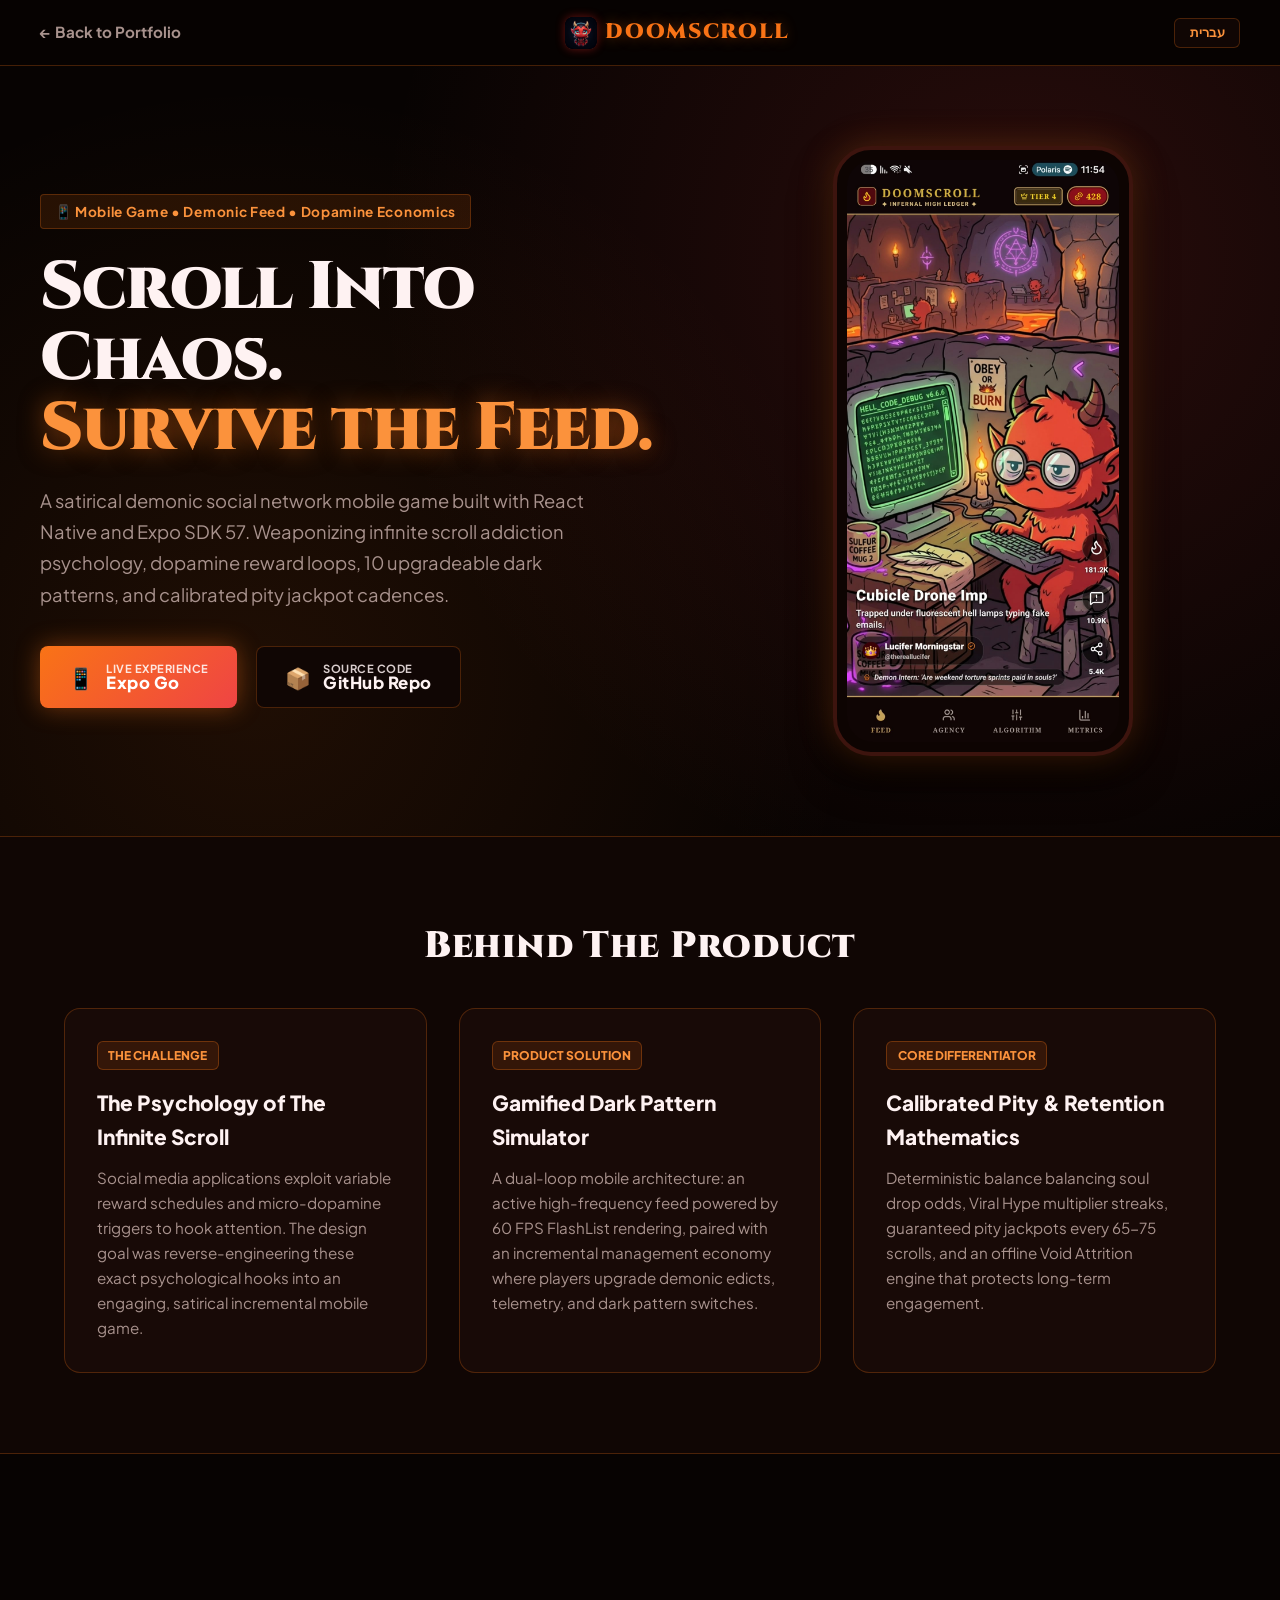
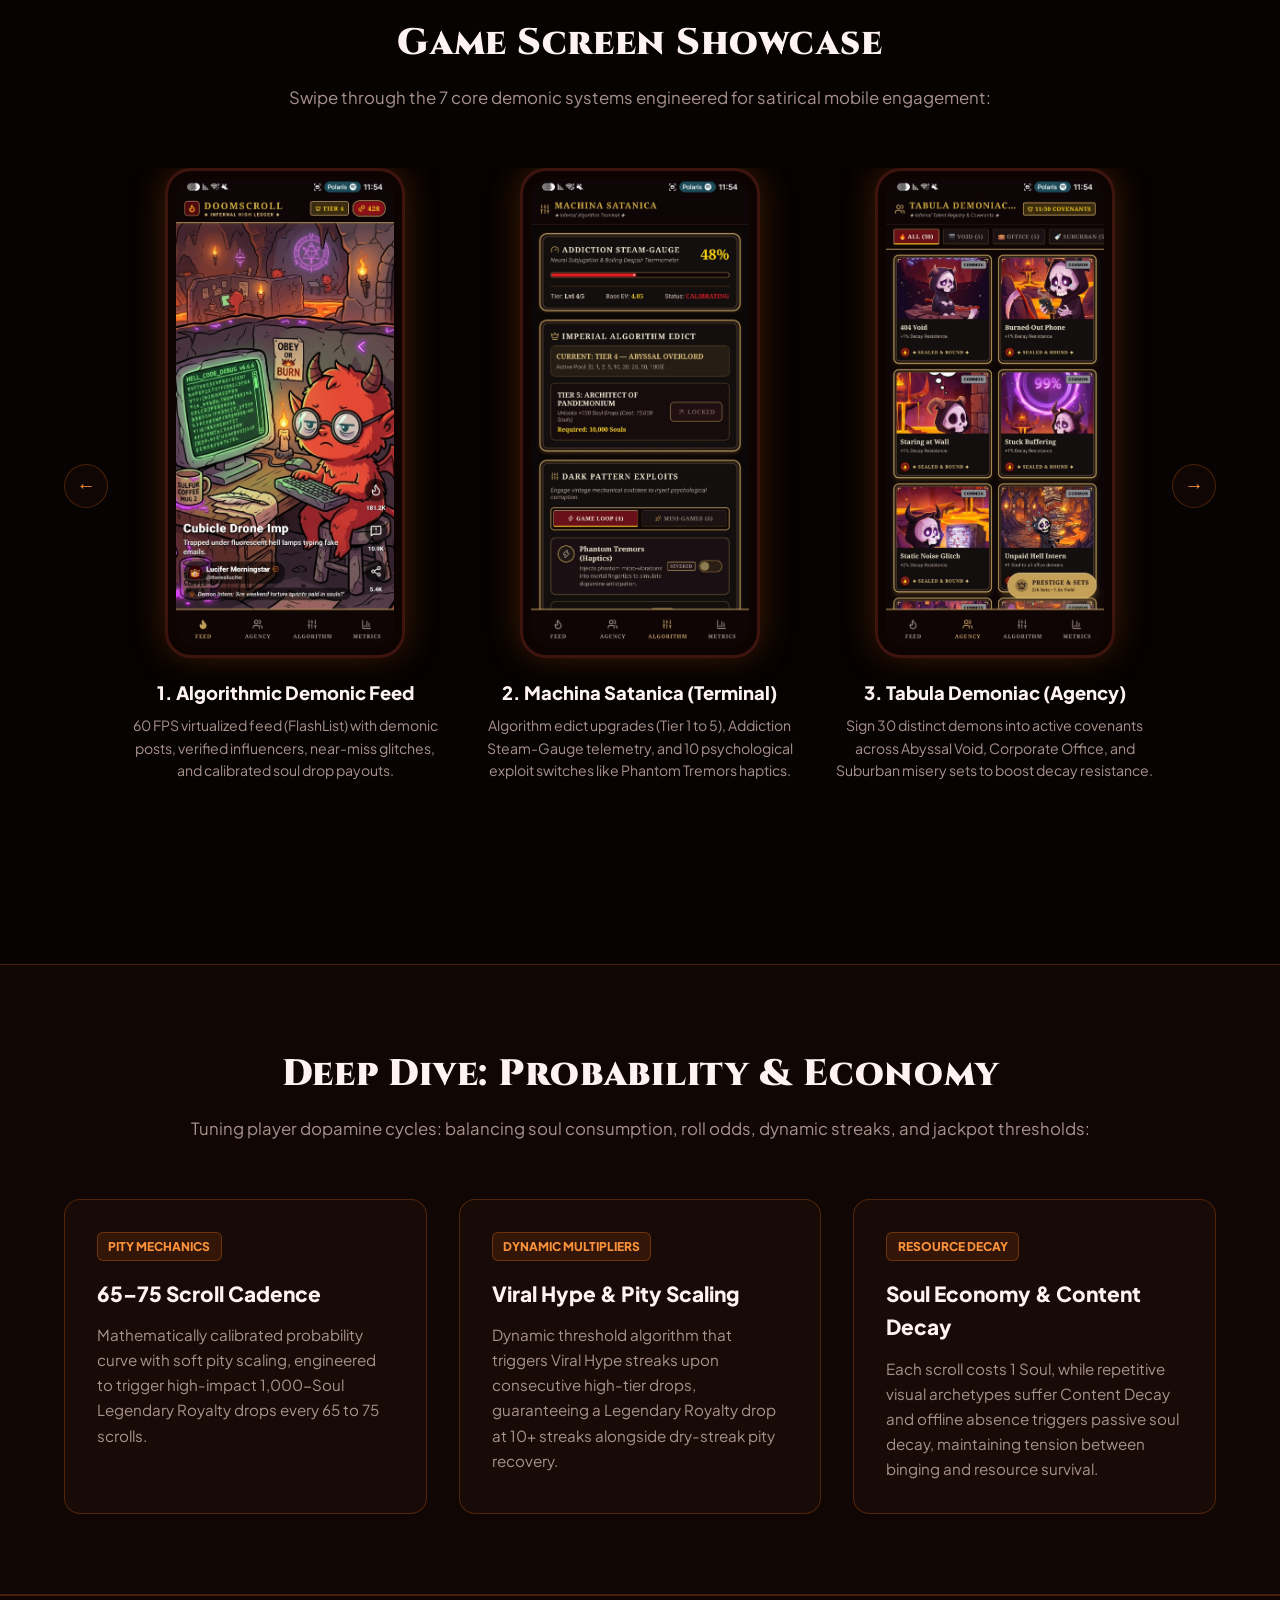
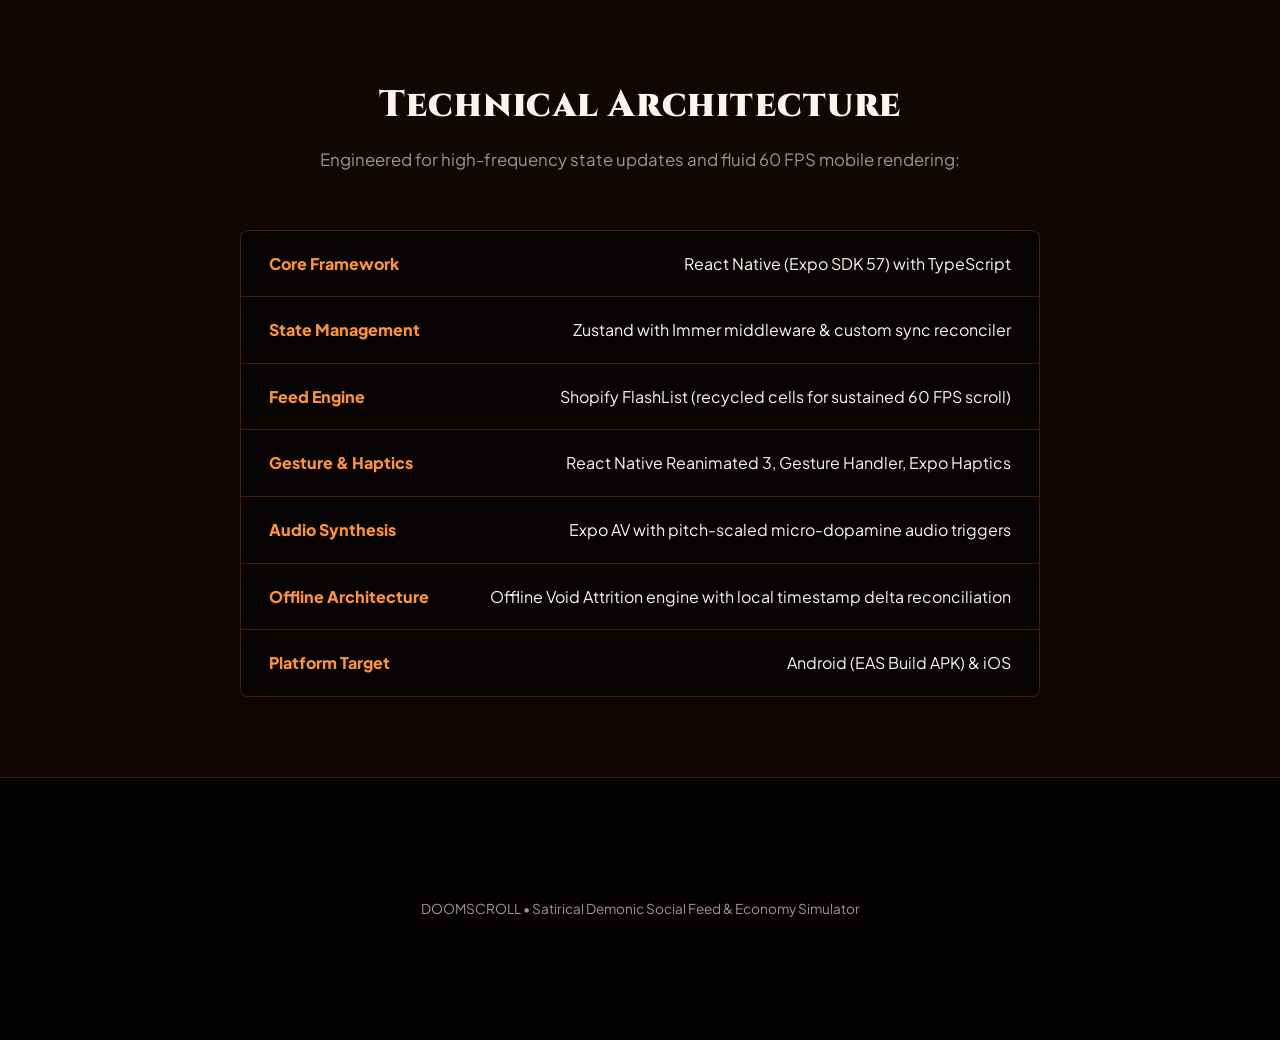
==== projects/doomscroll.html @ 5f45c72c "first commit" ====
<!doctype html>
<html lang="en" dir="ltr">
  <head>
    <meta charset="UTF-8" />
    <meta name="viewport" content="width=device-width, initial-scale=1.0" />
    <title>DOOMSCROLL — Satirical Demonic Social Feed & Economy Simulator</title>
    <link rel="preconnect" href="https://fonts.googleapis.com" />
    <link rel="preconnect" href="https://fonts.gstatic.com" crossorigin />
    <link
      href="https://fonts.googleapis.com/css2?family=Cinzel:wght@700;900&family=Plus+Jakarta+Sans:wght@500;700;800&family=Rubik:wght@500;700;900&display=swap"
      rel="stylesheet"
    />
    <link rel="stylesheet" href="../assets/css/doomscroll.css" />
  </head>
  <body>
    <!-- Top Navigation -->
    <header class="app-nav">
      <div class="nav-wrapper">
        <a
          href="../index.html"
          class="portfolio-back"
          data-en="&larr; Back to Portfolio"
          data-he="&rarr; חזרה לקורות החיים"
          >&larr; Back to Portfolio</a
        >
        <div class="nav-brand">
          <img src="../assets/images/doomscroll/icon.png" alt="DOOMSCROLL Logo" class="app-nav-logo" />
          <span class="brand-title">DOOMSCROLL</span>
        </div>
        <button id="lang-toggle" class="lang-switch-btn">עברית</button>
      </div>
    </header>

    <!-- 1. Hero Section -->
    <section class="hero">
      <div class="hero-container">
        <div class="hero-text">
          <span
            class="tagline-pill"
            data-en="📱 Mobile Game • Demonic Feed • Dopamine Economics"
            data-he="📱 משחק מובייל • פיד דמוני • כלכלת דופמין"
            >📱 Mobile Game • Demonic Feed • Dopamine Economics</span
          >
          <h1
            class="hero-headline"
            data-en="Scroll Into Chaos.<br><span class='highlight'>Survive the Feed.</span>"
            data-he="לגלול לתוך הכאוס.<br><span class='highlight'>לשרוד את הפיד.</span>"
          >
            Scroll Into Chaos.<br /><span class="highlight"
              >Survive the Feed.</span
            >
          </h1>
          <p
            class="hero-sub"
            data-en="A satirical demonic social network mobile game built with React Native and Expo SDK 57. Weaponizing infinite scroll addiction psychology, dopamine reward loops, 10 upgradeable dark patterns, and calibrated pity jackpot cadences."
            data-he="משחק מובייל סאטירי המדמה רשת חברתית דמונית, בנוי ב-React Native ו-Expo SDK 57. רותם את הפסיכולוגיה של הגלילה האינסופית, מעגלי תגמול דופמין, 10 מנגנוני Dark Patterns לשדרוג ועקומת Pity מכוילת לזכיות ג'קפוט."
          >
            A satirical demonic social network mobile game built with React Native
            and Expo SDK 57. Weaponizing infinite scroll addiction psychology,
            dopamine reward loops, 10 upgradeable dark patterns, and calibrated
            pity jackpot cadences.
          </p>

          <div class="cta-buttons">
            <a
              href="https://expo.dev"
              target="_blank"
              rel="noopener"
              class="btn btn-doom-primary"
            >
              <span class="btn-icon">📱</span>
              <div class="btn-label-group">
                <span
                  class="btn-small"
                  data-en="Live Experience"
                  data-he="התנסות חיה"
                  >Live Experience</span
                >
                <span class="btn-main">Expo Go</span>
              </div>
            </a>
            <a
              href="https://github.com"
              target="_blank"
              rel="noopener"
              class="btn btn-doom-secondary"
            >
              <span class="btn-icon">📦</span>
              <div class="btn-label-group">
                <span class="btn-small" data-en="Source Code" data-he="קוד מקור"
                  >Source Code</span
                >
                <span class="btn-main">GitHub Repo</span>
              </div>
            </a>
          </div>
        </div>

        <!-- Phone Chassis for Feed Mockup -->
        <div class="hero-phone-wrapper">
          <div class="phone-frame">
            <img
              src="../assets/images/doomscroll/screen-feed.jpg"
              alt="DOOMSCROLL Demonic Feed"
              class="phone-screen"
              onerror="
                this.src =
                  'https://placehold.co/360x780/1a0907/f97316?text=DOOMSCROLL+FEED'
              "
            />
          </div>
        </div>
      </div>
    </section>

    <!-- 2. Behind The Product (Story) -->
    <section class="story-section">
      <div class="content-wrapper">
        <h2
          class="section-heading"
          data-en="Behind The Product"
          data-he="מאחורי המוצר"
        >
          Behind The Product
        </h2>
        <div class="story-cards">
          <div class="story-card">
            <span class="story-badge" data-en="The Challenge" data-he="האתגר"
              >The Challenge</span
            >
            <h3
              data-en="The Psychology of The Infinite Scroll"
              data-he="פסיכולוגיית הגלילה האינסופית"
            >
              The Psychology of The Infinite Scroll
            </h3>
            <p
              data-en="Social media applications exploit variable reward schedules and micro-dopamine triggers to hook attention. The design goal was reverse-engineering these exact psychological hooks into an engaging, satirical incremental mobile game."
              data-he="אפליקציות חברתיות רותמות מרווחי תגמול משתנים וטריגרים של מיקרו-דופמין לכבילת הקשב. האתגר התכנוני היה הנדסה לאחור של מנגנונים אלו לכדי משחק מובייל סאטירי, עמוק וממכר."
            >
              Social media applications exploit variable reward schedules and
              micro-dopamine triggers to hook attention. The design goal was
              reverse-engineering these exact psychological hooks into an engaging,
              satirical incremental mobile game.
            </p>
          </div>

          <div class="story-card">
            <span
              class="story-badge"
              data-en="Product Solution"
              data-he="הפתרון המוצרי"
              >Product Solution</span
            >
            <h3
              data-en="Gamified Dark Pattern Simulator"
              data-he="סימולטור סאטירי של אלגוריתמי התמכרות"
            >
              Gamified Dark Pattern Simulator
            </h3>
            <p
              data-en="A dual-loop mobile architecture: an active high-frequency feed powered by 60 FPS FlashList rendering, paired with an incremental management economy where players upgrade demonic edicts, telemetry, and dark pattern switches."
              data-he="ארכיטקטורה דו-שכבתית: פיד גלילה מהיר ב-60 FPS מבוסס FlashList, לצד כלכלת ניהול אינקרמנטלית שבה השחקן מנהל את הרשת החברתית של השאול, קוצר נשמות ומשדרג מפסקי Dark Patterns מרושעים."
            >
              A dual-loop mobile architecture: an active high-frequency feed
              powered by 60 FPS FlashList rendering, paired with an incremental
              management economy where players upgrade demonic edicts, telemetry,
              and dark pattern switches.
            </p>
          </div>

          <div class="story-card">
            <span
              class="story-badge"
              data-en="Core Differentiator"
              data-he="הערך המרכזי"
              >Core Differentiator</span
            >
            <h3
              data-en="Calibrated Pity & Retention Mathematics"
              data-he="כלכלת נשמות ומודל הסתברותי מכויל"
            >
              Calibrated Pity & Retention Mathematics
            </h3>
            <p
              data-en="Deterministic balance balancing soul drop odds, Viral Hype multiplier streaks, guaranteed pity jackpots every 65-75 scrolls, and an offline Void Attrition engine that protects long-term engagement."
              data-he="איזון מתמטי דטרמיניסטי המשלב סיכויי נפילת נשמות, רצפי מכפילי Viral Hype, מנגנון Pity המבטיח ג'קפוט בכל 65–75 גלילות, ומנוע שחיקה פסיבי השומר על מתח המשחק באופליין."
            >
              Deterministic balance balancing soul drop odds, Viral Hype
              multiplier streaks, guaranteed pity jackpots every 65-75 scrolls,
              and an offline Void Attrition engine that protects long-term
              engagement.
            </p>
          </div>
        </div>
      </div>
    </section>

    <!-- 3. Screen Showcase (Carousel - 7 items, 3 visible on desktop) -->
    <section class="screens-section">
      <div class="content-wrapper">
        <h2
          class="section-heading"
          data-en="Game Screen Showcase"
          data-he="מסכי המשחק"
        >
          Game Screen Showcase
        </h2>
        <p
          class="section-sub"
          data-en="Swipe through the 7 core demonic systems engineered for satirical mobile engagement:"
          data-he="גללו בין שבע המערכות שפותחו לחוויית גיימינג ממכרת וסאטירית:"
        >
          Swipe through the 7 core demonic systems engineered for satirical mobile
          engagement:
        </p>

        <div class="screens-carousel-wrapper">
          <button
            class="carousel-nav-btn prev"
            id="carousel-prev"
            aria-label="Previous Screen"
          >
            &larr;
          </button>

          <div class="screens-carousel-viewport">
            <div class="screens-carousel-track" id="carousel-track">
              <!-- Screen 1: Algorithmic Feed -->
              <div class="carousel-item">
                <div class="phone-frame mini">
                  <img
                    src="../assets/images/doomscroll/screen-feed.jpg"
                    alt="Algorithmic Demonic Feed"
                    class="phone-screen"
                    onerror="
                      this.src =
                        'https://placehold.co/240x490/180a08/f97316?text=Feed+Engine'
                    "
                  />
                </div>
                <h4
                  data-en="1. Algorithmic Demonic Feed"
                  data-he="1. פיד אלגוריתמי דמוני"
                >
                  1. Algorithmic Demonic Feed
                </h4>
                <p
                  data-en="60 FPS virtualized feed (FlashList) with demonic posts, verified influencers, near-miss glitches, and calibrated soul drop payouts."
                  data-he="פיד וירטואלי מהיר ב-60 FPS (FlashList) עם שדים מאומתים, משפיעני גיהנום, אפקטי Near-Miss וחלוקת נשמות הסתברותית."
                >
                  60 FPS virtualized feed (FlashList) with demonic posts, verified
                  influencers, near-miss glitches, and calibrated soul drop payouts.
                </p>
              </div>

              <!-- Screen 2: Machina Satanica Terminal -->
              <div class="carousel-item">
                <div class="phone-frame mini">
                  <img
                    src="../assets/images/doomscroll/screen-terminal.jpg"
                    alt="Machina Satanica Algorithm Terminal"
                    class="phone-screen"
                    onerror="
                      this.src =
                        'https://placehold.co/240x490/180a08/ea580c?text=Terminal'
                    "
                  />
                </div>
                <h4
                  data-en="2. Machina Satanica (Terminal)"
                  data-he="2. טרמינל אלגוריתמי ו-Dark Patterns"
                >
                  2. Machina Satanica (Terminal)
                </h4>
                <p
                  data-en="Algorithm edict upgrades (Tier 1 to 5), Addiction Steam-Gauge telemetry, and 10 psychological exploit switches like Phantom Tremors haptics."
                  data-he="שדרוג דרגות האלגוריתם (רמות 1–5), מד התמכרות Steam-Gauge ומפסקים פסיכולוגיים כגון רטט מדמה דופמין (Phantom Tremors)."
                >
                  Algorithm edict upgrades (Tier 1 to 5), Addiction Steam-Gauge
                  telemetry, and 10 psychological exploit switches like Phantom
                  Tremors haptics.
                </p>
              </div>

              <!-- Screen 3: Tabula Demoniac Agency -->
              <div class="carousel-item">
                <div class="phone-frame mini">
                  <img
                    src="../assets/images/doomscroll/screen-agency.jpg"
                    alt="Tabula Demoniac Talent Agency"
                    class="phone-screen"
                    onerror="
                      this.src =
                        'https://placehold.co/240x490/180a08/a855f7?text=Talent+Agency'
                    "
                  />
                </div>
                <h4
                  data-en="3. Tabula Demoniac (Agency)"
                  data-he="3. סוכנות כישרונות שדים"
                >
                  3. Tabula Demoniac (Agency)
                </h4>
                <p
                  data-en="Sign 30 distinct demons into active covenants across Abyssal Void, Corporate Office, and Suburban misery sets to boost decay resistance."
                  data-he="החתמת 30 שדים ייחודיים בבריתות פעילות (חלל תהומי, סיר לחץ משרדי ופרברים) להעלאת עמידות בפני שחיקת נשמות פסיבית."
                >
                  Sign 30 distinct demons into active covenants across Abyssal Void,
                  Corporate Office, and Suburban misery sets to boost decay
                  resistance.
                </p>
              </div>

              <!-- Screen 4: Liber Casualitas Ledger -->
              <div class="carousel-item">
                <div class="phone-frame mini">
                  <img
                    src="../assets/images/doomscroll/screen-metrics.jpg"
                    alt="Liber Casualitas Global Casualty Ledger"
                    class="phone-screen"
                    onerror="
                      this.src =
                        'https://placehold.co/240x490/180a08/f59e0b?text=Casualty+Ledger'
                    "
                  />
                </div>
                <h4
                  data-en="4. Liber Casualitas (Ledger)"
                  data-he="4. ספר הנפגעים והטלמטריה"
                >
                  4. Liber Casualitas (Ledger)
                </h4>
                <p
                  data-en="Live global telemetry: % human sanity eradicated, demographic target progress, offline void attrition rate, and Tier EV mathematical balancing."
                  data-he="טלמטריה חיה: אחוזי שחיקת שפיות אנושית, קצב שחיקה באופליין (-85%/hr), תוחלת מתמטית EV ומעקב אחר ג'קפוטים שהופעלו."
                >
                  Live global telemetry: % human sanity eradicated, demographic
                  target progress, offline void attrition rate, and Tier EV
                  mathematical balancing.
                </p>
              </div>

              <!-- Screen 5: Prestige & Covenants -->
              <div class="carousel-item">
                <div class="phone-frame mini">
                  <img
                    src="../assets/images/doomscroll/screen-prestige.jpg"
                    alt="Prestige & Covenants"
                    class="phone-screen"
                    onerror="
                      this.src =
                        'https://placehold.co/240x490/180a08/ef4444?text=Prestige'
                    "
                  />
                </div>
                <h4
                  data-en="5. Prestige & Covenants"
                  data-he="5. איפוס יוקרה וכישרונות נצחיים"
                >
                  5. Prestige & Covenants
                </h4>
                <p
                  data-en="Unlock demographic phases (Desperate Renters, Sleep-Deprived Parents) and invest Addiction Shards into permanent talents: Infernal Dividend and Clickbait Injection."
                  data-he="התרחבות לשלבי אוכלוסייה חדשים (שוכרים נואשים, הורים טרוטי שינה) והשקעת Addiction Shards בשדרוגים קבועים כמו דיבידנד תופתי וזריקת קליקבייט."
                >
                  Unlock demographic phases (Desperate Renters, Sleep-Deprived
                  Parents) and invest Addiction Shards into permanent talents:
                  Infernal Dividend and Clickbait Injection.
                </p>
              </div>

              <!-- Screen 6: In-Feed Casino -->
              <div class="carousel-item">
                <div class="phone-frame mini">
                  <img
                    src="../assets/images/doomscroll/cazino.jpg"
                    alt="In-Feed Casino Mini-Games"
                    class="phone-screen"
                    onerror="
                      this.src =
                        'https://placehold.co/240x490/180a08/eab308?text=Casino+Reel'
                    "
                  />
                </div>
                <h4
                  data-en="6. In-Feed Casino & Mini-Games"
                  data-he="6. מיני-משחקי קזינו והימורי פיד"
                >
                  6. In-Feed Casino & Mini-Games
                </h4>
                <p
                  data-en="Sponsored predatory reels hosted by Pit Boss Mephisto Jack, offering 25–100 soul wagers with 10x payouts and live dopamine tickers."
                  data-he="רילים ממומנים עם פיט-בוס מפיסטו ג'ק, הימורי נשמות (25–100 נשמות) עם מכפילי פי 10 וטיקר תגובות מתמכרות בזמן אמת."
                >
                  Sponsored predatory reels hosted by Pit Boss Mephisto Jack,
                  offering 25–100 soul wagers with 10x payouts and live dopamine tickers.
                </p>
              </div>

              <!-- Screen 7: Faustian Contracts -->
              <div class="carousel-item">
                <div class="phone-frame mini">
                  <img
                    src="../assets/images/doomscroll/contract.jpg"
                    alt="Faustian Covenant Contracts"
                    class="phone-screen"
                    onerror="
                      this.src =
                        'https://placehold.co/240x490/180a08/dc2626?text=Faustian+Contract'
                    "
                  />
                </div>
                <h4
                  data-en="7. Faustian Covenant Contracts"
                  data-he="7. חוזי נשמות ועסקאות שטן"
                >
                  7. Faustian Covenant Contracts
                </h4>
                <p
                  data-en="High-tier demon pact modals delivering game-altering passive buffs (+10 souls on hype streaks) and Void Attrition shields against offline decay."
                  data-he="חוזי שדים ייחודיים המעניקים אפקטים פסיביים רבי-עוצמה (+10 נשמות בזמן רצף) והגנה מפני שחיקת נשמות פסיבית בזמן שהאפליקציה סגורה."
                >
                  High-tier demon pact modals delivering game-altering passive buffs
                  (+10 souls on hype streaks) and Void Attrition shields against offline decay.
                </p>
              </div>
            </div>
          </div>

          <button
            class="carousel-nav-btn next"
            id="carousel-next"
            aria-label="Next Screen"
          >
            &rarr;
          </button>
        </div>
      </div>
    </section>

    <!-- 4. Deep Dive: Mathematical Balancing & Economy -->
    <section class="story-section">
      <div class="content-wrapper">
        <h2
          class="section-heading"
          data-en="Deep Dive: Probability & Economy"
          data-he="צלילה לעומק: מודל מתמטי וכלכלה"
        >
          Deep Dive: Probability & Economy
        </h2>
        <p
          class="section-sub"
          data-en="Tuning player dopamine cycles: balancing soul consumption, roll odds, dynamic streaks, and jackpot thresholds:"
          data-he="כיול מחזורי הדופמין של השחקן: איזון בין צריכת נשמות, סיכויי גלגול, רצפי Viral Hype ורף ג'קפוט:"
        >
          Tuning player dopamine cycles: balancing soul consumption, roll odds,
          dynamic streaks, and jackpot thresholds:
        </p>

        <div class="story-cards">
          <div class="story-card">
            <span class="story-badge" data-en="Pity Mechanics" data-he="עקומת Pity"
              >Pity Mechanics</span
            >
            <h3 data-en="65–75 Scroll Cadence" data-he="קצב גלילות לג'קפוט">
              65–75 Scroll Cadence
            </h3>
            <p
              data-en="Mathematically calibrated probability curve with soft pity scaling, engineered to trigger high-impact 1,000-Soul Legendary Royalty drops every 65 to 75 scrolls."
              data-he="עקומה הסתברותית מכוילת עם מנגנון Soft Pity המבטיחה נפילת ג'קפוט של 1,000 נשמות (Legendary Royalty) בכל 65 עד 75 גלילות."
            >
              Mathematically calibrated probability curve with soft pity
              scaling, engineered to trigger high-impact 1,000-Soul Legendary
              Royalty drops every 65 to 75 scrolls.
            </p>
          </div>

          <div class="story-card">
            <span
              class="story-badge"
              data-en="Dynamic Multipliers"
              data-he="מכפילים דינמיים"
              >Dynamic Multipliers</span
            >
            <h3
              data-en="Viral Hype & Pity Scaling"
              data-he="רצפי Viral Hype ועקומת Pity"
            >
              Viral Hype & Pity Scaling
            </h3>
            <p
              data-en="Dynamic threshold algorithm that triggers Viral Hype streaks upon consecutive high-tier drops, guaranteeing a Legendary Royalty drop at 10+ streaks alongside dry-streak pity recovery."
              data-he="אלגוריתם סף דינמי המפעיל רצפי Viral Hype בעת נפילות איכותיות רצופות, ומבטיח נפילת ג'קפוט מלאה ברצף של 10+ גלילות לצד הגנת Pity ברצפי הפסד."
            >
              Dynamic threshold algorithm that triggers Viral Hype streaks upon
              consecutive high-tier drops, guaranteeing a Legendary Royalty drop
              at 10+ streaks alongside dry-streak pity recovery.
            </p>
          </div>

          <div class="story-card">
            <span
              class="story-badge"
              data-en="Resource Decay"
              data-he="שחיקת משאבים"
              >Resource Decay</span
            >
            <h3
              data-en="Soul Economy & Content Decay"
              data-he="כלכלת נשמות ושחיקת תוכן"
            >
              Soul Economy & Content Decay
            </h3>
            <p
              data-en="Each scroll costs 1 Soul, while repetitive visual archetypes suffer Content Decay and offline absence triggers passive soul decay, maintaining tension between binging and resource survival."
              data-he="כל גלילה עולה נשמה אחת, כאשר צריכה חוזרת של אותם ארכיטיפים גורמת לשחיקת תוכן (Decay) והיעדרות ממושכת מפעילה שחיקת נשמות פסיבית."
            >
              Each scroll costs 1 Soul, while repetitive visual archetypes suffer
              Content Decay and offline absence triggers passive soul decay,
              maintaining tension between binging and resource survival.
            </p>
          </div>
        </div>
      </div>
    </section>

    <!-- 5. Technical Specifications -->
    <section class="tech-specs-section">
      <div class="content-wrapper">
        <h2
          class="section-heading"
          data-en="Technical Architecture"
          data-he="מפרט טכנולוגי וארכיטקטורה"
        >
          Technical Architecture
        </h2>
        <p
          class="section-sub"
          data-en="Engineered for high-frequency state updates and fluid 60 FPS mobile rendering:"
          data-he="הנדסת תוכנה לעדכוני סטייט מהירים ורינדור חלק ב-60 פריימים לשנייה:"
        >
          Engineered for high-frequency state updates and fluid 60 FPS mobile
          rendering:
        </p>

        <div class="specs-table">
          <div class="spec-row">
            <span
              class="spec-label"
              data-en="Core Framework"
              data-he="תשתית פיתוח"
              >Core Framework</span
            >
            <span
              class="spec-val"
              data-en="React Native (Expo SDK 57) with TypeScript"
              data-he="React Native (Expo SDK 57) בשילוב TypeScript"
              >React Native (Expo SDK 57) with TypeScript</span
            >
          </div>
          <div class="spec-row">
            <span
              class="spec-label"
              data-en="State Management"
              data-he="ניהול מצב גלובלי"
              >State Management</span
            >
            <span
              class="spec-val"
              data-en="Zustand with Immer middleware & custom sync reconciler"
              data-he="Zustand בשילוב Immer לסנכרון מצב שחקן מקומי ומהיר"
              >Zustand with Immer middleware & custom sync reconciler</span
            >
          </div>
          <div class="spec-row">
            <span
              class="spec-label"
              data-en="Feed Engine"
              data-he="מנוע רינדור הפיד"
              >Feed Engine</span
            >
            <span
              class="spec-val"
              data-en="Shopify FlashList (recycled cells for sustained 60 FPS scroll)"
              data-he="Shopify FlashList (מיחזור תאים לביצועי 60 FPS חלקים)"
              >Shopify FlashList (recycled cells for sustained 60 FPS
              scroll)</span
            >
          </div>
          <div class="spec-row">
            <span
              class="spec-label"
              data-en="Gesture & Haptics"
              data-he="מחוות ומשוב רטט"
              >Gesture & Haptics</span
            >
            <span
              class="spec-val"
              data-en="React Native Reanimated 3, Gesture Handler, Expo Haptics"
              data-he="React Native Reanimated 3, Gesture Handler, ו-Expo Haptics"
              >React Native Reanimated 3, Gesture Handler, Expo Haptics</span
            >
          </div>
          <div class="spec-row">
            <span
              class="spec-label"
              data-en="Audio Synthesis"
              data-he="מנוע סאונד ורטט"
              >Audio Synthesis</span
            >
            <span
              class="spec-val"
              data-en="Expo AV with pitch-scaled micro-dopamine audio triggers"
              data-he="Expo AV עם שינוי גובה צליל דינמי לפי רצף זכיות"
              >Expo AV with pitch-scaled micro-dopamine audio triggers</span
            >
          </div>
          <div class="spec-row">
            <span
              class="spec-label"
              data-en="Offline Architecture"
              data-he="פעילות באופליין"
              >Offline Architecture</span
            >
            <span
              class="spec-val"
              data-en="Offline Void Attrition engine with local timestamp delta reconciliation"
              data-he="מנגנון שחיקת אופליין עצמאי עם חישוב פערי זמן מקומיים"
              >Offline Void Attrition engine with local timestamp delta
              reconciliation</span
            >
          </div>
          <div class="spec-row">
            <span
              class="spec-label"
              data-en="Platform Target"
              data-he="פלטפורמות נתמכות"
              >Platform Target</span
            >
            <span
              class="spec-val"
              data-en="Android (EAS Build APK) & iOS"
              data-he="Android (EAS Build APK) ו-iOS"
              >Android (EAS Build APK) & iOS</span
            >
          </div>
        </div>
      </div>
    </section>

    <!-- Footer -->
    <footer class="app-footer">
      <div class="content-wrapper">
        <p
          data-en="DOOMSCROLL • Satirical Demonic Social Feed & Economy Simulator"
          data-he="DOOMSCROLL • סימולטור סאטירי של פיד דמוני וכלכלת התמכרות"
        >
          DOOMSCROLL • Satirical Demonic Social Feed & Economy Simulator
        </p>
      </div>
    </footer>

    <!-- Scripts: Bilingual Toggle & 3-Visible Screens Carousel -->
    <script>
      // 1. Always open at the top
      if ('scrollRestoration' in history) {
        history.scrollRestoration = 'manual';
      }
      window.scrollTo(0, 0);
      window.addEventListener('load', () => window.scrollTo(0, 0));

      const toggleBtn = document.getElementById("lang-toggle");
      const track = document.getElementById("carousel-track");
      const prevBtn = document.getElementById("carousel-prev");
      const nextBtn = document.getElementById("carousel-next");
      const items = track ? track.querySelectorAll(".carousel-item") : [];

      let currentLang = localStorage.getItem("site_lang") || "en";
      let currentIndex = 0;

      function getVisibleCount() {
        return window.innerWidth > 900 ? 3 : 1;
      }

      function getMaxIndex() {
        return Math.max(0, items.length - getVisibleCount());
      }

      function updateCarousel() {
        if (!track || !items.length) return;
        const maxIdx = getMaxIndex();
        if (currentIndex > maxIdx) currentIndex = maxIdx;
        if (currentIndex < 0) currentIndex = 0;

        const itemWidth = items[0].getBoundingClientRect().width;
        const gap = 32; // 2rem
        const isRtl = document.documentElement.dir === "rtl";
        const shift = isRtl ? (currentIndex * (itemWidth + gap)) : (-currentIndex * (itemWidth + gap));
        track.style.transform = `translateX(${shift}px)`;
      }

      function moveLeft() {
        const isRtl = document.documentElement.dir === "rtl";
        const maxIdx = getMaxIndex();
        if (isRtl) {
          currentIndex = currentIndex >= maxIdx ? 0 : currentIndex + 1;
        } else {
          currentIndex = currentIndex <= 0 ? maxIdx : currentIndex - 1;
        }
        updateCarousel();
      }

      function moveRight() {
        const isRtl = document.documentElement.dir === "rtl";
        const maxIdx = getMaxIndex();
        if (isRtl) {
          currentIndex = currentIndex <= 0 ? maxIdx : currentIndex - 1;
        } else {
          currentIndex = currentIndex >= maxIdx ? 0 : currentIndex + 1;
        }
        updateCarousel();
      }

      if (prevBtn) prevBtn.addEventListener("click", moveLeft);
      if (nextBtn) nextBtn.addEventListener("click", moveRight);

      window.addEventListener("resize", () => {
        updateCarousel();
      });

      function setLanguage(lang) {
        currentLang = lang;
        localStorage.setItem("site_lang", lang);
        const isHebrew = lang === "he";
        document.documentElement.lang = lang;
        document.documentElement.dir = isHebrew ? "rtl" : "ltr";
        if (toggleBtn) toggleBtn.textContent = isHebrew ? "English" : "עברית";

        // Keep physical left arrow pointing left (←), physical right arrow pointing right (→)
        if (prevBtn) prevBtn.innerHTML = "&#8592;";
        if (nextBtn) nextBtn.innerHTML = "&#8594;";

        document.querySelectorAll("[data-en]").forEach((el) => {
          const text = el.getAttribute(isHebrew ? "data-he" : "data-en");
          if (text) el.innerHTML = text;
        });

        currentIndex = 0;
        updateCarousel();
      }

      if (toggleBtn) {
        toggleBtn.addEventListener("click", () => {
          setLanguage(currentLang === "en" ? "he" : "en");
        });
      }

      setLanguage(currentLang);
    </script>
  </body>
</html>
---- assets/css/doomscroll.css ----
:root {
  --doom-bg: #070302;
  --doom-surface: #100604;
  --doom-card: #180a07;
  --doom-fire: #f97316;
  --doom-fire-bright: #fb923c;
  --doom-red: #ef4444;
  --doom-gold: #f59e0b;
  --doom-text: #fef2f2;
  --doom-muted: #a8928d;
  --doom-border: rgba(249, 115, 22, 0.25);
  --doom-glow: 0 0 35px rgba(249, 115, 22, 0.25);
}

* {
  box-sizing: border-box;
  margin: 0;
  padding: 0;
}

body {
  background-color: var(--doom-bg);
  color: var(--doom-text);
  font-family: "Plus Jakarta Sans", system-ui, sans-serif;
  line-height: 1.6;
}

html[lang="he"] body {
  font-family: "Rubik", system-ui, sans-serif;
}

/* Nav Bar */
.app-nav {
  position: sticky;
  top: 0;
  background: rgba(7, 3, 2, 0.9);
  backdrop-filter: blur(14px);
  border-bottom: 1px solid var(--doom-border);
  padding: 1rem 1.5rem;
  z-index: 100;
}

.nav-wrapper {
  max-width: 1200px;
  margin-inline: auto;
  display: flex;
  align-items: center;
  justify-content: space-between;
}

.portfolio-back {
  font-weight: 700;
  font-size: 0.95rem;
  color: var(--doom-muted);
  text-decoration: none;
  transition: color 0.2s;
}

.portfolio-back:hover {
  color: var(--doom-fire);
}

.nav-brand {
  display: flex;
  align-items: center;
  gap: 0.5rem;
  font-family: "Cinzel", serif;
  font-weight: 900;
  font-size: 1.3rem;
  letter-spacing: 0.08em;
  color: var(--doom-fire);
  text-shadow: 0 0 14px rgba(249, 115, 22, 0.4);
}

.app-nav-logo {
  width: 32px;
  height: 32px;
  border-radius: 8px;
  object-fit: cover;
  vertical-align: middle;
  box-shadow: 0 0 10px rgba(255, 42, 42, 0.4);
}

.lang-switch-btn {
  background: var(--doom-surface);
  border: 1px solid var(--doom-border);
  color: var(--doom-fire-bright);
  padding: 0.4rem 0.9rem;
  border-radius: 6px;
  font-weight: 700;
  cursor: pointer;
  transition: all 0.2s;
}

.lang-switch-btn:hover {
  background: var(--doom-fire);
  color: #070302;
  box-shadow: 0 0 15px rgba(249, 115, 22, 0.4);
}

/* Hero Section */
.hero {
  padding: 5rem 1.5rem;
  background:
    radial-gradient(
      circle at 80% 25%,
      rgba(239, 68, 68, 0.15),
      transparent 55%
    ),
    radial-gradient(circle at 20% 80%, rgba(249, 115, 22, 0.1), transparent 50%);
}

.hero-container {
  max-width: 1200px;
  margin-inline: auto;
  display: grid;
  grid-template-columns: 1.1fr 0.9fr;
  align-items: center;
  gap: 3.5rem;
}

.tagline-pill {
  display: inline-block;
  background: rgba(249, 115, 22, 0.12);
  color: var(--doom-fire-bright);
  border: 1px solid var(--doom-border);
  font-weight: 700;
  font-size: 0.85rem;
  padding: 0.35rem 0.85rem;
  border-radius: 4px;
  margin-bottom: 1.5rem;
  letter-spacing: 0.05em;
}

.hero-headline {
  font-family: "Cinzel", serif;
  font-size: clamp(2.5rem, 5.5vw, 4.2rem);
  font-weight: 900;
  line-height: 1.05;
  letter-spacing: -0.02em;
  margin-bottom: 1.25rem;
}

.hero-headline .highlight {
  color: var(--doom-fire-bright);
  text-shadow: 0 0 25px rgba(249, 115, 22, 0.5);
}

.hero-sub {
  font-size: 1.15rem;
  color: var(--doom-muted);
  line-height: 1.7;
  margin-bottom: 2.25rem;
  max-width: 550px;
}

/* Buttons */
.cta-buttons {
  display: flex;
  gap: 1.2rem;
  flex-wrap: wrap;
}

.btn {
  display: inline-flex;
  align-items: center;
  gap: 0.75rem;
  padding: 0.85rem 1.75rem;
  border-radius: 8px;
  text-decoration: none;
  font-weight: 800;
  letter-spacing: 0.03em;
  transition: all 0.2s;
}

.btn:hover {
  transform: translateY(-2px);
}

.btn-doom-primary {
  background: linear-gradient(135deg, var(--doom-fire), var(--doom-red));
  color: #fff;
  box-shadow: 0 0 25px rgba(249, 115, 22, 0.4);
}

.btn-doom-primary:hover {
  box-shadow: 0 0 35px rgba(249, 115, 22, 0.65);
}

.btn-doom-secondary {
  background: var(--doom-surface);
  border: 1px solid var(--doom-border);
  color: var(--doom-text);
}

.btn-doom-secondary:hover {
  border-color: var(--doom-fire);
  box-shadow: 0 0 15px rgba(249, 115, 22, 0.2);
}

.btn-icon {
  font-size: 1.3rem;
}

.btn-label-group {
  display: flex;
  flex-direction: column;
  line-height: 1.1;
  text-align: start;
}

.btn-small {
  font-size: 0.7rem;
  text-transform: uppercase;
  font-weight: 700;
  opacity: 0.85;
}

.btn-main {
  font-size: 1.05rem;
}

/* Gameplay Frame */
.gameplay-frame-wrapper {
  display: flex;
  justify-content: center;
}

.doom-phone-frame {
  width: 310px;
  max-width: 100%;
  background: #0d0402;
  border-radius: 36px;
  padding: 10px;
  border: 2px solid var(--doom-border);
  box-shadow:
    var(--doom-glow),
    0 25px 50px rgba(0, 0, 0, 0.95);
  position: relative;
}

.doom-phone-frame::before {
  content: "";
  position: absolute;
  top: 18px;
  left: 50%;
  transform: translateX(-50%);
  width: 70px;
  height: 12px;
  background: #1a0805;
  border-radius: 10px;
  z-index: 5;
}

.doom-screen {
  width: 100%;
  height: auto;
  aspect-ratio: 9 / 19;
  object-fit: cover;
  border-radius: 26px;
  display: block;
}

.doom-frame {
  width: 100%;
  max-width: 540px;
  background: #020101;
  border-radius: 14px;
  padding: 10px;
  border: 2px solid var(--doom-border);
  box-shadow:
    var(--doom-glow),
    0 25px 50px rgba(0, 0, 0, 0.95);
}

.game-display {
  width: 100%;
  height: auto;
  aspect-ratio: 16 / 10;
  object-fit: cover;
  border-radius: 8px;
  display: block;
}

/* Content Wrapper */
.content-wrapper {
  max-width: 1200px;
  margin-inline: auto;
  padding: 5rem 1.5rem;
}

.section-heading {
  font-family: "Cinzel", serif;
  font-size: 2.3rem;
  font-weight: 900;
  text-align: center;
  margin-bottom: 0.75rem;
  letter-spacing: 0.02em;
}

.section-sub {
  text-align: center;
  color: var(--doom-muted);
  font-size: 1.05rem;
  margin-bottom: 3.5rem;
}

/* Math Grid */
.math-section {
  background: var(--doom-surface);
  border-block: 1px solid var(--doom-border);
}

.math-grid {
  display: grid;
  grid-template-columns: repeat(auto-fit, minmax(280px, 1fr));
  gap: 2rem;
}

.math-card {
  background: var(--doom-card);
  border: 1px solid var(--doom-border);
  border-radius: 12px;
  padding: 2.2rem 1.8rem;
  transition:
    transform 0.2s,
    border-color 0.2s;
}

.math-card:hover {
  transform: translateY(-4px);
  border-color: var(--doom-fire);
}

.math-metric {
  display: block;
  font-family: "Cinzel", serif;
  font-size: 2.2rem;
  font-weight: 900;
  color: var(--doom-fire-bright);
  margin-bottom: 0.5rem;
  text-shadow: 0 0 15px rgba(249, 115, 22, 0.3);
}

.math-card h4 {
  font-size: 1.25rem;
  font-weight: 800;
  margin-bottom: 0.75rem;
}

.math-card p {
  color: var(--doom-muted);
  font-size: 0.95rem;
  line-height: 1.6;
}

/* Systems Grid */
.systems-grid {
  display: grid;
  grid-template-columns: repeat(auto-fit, minmax(300px, 1fr));
  gap: 2rem;
}

.system-item {
  background: var(--doom-surface);
  border: 1px solid var(--doom-border);
  border-radius: 12px;
  overflow: hidden;
  transition: transform 0.2s;
}

.system-item:hover {
  transform: translateY(-4px);
  border-color: var(--doom-fire);
}

.system-img-box img {
  width: 100%;
  height: 180px;
  object-fit: cover;
  display: block;
  border-bottom: 1px solid var(--doom-border);
}

.system-item h4 {
  font-size: 1.25rem;
  font-weight: 800;
  padding: 1.25rem 1.5rem 0.5rem;
}

.system-item p {
  padding: 0 1.5rem 1.5rem;
  color: var(--doom-muted);
  font-size: 0.95rem;
  line-height: 1.6;
}

/* Tech Specs Table */
.tech-specs-section {
  background: var(--doom-surface);
  border-top: 1px solid var(--doom-border);
}

.specs-table {
  max-width: 800px;
  margin-inline: auto;
  border: 1px solid var(--doom-border);
  border-radius: 8px;
  overflow: hidden;
  background: var(--doom-bg);
}

.spec-row {
  display: flex;
  justify-content: space-between;
  padding: 1.25rem 1.75rem;
  border-bottom: 1px solid var(--doom-border);
}

.spec-row:last-child {
  border-bottom: none;
}

.spec-label {
  font-weight: 800;
  color: var(--doom-fire-bright);
}

.spec-val {
  color: var(--doom-text);
  text-align: end;
}

/* Footer */
.app-footer {
  padding: 2.5rem 1.5rem;
  text-align: center;
  color: var(--doom-muted);
  font-size: 0.85rem;
  border-top: 1px solid var(--doom-border);
  background: #030101;
}

@media (max-width: 900px) {
  .hero-container {
    grid-template-columns: 1fr;
    text-align: center;
  }
  .hero-sub {
    margin-inline: auto;
  }
  .cta-buttons {
    justify-content: center;
  }
}


/* ==========================================================
   Standardized Portfolio Layout (Story, Carousel, Specs)
   ========================================================== */

/* Phone Frame Styles */
.hero-phone-wrapper {
  display: flex;
  justify-content: center;
}

.phone-frame {
  width: 300px;
  height: 610px;
  background: #0d0402;
  border-radius: 38px;
  padding: 10px;
  border: 4px solid #3d140e;
  box-shadow:
    var(--doom-glow),
    0 20px 40px rgba(0, 0, 0, 0.9);
}

.phone-frame.mini {
  width: 240px;
  height: 490px;
  border-radius: 26px;
  padding: 8px;
  border-width: 3px;
  margin-inline: auto;
}

.phone-screen {
  width: 100%;
  height: 100%;
  object-fit: cover;
  border-radius: 26px;
  background: #120503;
}

.phone-frame.mini .phone-screen {
  border-radius: 18px;
}

/* Story Section */
.story-section {
  background: var(--doom-surface);
  border-block: 1px solid var(--doom-border);
}

.story-cards {
  display: grid;
  grid-template-columns: repeat(auto-fit, minmax(280px, 1fr));
  gap: 2rem;
  margin-top: 2rem;
}

.story-card {
  background: var(--doom-card);
  border: 1px solid var(--doom-border);
  border-radius: 16px;
  padding: 2rem;
  transition:
    transform 0.2s,
    border-color 0.2s;
}

.story-card:hover {
  transform: translateY(-4px);
  border-color: var(--doom-fire);
}

.story-badge {
  display: inline-block;
  font-size: 0.75rem;
  font-weight: 800;
  text-transform: uppercase;
  color: var(--doom-fire-bright);
  background: rgba(249, 115, 22, 0.12);
  border: 1px solid rgba(249, 115, 22, 0.3);
  padding: 0.25rem 0.65rem;
  border-radius: 6px;
  margin-bottom: 1rem;
}

.story-card h3 {
  font-size: 1.3rem;
  font-weight: 800;
  margin-bottom: 0.75rem;
}

.story-card p {
  color: var(--doom-muted);
  font-size: 0.95rem;
  line-height: 1.65;
}

/* Carousel 3-Visible Screens */
.screens-section {
  padding: 5rem 1.5rem;
}

.screens-carousel-wrapper {
  direction: ltr !important;
  position: relative;
  display: flex;
  align-items: center;
  margin-top: 2rem;
  gap: 1rem;
}

.screens-carousel-viewport {
  overflow: hidden;
  width: 100%;
}

[dir="rtl"] .screens-carousel-viewport {
  direction: rtl;
}

[dir="ltr"] .screens-carousel-viewport {
  direction: ltr;
}

.screens-carousel-track {
  display: flex;
  transition: transform 0.4s ease-in-out;
  gap: 2rem;
}

.carousel-item {
  flex: 0 0 calc((100% - 4rem) / 3);
  text-align: center;
}

.carousel-item .phone-frame {
  margin-inline: auto;
}

.carousel-item h4 {
  font-size: 1.15rem;
  font-weight: 800;
  margin-top: 1.25rem;
  margin-bottom: 0.4rem;
  color: var(--doom-text);
}

.carousel-item p {
  font-size: 0.88rem;
  color: var(--doom-muted);
  line-height: 1.6;
}

.carousel-nav-btn {
  background: var(--doom-surface);
  border: 1px solid var(--doom-border);
  color: var(--doom-fire-bright);
  width: 44px;
  height: 44px;
  border-radius: 50%;
  cursor: pointer;
  display: flex;
  align-items: center;
  justify-content: center;
  font-size: 1.2rem;
  font-weight: bold;
  z-index: 10;
  transition: all 0.2s;
  flex-shrink: 0;
}

.carousel-nav-btn:hover {
  border-color: var(--doom-fire);
  box-shadow: 0 0 15px rgba(249, 115, 22, 0.5);
  transform: scale(1.08);
}

@media (max-width: 900px) {
  .carousel-item {
    flex: 0 0 100%;
  }
}
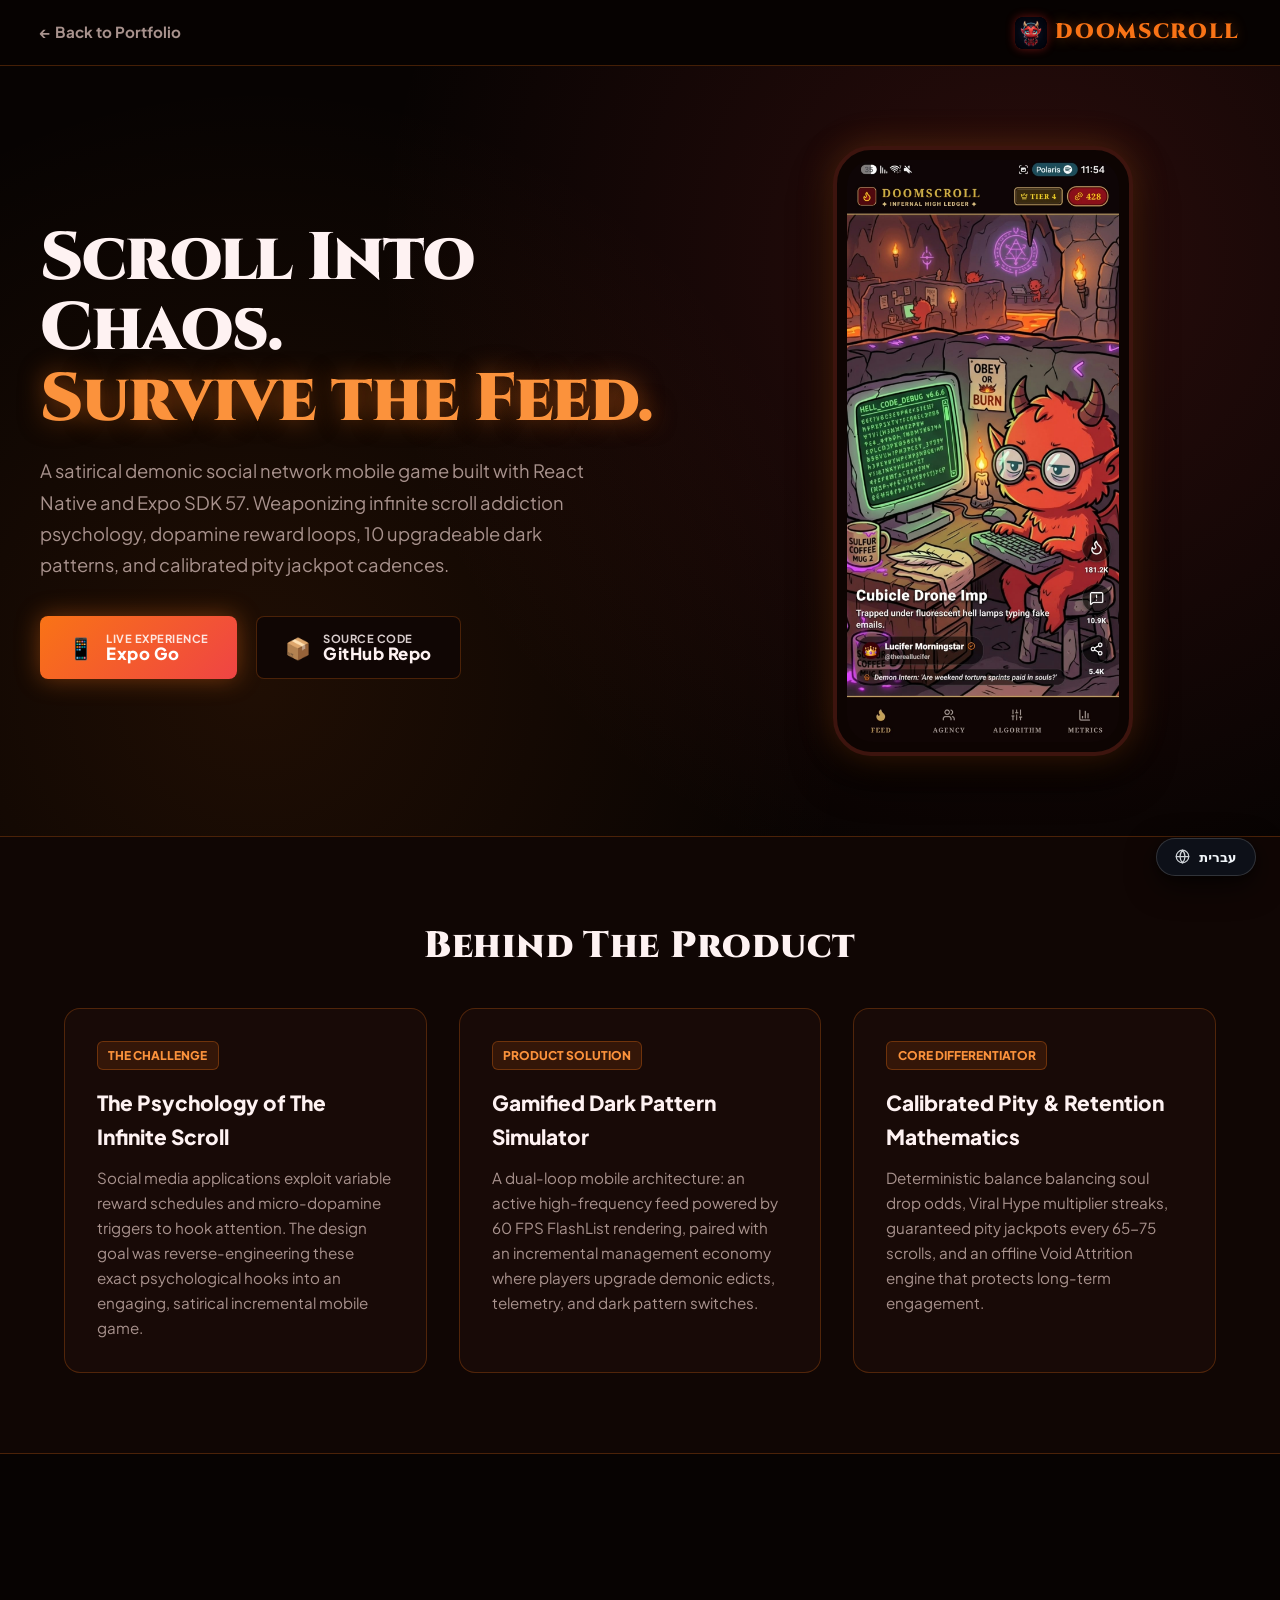
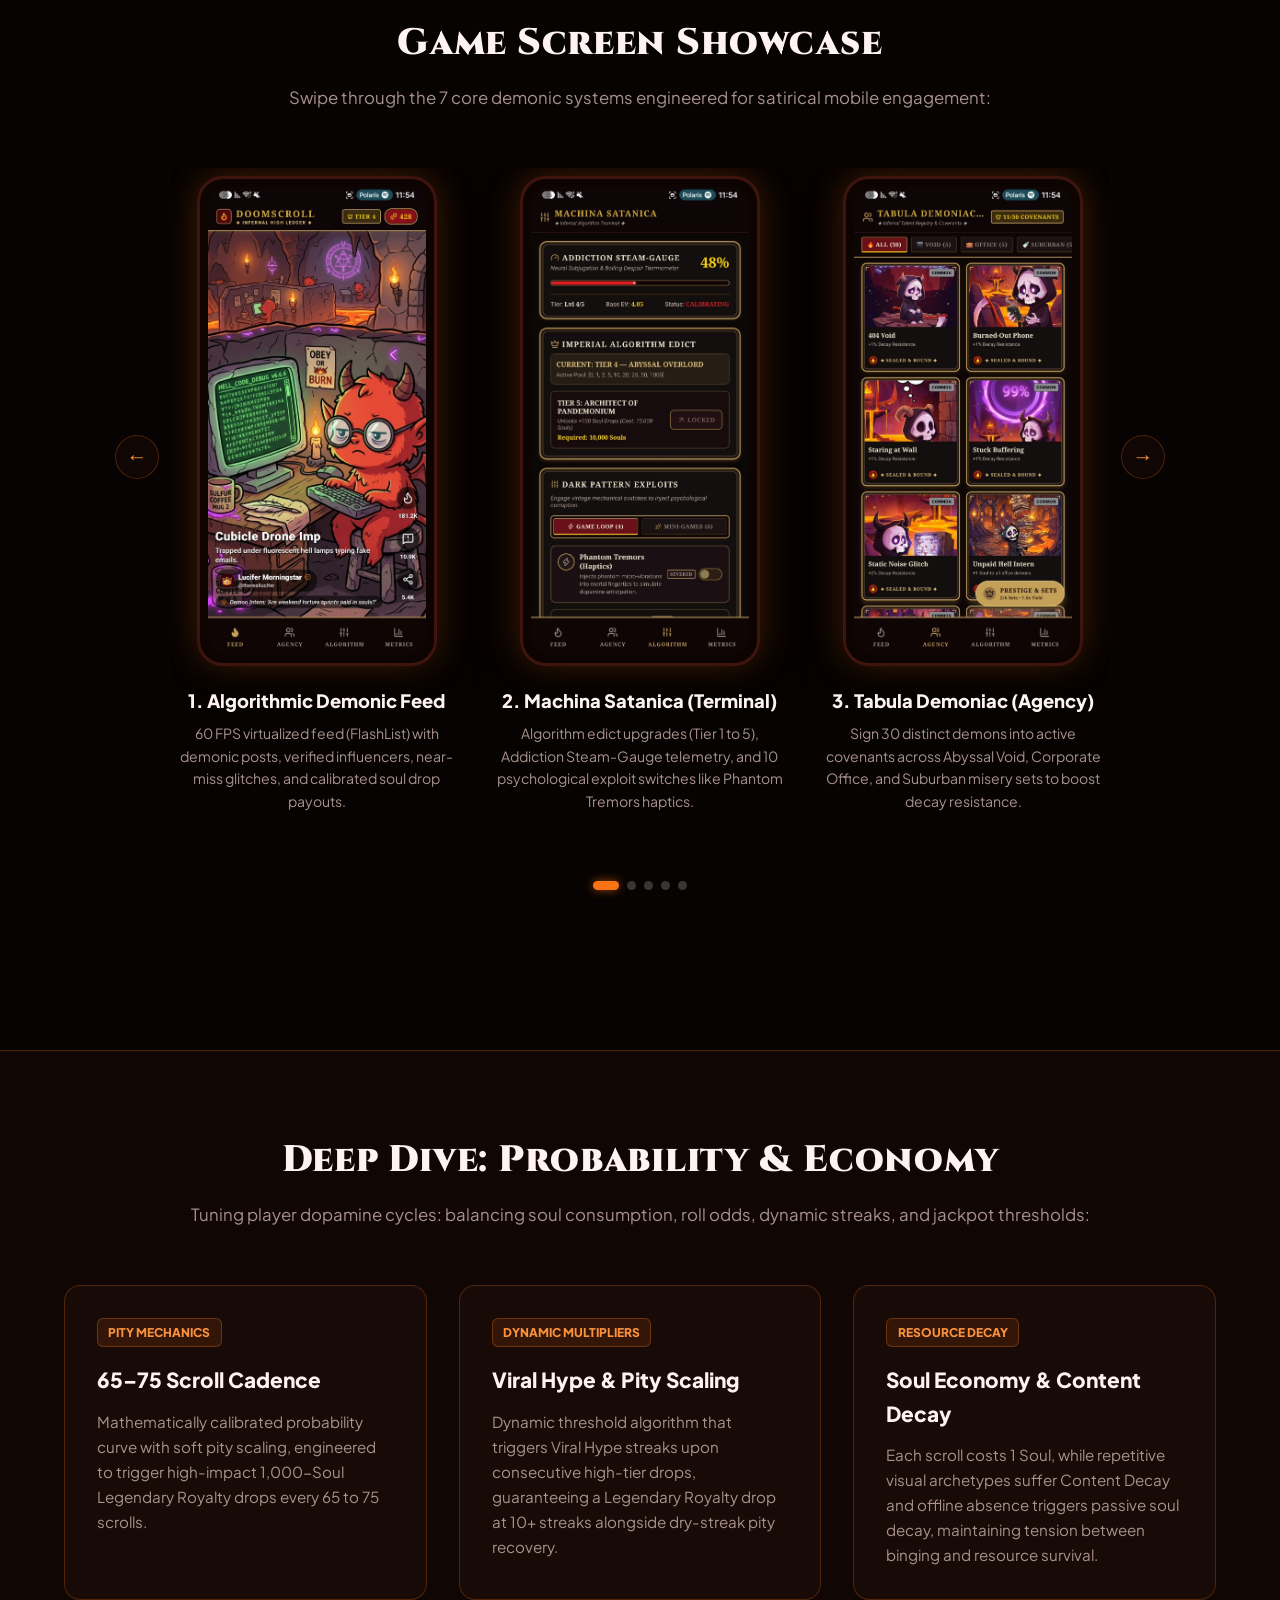
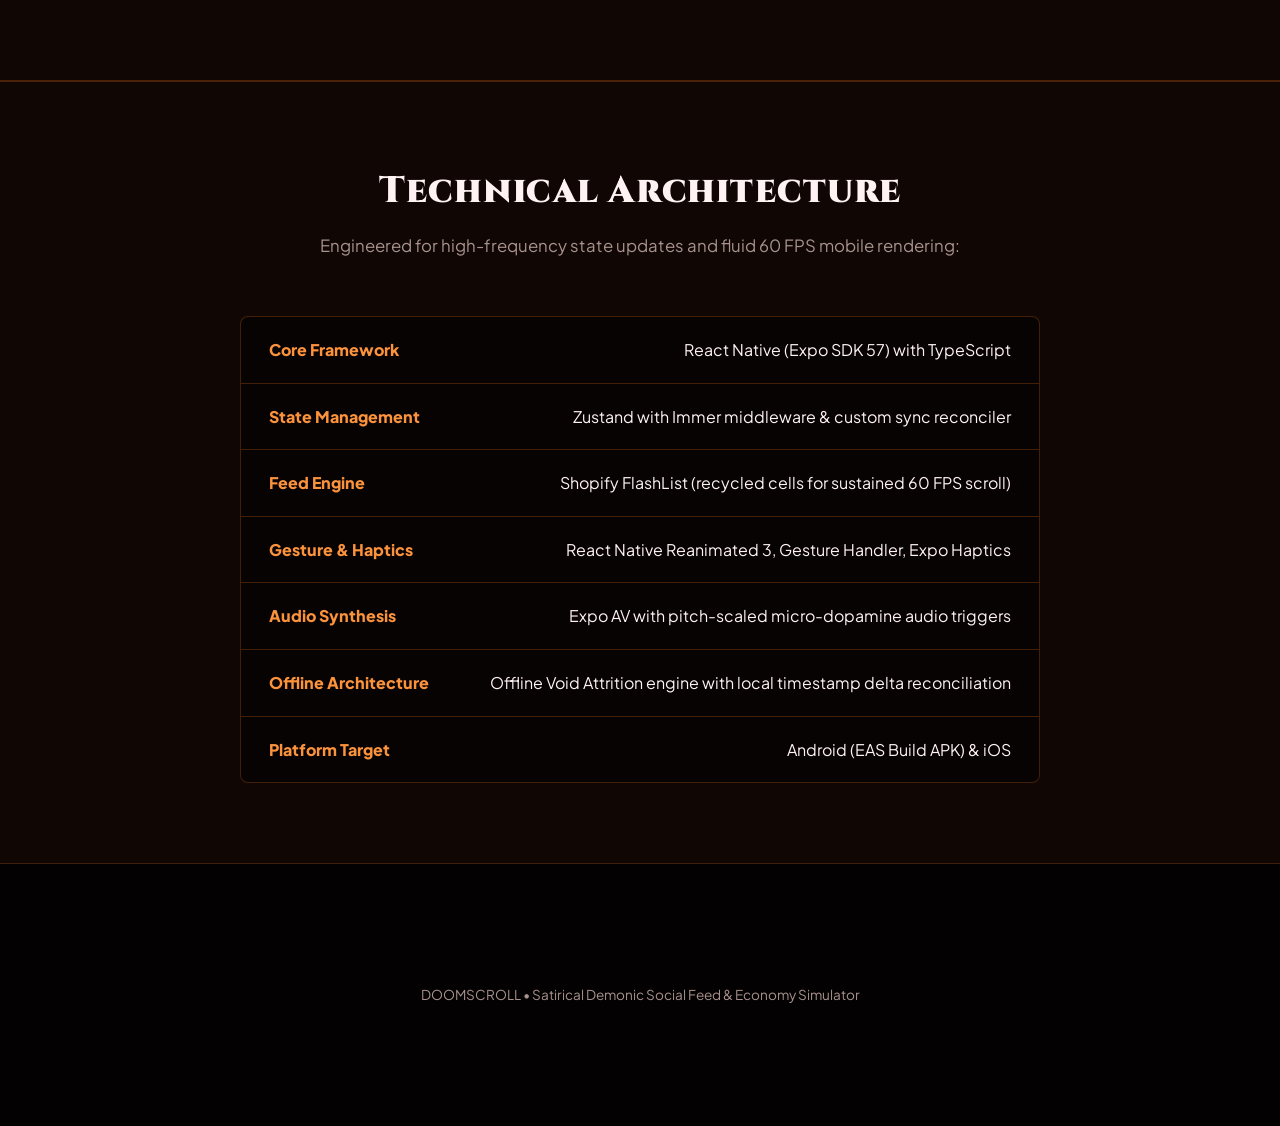
==== commit 872ab81a: "updated index contant and carousels on app pages" ====
--- a/projects/doomscroll.html
+++ b/projects/doomscroll.html
@@ -19,15 +19,15 @@
         <a
           href="../index.html"
           class="portfolio-back"
-          data-en="&larr; Back to Portfolio"
-          data-he="&rarr; חזרה לקורות החיים"
-          >&larr; Back to Portfolio</a
+          aria-label="Back to Portfolio"
         >
+          <span class="back-text-full" data-en="&larr; Back to Portfolio" data-he="&rarr; חזרה לקורות החיים">&larr; Back to Portfolio</span>
+          <span class="back-text-short" data-en="&larr; Portfolio" data-he="&rarr; קורות חיים">&larr; Portfolio</span>
+        </a>
         <div class="nav-brand">
           <img src="../assets/images/doomscroll/icon.png" alt="DOOMSCROLL Logo" class="app-nav-logo" />
           <span class="brand-title">DOOMSCROLL</span>
         </div>
-        <button id="lang-toggle" class="lang-switch-btn">עברית</button>
       </div>
     </header>
 
@@ -35,12 +35,6 @@
     <section class="hero">
       <div class="hero-container">
         <div class="hero-text">
-          <span
-            class="tagline-pill"
-            data-en="📱 Mobile Game • Demonic Feed • Dopamine Economics"
-            data-he="📱 משחק מובייל • פיד דמוני • כלכלת דופמין"
-            >📱 Mobile Game • Demonic Feed • Dopamine Economics</span
-          >
           <h1
             class="hero-headline"
             data-en="Scroll Into Chaos.<br><span class='highlight'>Survive the Feed.</span>"
@@ -435,6 +429,8 @@
           >
             &rarr;
           </button>
+
+          <div class="carousel-dots" id="carousel-dots"></div>
         </div>
       </div>
     </section>
@@ -662,6 +658,15 @@
     </footer>
 
     <!-- Scripts: Bilingual Toggle & 3-Visible Screens Carousel -->
+        <!-- Fixed Floating Language Switcher Pill -->
+    <button id="lang-toggle" class="floating-lang-pill" aria-label="Toggle language between English and Hebrew">
+      <svg width="15" height="15" viewBox="0 0 24 24" fill="none" stroke="currentColor" stroke-width="2" stroke-linecap="round" stroke-linejoin="round" aria-hidden="true">
+        <circle cx="12" cy="12" r="10"></circle>
+        <line x1="2" y1="12" x2="22" y2="12"></line>
+        <path d="M12 2a15.3 15.3 0 0 1 4 10 15.3 15.3 0 0 1-4 10 15.3 15.3 0 0 1-4-10 15.3 15.3 0 0 1 4-10z"></path>
+      </svg>
+      <span id="lang-btn-text">עברית</span>
+    </button>
     <script>
       // 1. Always open at the top
       if ('scrollRestoration' in history) {
@@ -671,16 +676,25 @@
       window.addEventListener('load', () => window.scrollTo(0, 0));
 
       const toggleBtn = document.getElementById("lang-toggle");
+      const langText = document.getElementById("lang-btn-text");
       const track = document.getElementById("carousel-track");
       const prevBtn = document.getElementById("carousel-prev");
       const nextBtn = document.getElementById("carousel-next");
+      const dotsContainer = document.getElementById("carousel-dots");
       const items = track ? track.querySelectorAll(".carousel-item") : [];
 
-      let currentLang = localStorage.getItem("site_lang") || "en";
+      let currentLang = "en";
+      try {
+        currentLang = localStorage.getItem("site_lang") || "en";
+      } catch (e) {
+        currentLang = "en";
+      }
       let currentIndex = 0;
 
       function getVisibleCount() {
-        return window.innerWidth > 900 ? 3 : 1;
+        if (window.innerWidth <= 640) return 1;
+        if (window.innerWidth <= 900) return 2;
+        return 3;
       }
 
       function getMaxIndex() {
@@ -693,11 +707,38 @@
         if (currentIndex > maxIdx) currentIndex = maxIdx;
         if (currentIndex < 0) currentIndex = 0;
 
+        const trackStyle = window.getComputedStyle(track);
+        const gap = parseFloat(trackStyle.gap) || 0;
         const itemWidth = items[0].getBoundingClientRect().width;
-        const gap = 32; // 2rem
+        const step = itemWidth + gap;
         const isRtl = document.documentElement.dir === "rtl";
-        const shift = isRtl ? (currentIndex * (itemWidth + gap)) : (-currentIndex * (itemWidth + gap));
+        const shift = isRtl ? (currentIndex * step) : (-currentIndex * step);
         track.style.transform = `translateX(${shift}px)`;
+
+        updateDots();
+      }
+
+      function renderDots() {
+        if (!dotsContainer) return;
+        dotsContainer.innerHTML = "";
+        const maxIdx = getMaxIndex();
+        for (let i = 0; i <= maxIdx; i++) {
+          const dot = document.createElement("div");
+          dot.className = `carousel-dot ${i === currentIndex ? "active" : ""}`;
+          dot.addEventListener("click", () => {
+            currentIndex = i;
+            updateCarousel();
+          });
+          dotsContainer.appendChild(dot);
+        }
+      }
+
+      function updateDots() {
+        if (!dotsContainer) return;
+        const dots = dotsContainer.querySelectorAll(".carousel-dot");
+        dots.forEach((dot, i) => {
+          dot.classList.toggle("active", i === currentIndex);
+        });
       }
 
       function moveLeft() {
@@ -725,17 +766,43 @@
       if (prevBtn) prevBtn.addEventListener("click", moveLeft);
       if (nextBtn) nextBtn.addEventListener("click", moveRight);
 
+      if (track) {
+        let touchStartX = 0;
+        let touchStartY = 0;
+        track.addEventListener("touchstart", (e) => {
+          touchStartX = e.touches[0].clientX;
+          touchStartY = e.touches[0].clientY;
+        }, { passive: true });
+        track.addEventListener("touchend", (e) => {
+          const deltaX = e.changedTouches[0].clientX - touchStartX;
+          const deltaY = e.changedTouches[0].clientY - touchStartY;
+          if (Math.abs(deltaX) > 40 && Math.abs(deltaX) > Math.abs(deltaY)) {
+            const isRtl = document.documentElement.dir === "rtl";
+            if (deltaX < 0) {
+              if (isRtl) moveLeft(); else moveRight();
+            } else {
+              if (isRtl) moveRight(); else moveLeft();
+            }
+          }
+        }, { passive: true });
+      }
+
       window.addEventListener("resize", () => {
+        renderDots();
         updateCarousel();
       });
 
       function setLanguage(lang) {
         currentLang = lang;
-        localStorage.setItem("site_lang", lang);
+        try { localStorage.setItem("site_lang", lang); } catch (e) {}
         const isHebrew = lang === "he";
         document.documentElement.lang = lang;
         document.documentElement.dir = isHebrew ? "rtl" : "ltr";
-        if (toggleBtn) toggleBtn.textContent = isHebrew ? "English" : "עברית";
+        if (langText) {
+          langText.textContent = isHebrew ? "English" : "עברית";
+        } else if (toggleBtn) {
+          toggleBtn.textContent = isHebrew ? "English" : "עברית";
+        }
 
         // Keep physical left arrow pointing left (←), physical right arrow pointing right (→)
         if (prevBtn) prevBtn.innerHTML = "&#8592;";
@@ -747,6 +814,7 @@
         });
 
         currentIndex = 0;
+        renderDots();
         updateCarousel();
       }
 
@@ -756,6 +824,7 @@
         });
       }
 
+      renderDots();
       setLanguage(currentLang);
     </script>
   </body>
--- a/assets/css/doomscroll.css
+++ b/assets/css/doomscroll.css
@@ -53,11 +53,57 @@
   font-size: 0.95rem;
   color: var(--doom-muted);
   text-decoration: none;
-  transition: color 0.2s;
+  transition: all 0.2s;
+  display: inline-flex;
+  align-items: center;
+  gap: 0.35rem;
 }
 
 .portfolio-back:hover {
   color: var(--doom-fire);
+}
+
+.back-text-short {
+  display: none;
+}
+
+@media (max-width: 640px) {
+  .app-nav {
+    padding: 0.65rem 1rem;
+  }
+  .portfolio-back {
+    font-size: 0.8rem;
+    font-weight: 600;
+    color: var(--doom-muted);
+    background: rgba(255, 255, 255, 0.04);
+    border: 1px solid rgba(255, 255, 255, 0.08);
+    padding: 0.28rem 0.65rem;
+    border-radius: 9999px;
+    white-space: nowrap;
+    opacity: 0.9;
+  }
+  .portfolio-back:hover {
+    background: rgba(249, 115, 22, 0.1);
+    border-color: rgba(249, 115, 22, 0.3);
+  }
+  .back-text-full {
+    display: none;
+  }
+  .back-text-short {
+    display: inline;
+  }
+  .nav-brand {
+    font-size: 1.05rem;
+    gap: 0.35rem;
+  }
+  .app-nav-logo {
+    width: 26px;
+    height: 26px;
+  }
+  .lang-switch-btn {
+    padding: 0.28rem 0.65rem;
+    font-size: 0.8rem;
+  }
 }
 
 .nav-brand {
@@ -551,18 +597,18 @@
   line-height: 1.65;
 }
 
-/* Carousel 3-Visible Screens */
+/* Carousel 3-Visible Screens (TripDiary Style) */
 .screens-section {
   padding: 5rem 1.5rem;
 }
 
 .screens-carousel-wrapper {
+  position: relative;
+  max-width: 1050px;
+  margin-inline: auto;
+  padding-inline: 3.5rem;
   direction: ltr !important;
-  position: relative;
-  display: flex;
-  align-items: center;
   margin-top: 2rem;
-  gap: 1rem;
 }
 
 .screens-carousel-viewport {
@@ -582,11 +628,13 @@
   display: flex;
   transition: transform 0.4s ease-in-out;
   gap: 2rem;
+  padding-block: 0.5rem 1rem;
 }
 
 .carousel-item {
   flex: 0 0 calc((100% - 4rem) / 3);
   text-align: center;
+  box-sizing: border-box;
 }
 
 .carousel-item .phone-frame {
@@ -608,18 +656,21 @@
 }
 
 .carousel-nav-btn {
+  position: absolute;
+  top: 40%;
+  transform: translateY(-50%);
+  width: 44px;
+  height: 44px;
+  border-radius: 50%;
   background: var(--doom-surface);
   border: 1px solid var(--doom-border);
   color: var(--doom-fire-bright);
-  width: 44px;
-  height: 44px;
-  border-radius: 50%;
-  cursor: pointer;
+  font-size: 1.3rem;
+  font-weight: bold;
   display: flex;
   align-items: center;
   justify-content: center;
-  font-size: 1.2rem;
-  font-weight: bold;
+  cursor: pointer;
   z-index: 10;
   transition: all 0.2s;
   flex-shrink: 0;
@@ -628,11 +679,145 @@
 .carousel-nav-btn:hover {
   border-color: var(--doom-fire);
   box-shadow: 0 0 15px rgba(249, 115, 22, 0.5);
-  transform: scale(1.08);
+  transform: translateY(-50%) scale(1.08);
+}
+
+.carousel-nav-btn.prev {
+  left: 0 !important;
+  right: auto !important;
+  margin: 0;
+}
+
+.carousel-nav-btn.next {
+  right: 0 !important;
+  left: auto !important;
+  margin: 0;
+}
+
+.carousel-dots {
+  display: flex;
+  justify-content: center;
+  gap: 0.5rem;
+  margin-top: 1.5rem;
+}
+[dir="rtl"] .carousel-dots,
+html[dir="rtl"] .carousel-dots {
+  direction: rtl !important;
+  flex-direction: row !important;
+}
+
+[dir="ltr"] .carousel-dots,
+html[dir="ltr"] .carousel-dots {
+  direction: ltr !important;
+  flex-direction: row !important;
+}
+
+
+.carousel-dot {
+  width: 9px;
+  height: 9px;
+  border-radius: 9999px;
+  background: rgba(255, 255, 255, 0.2);
+  cursor: pointer;
+  transition: all 0.25s ease;
+}
+
+.carousel-dot.active {
+  width: 26px;
+  background: var(--doom-fire);
+  box-shadow: 0 0 10px rgba(249, 115, 22, 0.6);
 }
 
 @media (max-width: 900px) {
   .carousel-item {
+    flex: 0 0 calc((100% - 1.5rem) / 2);
+  }
+}
+
+@media (max-width: 640px) {
+  .screens-carousel-wrapper {
+    padding-inline: 0 !important;
+    gap: 0 !important;
+  }
+  .screens-carousel-viewport {
+    width: 100%;
+  }
+  .screens-carousel-track {
+    gap: 1rem;
+  }
+  .carousel-item {
     flex: 0 0 100%;
   }
-}
+  .carousel-nav-btn {
+    display: none !important;
+  }
+  .carousel-dots {
+    margin-top: 1.25rem;
+  }
+  .phone-frame.mini {
+    max-width: 240px;
+    width: 100%;
+    box-sizing: border-box;
+  }
+}
+
+/* ==========================================================================
+   Fixed Floating Language Switcher Pill (Matching Index)
+   ========================================================================== */
+
+/* Fixed Floating Language Switcher Pill */
+.floating-lang-pill {
+  position: fixed;
+  bottom: 24px;
+  right: 24px !important;
+  left: auto !important;
+  z-index: 99999;
+  pointer-events: auto !important;
+  display: inline-flex;
+  align-items: center;
+  gap: 0.55rem;
+  padding: 0.6rem 1.15rem;
+  background: rgba(14, 18, 27, 0.92);
+  backdrop-filter: blur(16px);
+  -webkit-backdrop-filter: blur(16px);
+  border: 1px solid rgba(255, 255, 255, 0.15);
+  border-radius: 9999px;
+  color: #f1f5f9;
+  font-family: inherit;
+  font-size: 0.82rem;
+  font-weight: 600;
+  cursor: pointer;
+  box-shadow: 0 10px 30px rgba(0, 0, 0, 0.6), 0 2px 8px rgba(0, 0, 0, 0.4);
+  transition: transform 0.2s cubic-bezier(0.16, 1, 0.3, 1),
+              border-color 0.2s ease,
+              background-color 0.2s ease,
+              box-shadow 0.2s ease;
+  user-select: none;
+}
+
+.floating-lang-pill * {
+  pointer-events: none;
+}
+
+.floating-lang-pill:hover {
+  transform: translateY(-2px);
+  background: rgba(22, 28, 42, 0.98);
+  border-color: rgba(255, 255, 255, 0.3);
+  box-shadow: 0 14px 38px rgba(0, 0, 0, 0.7), 0 4px 12px rgba(0, 0, 0, 0.5);
+  color: #fff;
+}
+
+.floating-lang-pill:active {
+  transform: translateY(0);
+}
+
+.floating-lang-pill svg {
+  flex-shrink: 0;
+  opacity: 0.85;
+  transition: transform 0.3s ease;
+}
+
+.floating-lang-pill:hover svg {
+  opacity: 1;
+  transform: rotate(15deg);
+}
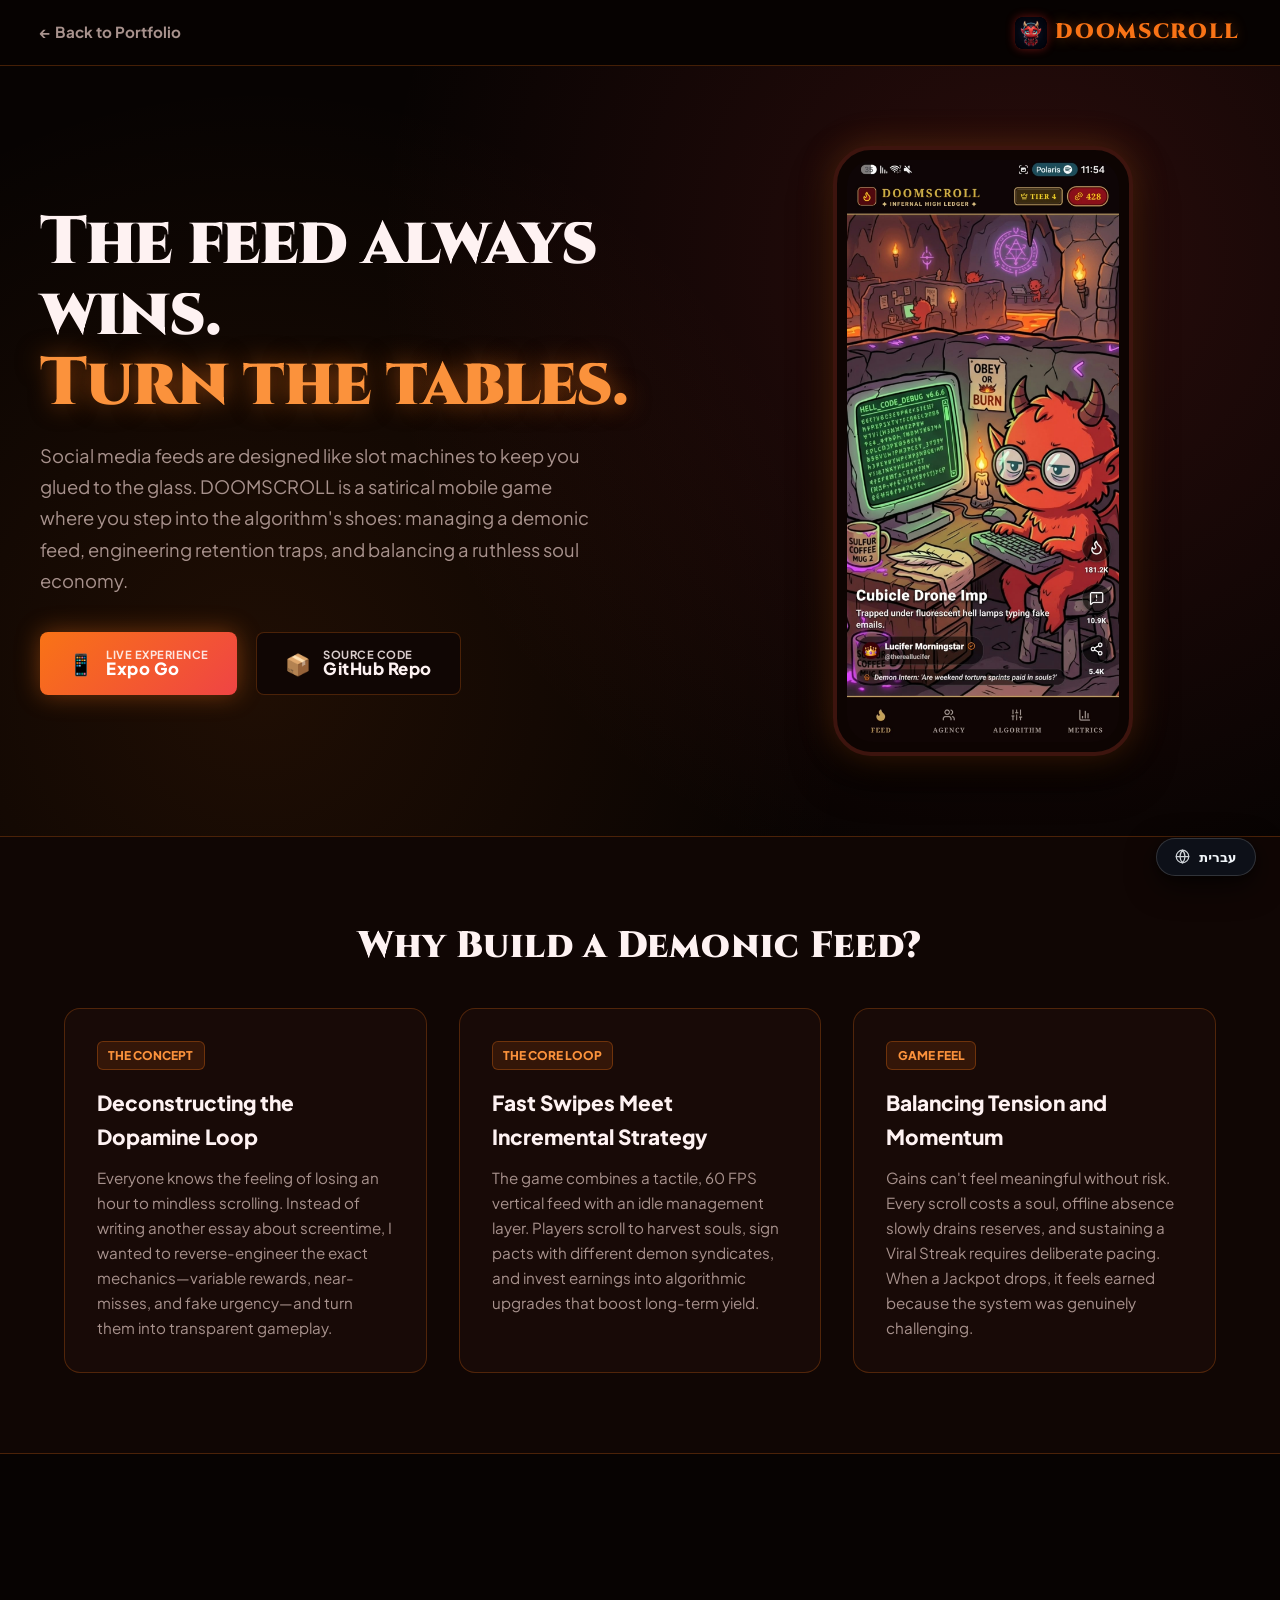
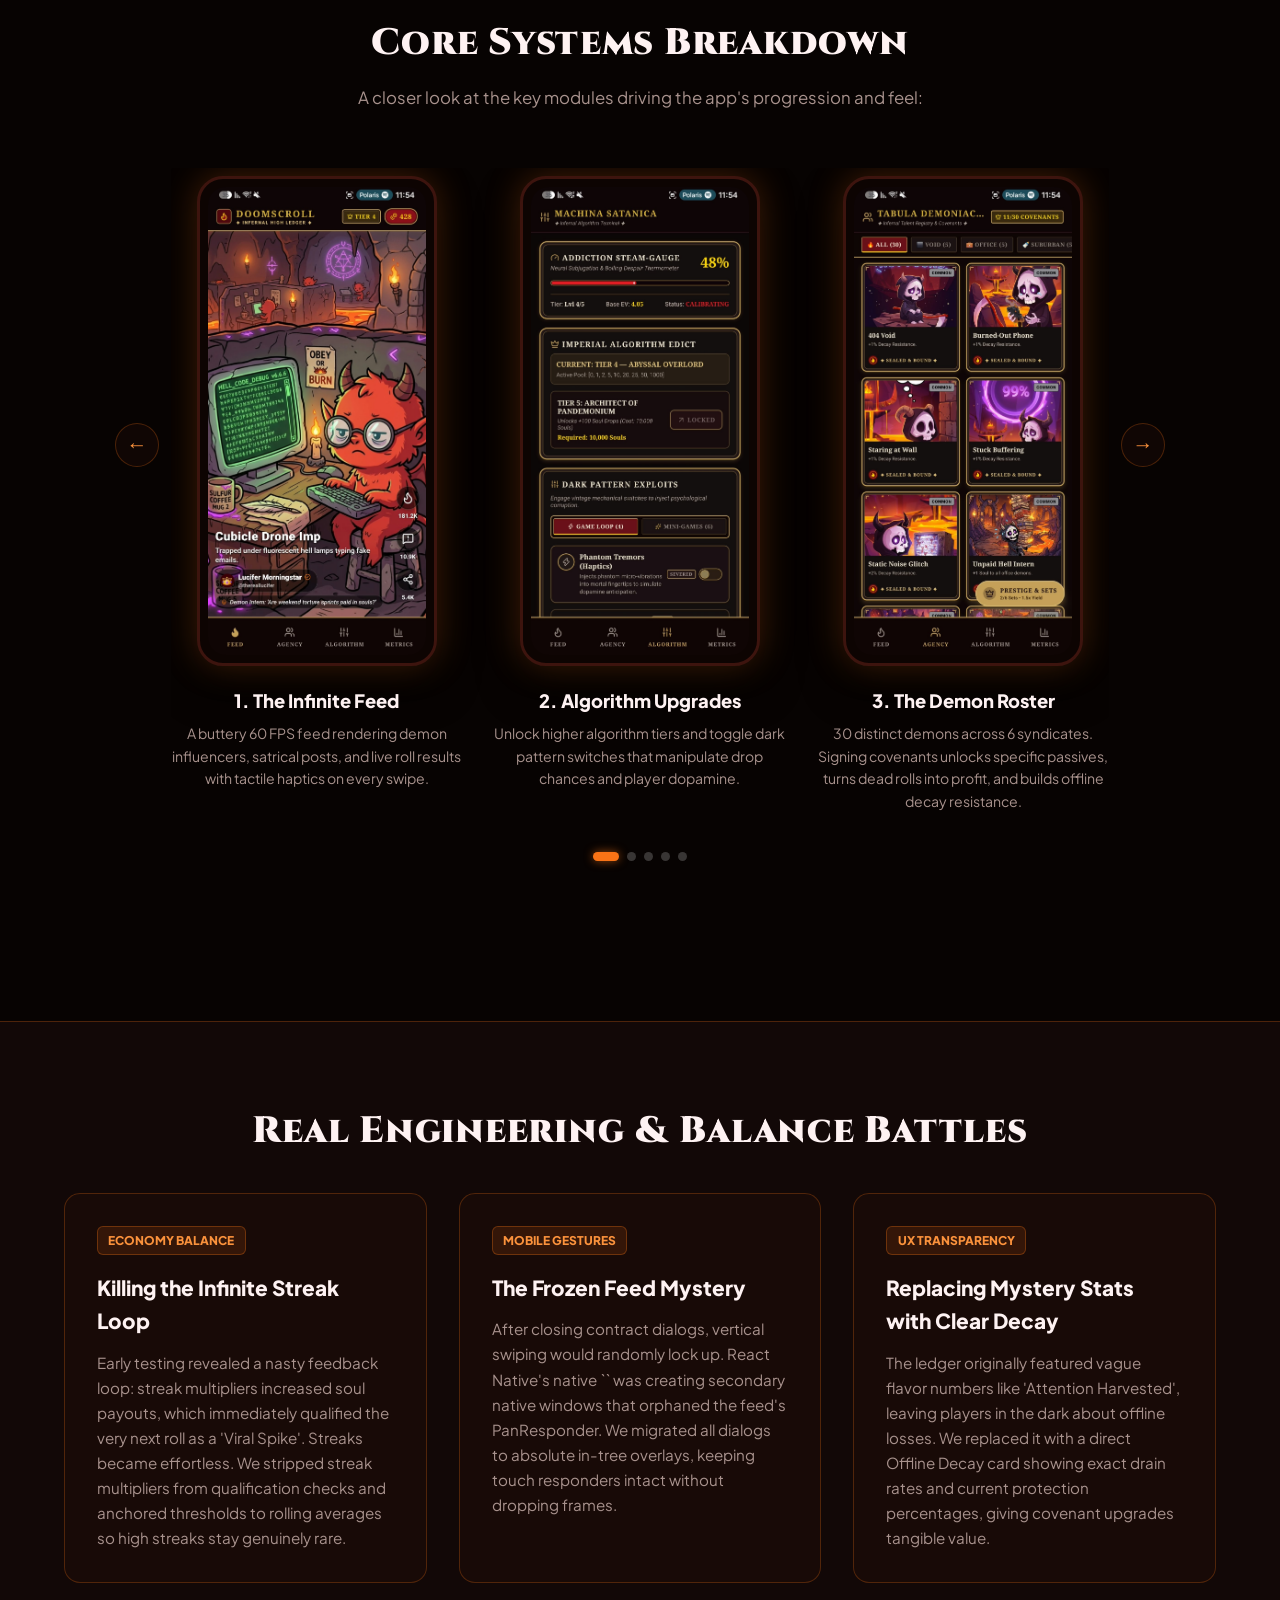
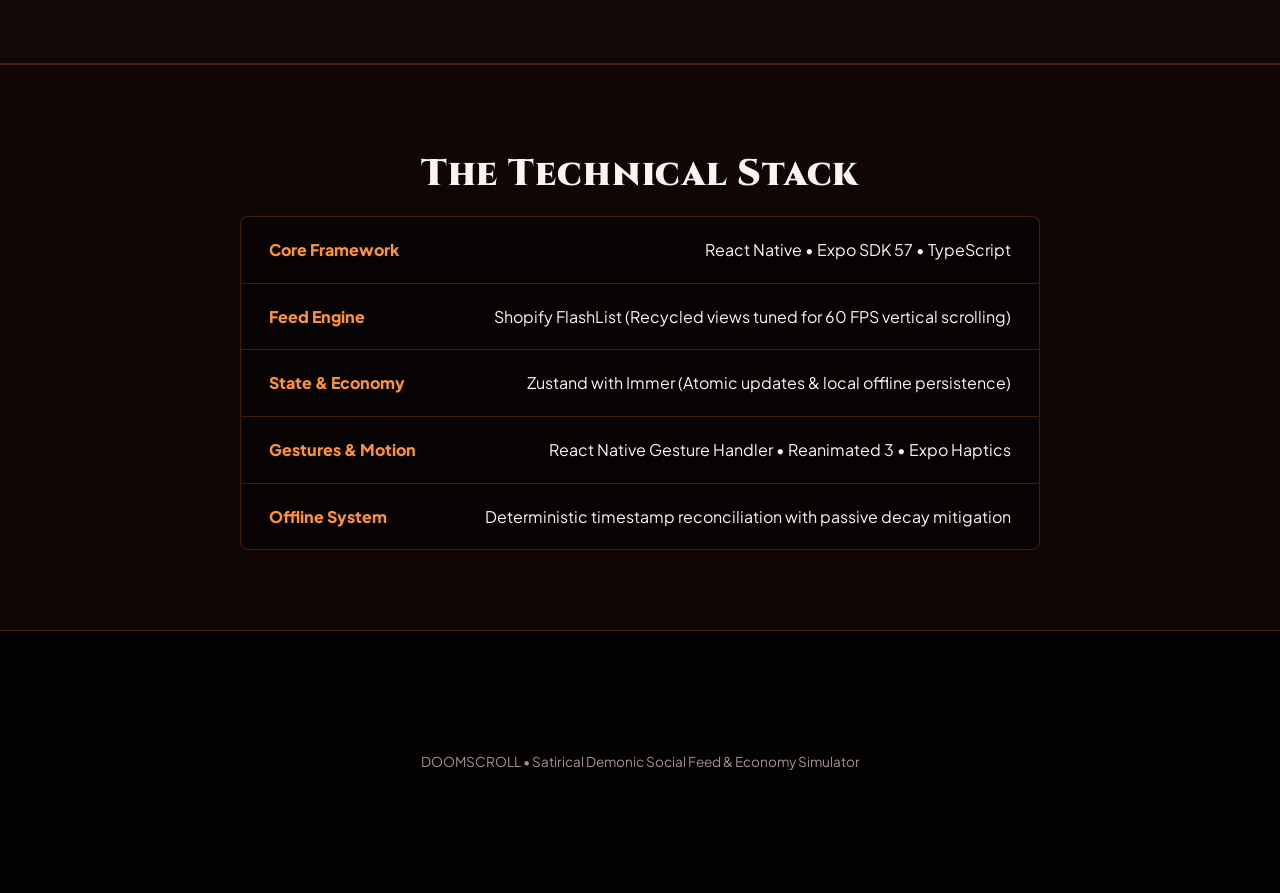
==== commit 1cbcc690: "upadeted app pages - content and tone" ====
--- a/projects/doomscroll.html
+++ b/projects/doomscroll.html
@@ -1,831 +1,1469 @@
-<!doctype html>
-<html lang="en" dir="ltr">
-  <head>
-    <meta charset="UTF-8" />
-    <meta name="viewport" content="width=device-width, initial-scale=1.0" />
-    <title>DOOMSCROLL — Satirical Demonic Social Feed & Economy Simulator</title>
-    <link rel="preconnect" href="https://fonts.googleapis.com" />
-    <link rel="preconnect" href="https://fonts.gstatic.com" crossorigin />
-    <link
-      href="https://fonts.googleapis.com/css2?family=Cinzel:wght@700;900&family=Plus+Jakarta+Sans:wght@500;700;800&family=Rubik:wght@500;700;900&display=swap"
-      rel="stylesheet"
-    />
-    <link rel="stylesheet" href="../assets/css/doomscroll.css" />
-  </head>
-  <body>
-    <!-- Top Navigation -->
-    <header class="app-nav">
-      <div class="nav-wrapper">
-        <a
-          href="../index.html"
-          class="portfolio-back"
-          aria-label="Back to Portfolio"
-        >
-          <span class="back-text-full" data-en="&larr; Back to Portfolio" data-he="&rarr; חזרה לקורות החיים">&larr; Back to Portfolio</span>
-          <span class="back-text-short" data-en="&larr; Portfolio" data-he="&rarr; קורות חיים">&larr; Portfolio</span>
-        </a>
-        <div class="nav-brand">
-          <img src="../assets/images/doomscroll/icon.png" alt="DOOMSCROLL Logo" class="app-nav-logo" />
-          <span class="brand-title">DOOMSCROLL</span>
-        </div>
-      </div>
-    </header>
-
-    <!-- 1. Hero Section -->
-    <section class="hero">
-      <div class="hero-container">
-        <div class="hero-text">
-          <h1
-            class="hero-headline"
-            data-en="Scroll Into Chaos.<br><span class='highlight'>Survive the Feed.</span>"
-            data-he="לגלול לתוך הכאוס.<br><span class='highlight'>לשרוד את הפיד.</span>"
-          >
-            Scroll Into Chaos.<br /><span class="highlight"
-              >Survive the Feed.</span
-            >
-          </h1>
-          <p
-            class="hero-sub"
-            data-en="A satirical demonic social network mobile game built with React Native and Expo SDK 57. Weaponizing infinite scroll addiction psychology, dopamine reward loops, 10 upgradeable dark patterns, and calibrated pity jackpot cadences."
-            data-he="משחק מובייל סאטירי המדמה רשת חברתית דמונית, בנוי ב-React Native ו-Expo SDK 57. רותם את הפסיכולוגיה של הגלילה האינסופית, מעגלי תגמול דופמין, 10 מנגנוני Dark Patterns לשדרוג ועקומת Pity מכוילת לזכיות ג'קפוט."
-          >
-            A satirical demonic social network mobile game built with React Native
-            and Expo SDK 57. Weaponizing infinite scroll addiction psychology,
-            dopamine reward loops, 10 upgradeable dark patterns, and calibrated
-            pity jackpot cadences.
-          </p>
-
-          <div class="cta-buttons">
-            <a
-              href="https://expo.dev"
-              target="_blank"
-              rel="noopener"
-              class="btn btn-doom-primary"
-            >
-              <span class="btn-icon">📱</span>
-              <div class="btn-label-group">
-                <span
-                  class="btn-small"
-                  data-en="Live Experience"
-                  data-he="התנסות חיה"
-                  >Live Experience</span
-                >
-                <span class="btn-main">Expo Go</span>
-              </div>
-            </a>
-            <a
-              href="https://github.com"
-              target="_blank"
-              rel="noopener"
-              class="btn btn-doom-secondary"
-            >
-              <span class="btn-icon">📦</span>
-              <div class="btn-label-group">
-                <span class="btn-small" data-en="Source Code" data-he="קוד מקור"
-                  >Source Code</span
-                >
-                <span class="btn-main">GitHub Repo</span>
-              </div>
-            </a>
-          </div>
-        </div>
-
-        <!-- Phone Chassis for Feed Mockup -->
-        <div class="hero-phone-wrapper">
-          <div class="phone-frame">
-            <img
-              src="../assets/images/doomscroll/screen-feed.jpg"
-              alt="DOOMSCROLL Demonic Feed"
-              class="phone-screen"
-              onerror="
-                this.src =
-                  'https://placehold.co/360x780/1a0907/f97316?text=DOOMSCROLL+FEED'
-              "
-            />
-          </div>
-        </div>
-      </div>
-    </section>
-
-    <!-- 2. Behind The Product (Story) -->
-    <section class="story-section">
-      <div class="content-wrapper">
-        <h2
-          class="section-heading"
-          data-en="Behind The Product"
-          data-he="מאחורי המוצר"
-        >
-          Behind The Product
-        </h2>
-        <div class="story-cards">
-          <div class="story-card">
-            <span class="story-badge" data-en="The Challenge" data-he="האתגר"
-              >The Challenge</span
-            >
-            <h3
-              data-en="The Psychology of The Infinite Scroll"
-              data-he="פסיכולוגיית הגלילה האינסופית"
-            >
-              The Psychology of The Infinite Scroll
-            </h3>
-            <p
-              data-en="Social media applications exploit variable reward schedules and micro-dopamine triggers to hook attention. The design goal was reverse-engineering these exact psychological hooks into an engaging, satirical incremental mobile game."
-              data-he="אפליקציות חברתיות רותמות מרווחי תגמול משתנים וטריגרים של מיקרו-דופמין לכבילת הקשב. האתגר התכנוני היה הנדסה לאחור של מנגנונים אלו לכדי משחק מובייל סאטירי, עמוק וממכר."
-            >
-              Social media applications exploit variable reward schedules and
-              micro-dopamine triggers to hook attention. The design goal was
-              reverse-engineering these exact psychological hooks into an engaging,
-              satirical incremental mobile game.
-            </p>
-          </div>
-
-          <div class="story-card">
-            <span
-              class="story-badge"
-              data-en="Product Solution"
-              data-he="הפתרון המוצרי"
-              >Product Solution</span
-            >
-            <h3
-              data-en="Gamified Dark Pattern Simulator"
-              data-he="סימולטור סאטירי של אלגוריתמי התמכרות"
-            >
-              Gamified Dark Pattern Simulator
-            </h3>
-            <p
-              data-en="A dual-loop mobile architecture: an active high-frequency feed powered by 60 FPS FlashList rendering, paired with an incremental management economy where players upgrade demonic edicts, telemetry, and dark pattern switches."
-              data-he="ארכיטקטורה דו-שכבתית: פיד גלילה מהיר ב-60 FPS מבוסס FlashList, לצד כלכלת ניהול אינקרמנטלית שבה השחקן מנהל את הרשת החברתית של השאול, קוצר נשמות ומשדרג מפסקי Dark Patterns מרושעים."
-            >
-              A dual-loop mobile architecture: an active high-frequency feed
-              powered by 60 FPS FlashList rendering, paired with an incremental
-              management economy where players upgrade demonic edicts, telemetry,
-              and dark pattern switches.
-            </p>
-          </div>
-
-          <div class="story-card">
-            <span
-              class="story-badge"
-              data-en="Core Differentiator"
-              data-he="הערך המרכזי"
-              >Core Differentiator</span
-            >
-            <h3
-              data-en="Calibrated Pity & Retention Mathematics"
-              data-he="כלכלת נשמות ומודל הסתברותי מכויל"
-            >
-              Calibrated Pity & Retention Mathematics
-            </h3>
-            <p
-              data-en="Deterministic balance balancing soul drop odds, Viral Hype multiplier streaks, guaranteed pity jackpots every 65-75 scrolls, and an offline Void Attrition engine that protects long-term engagement."
-              data-he="איזון מתמטי דטרמיניסטי המשלב סיכויי נפילת נשמות, רצפי מכפילי Viral Hype, מנגנון Pity המבטיח ג'קפוט בכל 65–75 גלילות, ומנוע שחיקה פסיבי השומר על מתח המשחק באופליין."
-            >
-              Deterministic balance balancing soul drop odds, Viral Hype
-              multiplier streaks, guaranteed pity jackpots every 65-75 scrolls,
-              and an offline Void Attrition engine that protects long-term
-              engagement.
-            </p>
-          </div>
-        </div>
-      </div>
-    </section>
-
-    <!-- 3. Screen Showcase (Carousel - 7 items, 3 visible on desktop) -->
-    <section class="screens-section">
-      <div class="content-wrapper">
-        <h2
-          class="section-heading"
-          data-en="Game Screen Showcase"
-          data-he="מסכי המשחק"
-        >
-          Game Screen Showcase
-        </h2>
-        <p
-          class="section-sub"
-          data-en="Swipe through the 7 core demonic systems engineered for satirical mobile engagement:"
-          data-he="גללו בין שבע המערכות שפותחו לחוויית גיימינג ממכרת וסאטירית:"
-        >
-          Swipe through the 7 core demonic systems engineered for satirical mobile
-          engagement:
-        </p>
-
-        <div class="screens-carousel-wrapper">
-          <button
-            class="carousel-nav-btn prev"
-            id="carousel-prev"
-            aria-label="Previous Screen"
-          >
-            &larr;
-          </button>
-
-          <div class="screens-carousel-viewport">
-            <div class="screens-carousel-track" id="carousel-track">
-              <!-- Screen 1: Algorithmic Feed -->
-              <div class="carousel-item">
-                <div class="phone-frame mini">
-                  <img
-                    src="../assets/images/doomscroll/screen-feed.jpg"
-                    alt="Algorithmic Demonic Feed"
-                    class="phone-screen"
-                    onerror="
-                      this.src =
-                        'https://placehold.co/240x490/180a08/f97316?text=Feed+Engine'
-                    "
-                  />
-                </div>
-                <h4
-                  data-en="1. Algorithmic Demonic Feed"
-                  data-he="1. פיד אלגוריתמי דמוני"
-                >
-                  1. Algorithmic Demonic Feed
-                </h4>
-                <p
-                  data-en="60 FPS virtualized feed (FlashList) with demonic posts, verified influencers, near-miss glitches, and calibrated soul drop payouts."
-                  data-he="פיד וירטואלי מהיר ב-60 FPS (FlashList) עם שדים מאומתים, משפיעני גיהנום, אפקטי Near-Miss וחלוקת נשמות הסתברותית."
-                >
-                  60 FPS virtualized feed (FlashList) with demonic posts, verified
-                  influencers, near-miss glitches, and calibrated soul drop payouts.
-                </p>
-              </div>
-
-              <!-- Screen 2: Machina Satanica Terminal -->
-              <div class="carousel-item">
-                <div class="phone-frame mini">
-                  <img
-                    src="../assets/images/doomscroll/screen-terminal.jpg"
-                    alt="Machina Satanica Algorithm Terminal"
-                    class="phone-screen"
-                    onerror="
-                      this.src =
-                        'https://placehold.co/240x490/180a08/ea580c?text=Terminal'
-                    "
-                  />
-                </div>
-                <h4
-                  data-en="2. Machina Satanica (Terminal)"
-                  data-he="2. טרמינל אלגוריתמי ו-Dark Patterns"
-                >
-                  2. Machina Satanica (Terminal)
-                </h4>
-                <p
-                  data-en="Algorithm edict upgrades (Tier 1 to 5), Addiction Steam-Gauge telemetry, and 10 psychological exploit switches like Phantom Tremors haptics."
-                  data-he="שדרוג דרגות האלגוריתם (רמות 1–5), מד התמכרות Steam-Gauge ומפסקים פסיכולוגיים כגון רטט מדמה דופמין (Phantom Tremors)."
-                >
-                  Algorithm edict upgrades (Tier 1 to 5), Addiction Steam-Gauge
-                  telemetry, and 10 psychological exploit switches like Phantom
-                  Tremors haptics.
-                </p>
-              </div>
-
-              <!-- Screen 3: Tabula Demoniac Agency -->
-              <div class="carousel-item">
-                <div class="phone-frame mini">
-                  <img
-                    src="../assets/images/doomscroll/screen-agency.jpg"
-                    alt="Tabula Demoniac Talent Agency"
-                    class="phone-screen"
-                    onerror="
-                      this.src =
-                        'https://placehold.co/240x490/180a08/a855f7?text=Talent+Agency'
-                    "
-                  />
-                </div>
-                <h4
-                  data-en="3. Tabula Demoniac (Agency)"
-                  data-he="3. סוכנות כישרונות שדים"
-                >
-                  3. Tabula Demoniac (Agency)
-                </h4>
-                <p
-                  data-en="Sign 30 distinct demons into active covenants across Abyssal Void, Corporate Office, and Suburban misery sets to boost decay resistance."
-                  data-he="החתמת 30 שדים ייחודיים בבריתות פעילות (חלל תהומי, סיר לחץ משרדי ופרברים) להעלאת עמידות בפני שחיקת נשמות פסיבית."
-                >
-                  Sign 30 distinct demons into active covenants across Abyssal Void,
-                  Corporate Office, and Suburban misery sets to boost decay
-                  resistance.
-                </p>
-              </div>
-
-              <!-- Screen 4: Liber Casualitas Ledger -->
-              <div class="carousel-item">
-                <div class="phone-frame mini">
-                  <img
-                    src="../assets/images/doomscroll/screen-metrics.jpg"
-                    alt="Liber Casualitas Global Casualty Ledger"
-                    class="phone-screen"
-                    onerror="
-                      this.src =
-                        'https://placehold.co/240x490/180a08/f59e0b?text=Casualty+Ledger'
-                    "
-                  />
-                </div>
-                <h4
-                  data-en="4. Liber Casualitas (Ledger)"
-                  data-he="4. ספר הנפגעים והטלמטריה"
-                >
-                  4. Liber Casualitas (Ledger)
-                </h4>
-                <p
-                  data-en="Live global telemetry: % human sanity eradicated, demographic target progress, offline void attrition rate, and Tier EV mathematical balancing."
-                  data-he="טלמטריה חיה: אחוזי שחיקת שפיות אנושית, קצב שחיקה באופליין (-85%/hr), תוחלת מתמטית EV ומעקב אחר ג'קפוטים שהופעלו."
-                >
-                  Live global telemetry: % human sanity eradicated, demographic
-                  target progress, offline void attrition rate, and Tier EV
-                  mathematical balancing.
-                </p>
-              </div>
-
-              <!-- Screen 5: Prestige & Covenants -->
-              <div class="carousel-item">
-                <div class="phone-frame mini">
-                  <img
-                    src="../assets/images/doomscroll/screen-prestige.jpg"
-                    alt="Prestige & Covenants"
-                    class="phone-screen"
-                    onerror="
-                      this.src =
-                        'https://placehold.co/240x490/180a08/ef4444?text=Prestige'
-                    "
-                  />
-                </div>
-                <h4
-                  data-en="5. Prestige & Covenants"
-                  data-he="5. איפוס יוקרה וכישרונות נצחיים"
-                >
-                  5. Prestige & Covenants
-                </h4>
-                <p
-                  data-en="Unlock demographic phases (Desperate Renters, Sleep-Deprived Parents) and invest Addiction Shards into permanent talents: Infernal Dividend and Clickbait Injection."
-                  data-he="התרחבות לשלבי אוכלוסייה חדשים (שוכרים נואשים, הורים טרוטי שינה) והשקעת Addiction Shards בשדרוגים קבועים כמו דיבידנד תופתי וזריקת קליקבייט."
-                >
-                  Unlock demographic phases (Desperate Renters, Sleep-Deprived
-                  Parents) and invest Addiction Shards into permanent talents:
-                  Infernal Dividend and Clickbait Injection.
-                </p>
-              </div>
-
-              <!-- Screen 6: In-Feed Casino -->
-              <div class="carousel-item">
-                <div class="phone-frame mini">
-                  <img
-                    src="../assets/images/doomscroll/cazino.jpg"
-                    alt="In-Feed Casino Mini-Games"
-                    class="phone-screen"
-                    onerror="
-                      this.src =
-                        'https://placehold.co/240x490/180a08/eab308?text=Casino+Reel'
-                    "
-                  />
-                </div>
-                <h4
-                  data-en="6. In-Feed Casino & Mini-Games"
-                  data-he="6. מיני-משחקי קזינו והימורי פיד"
-                >
-                  6. In-Feed Casino & Mini-Games
-                </h4>
-                <p
-                  data-en="Sponsored predatory reels hosted by Pit Boss Mephisto Jack, offering 25–100 soul wagers with 10x payouts and live dopamine tickers."
-                  data-he="רילים ממומנים עם פיט-בוס מפיסטו ג'ק, הימורי נשמות (25–100 נשמות) עם מכפילי פי 10 וטיקר תגובות מתמכרות בזמן אמת."
-                >
-                  Sponsored predatory reels hosted by Pit Boss Mephisto Jack,
-                  offering 25–100 soul wagers with 10x payouts and live dopamine tickers.
-                </p>
-              </div>
-
-              <!-- Screen 7: Faustian Contracts -->
-              <div class="carousel-item">
-                <div class="phone-frame mini">
-                  <img
-                    src="../assets/images/doomscroll/contract.jpg"
-                    alt="Faustian Covenant Contracts"
-                    class="phone-screen"
-                    onerror="
-                      this.src =
-                        'https://placehold.co/240x490/180a08/dc2626?text=Faustian+Contract'
-                    "
-                  />
-                </div>
-                <h4
-                  data-en="7. Faustian Covenant Contracts"
-                  data-he="7. חוזי נשמות ועסקאות שטן"
-                >
-                  7. Faustian Covenant Contracts
-                </h4>
-                <p
-                  data-en="High-tier demon pact modals delivering game-altering passive buffs (+10 souls on hype streaks) and Void Attrition shields against offline decay."
-                  data-he="חוזי שדים ייחודיים המעניקים אפקטים פסיביים רבי-עוצמה (+10 נשמות בזמן רצף) והגנה מפני שחיקת נשמות פסיבית בזמן שהאפליקציה סגורה."
-                >
-                  High-tier demon pact modals delivering game-altering passive buffs
-                  (+10 souls on hype streaks) and Void Attrition shields against offline decay.
-                </p>
-              </div>
-            </div>
-          </div>
-
-          <button
-            class="carousel-nav-btn next"
-            id="carousel-next"
-            aria-label="Next Screen"
-          >
-            &rarr;
-          </button>
-
-          <div class="carousel-dots" id="carousel-dots"></div>
-        </div>
-      </div>
-    </section>
-
-    <!-- 4. Deep Dive: Mathematical Balancing & Economy -->
-    <section class="story-section">
-      <div class="content-wrapper">
-        <h2
-          class="section-heading"
-          data-en="Deep Dive: Probability & Economy"
-          data-he="צלילה לעומק: מודל מתמטי וכלכלה"
-        >
-          Deep Dive: Probability & Economy
-        </h2>
-        <p
-          class="section-sub"
-          data-en="Tuning player dopamine cycles: balancing soul consumption, roll odds, dynamic streaks, and jackpot thresholds:"
-          data-he="כיול מחזורי הדופמין של השחקן: איזון בין צריכת נשמות, סיכויי גלגול, רצפי Viral Hype ורף ג'קפוט:"
-        >
-          Tuning player dopamine cycles: balancing soul consumption, roll odds,
-          dynamic streaks, and jackpot thresholds:
-        </p>
-
-        <div class="story-cards">
-          <div class="story-card">
-            <span class="story-badge" data-en="Pity Mechanics" data-he="עקומת Pity"
-              >Pity Mechanics</span
-            >
-            <h3 data-en="65–75 Scroll Cadence" data-he="קצב גלילות לג'קפוט">
-              65–75 Scroll Cadence
-            </h3>
-            <p
-              data-en="Mathematically calibrated probability curve with soft pity scaling, engineered to trigger high-impact 1,000-Soul Legendary Royalty drops every 65 to 75 scrolls."
-              data-he="עקומה הסתברותית מכוילת עם מנגנון Soft Pity המבטיחה נפילת ג'קפוט של 1,000 נשמות (Legendary Royalty) בכל 65 עד 75 גלילות."
-            >
-              Mathematically calibrated probability curve with soft pity
-              scaling, engineered to trigger high-impact 1,000-Soul Legendary
-              Royalty drops every 65 to 75 scrolls.
-            </p>
-          </div>
-
-          <div class="story-card">
-            <span
-              class="story-badge"
-              data-en="Dynamic Multipliers"
-              data-he="מכפילים דינמיים"
-              >Dynamic Multipliers</span
-            >
-            <h3
-              data-en="Viral Hype & Pity Scaling"
-              data-he="רצפי Viral Hype ועקומת Pity"
-            >
-              Viral Hype & Pity Scaling
-            </h3>
-            <p
-              data-en="Dynamic threshold algorithm that triggers Viral Hype streaks upon consecutive high-tier drops, guaranteeing a Legendary Royalty drop at 10+ streaks alongside dry-streak pity recovery."
-              data-he="אלגוריתם סף דינמי המפעיל רצפי Viral Hype בעת נפילות איכותיות רצופות, ומבטיח נפילת ג'קפוט מלאה ברצף של 10+ גלילות לצד הגנת Pity ברצפי הפסד."
-            >
-              Dynamic threshold algorithm that triggers Viral Hype streaks upon
-              consecutive high-tier drops, guaranteeing a Legendary Royalty drop
-              at 10+ streaks alongside dry-streak pity recovery.
-            </p>
-          </div>
-
-          <div class="story-card">
-            <span
-              class="story-badge"
-              data-en="Resource Decay"
-              data-he="שחיקת משאבים"
-              >Resource Decay</span
-            >
-            <h3
-              data-en="Soul Economy & Content Decay"
-              data-he="כלכלת נשמות ושחיקת תוכן"
-            >
-              Soul Economy & Content Decay
-            </h3>
-            <p
-              data-en="Each scroll costs 1 Soul, while repetitive visual archetypes suffer Content Decay and offline absence triggers passive soul decay, maintaining tension between binging and resource survival."
-              data-he="כל גלילה עולה נשמה אחת, כאשר צריכה חוזרת של אותם ארכיטיפים גורמת לשחיקת תוכן (Decay) והיעדרות ממושכת מפעילה שחיקת נשמות פסיבית."
-            >
-              Each scroll costs 1 Soul, while repetitive visual archetypes suffer
-              Content Decay and offline absence triggers passive soul decay,
-              maintaining tension between binging and resource survival.
-            </p>
-          </div>
-        </div>
-      </div>
-    </section>
-
-    <!-- 5. Technical Specifications -->
-    <section class="tech-specs-section">
-      <div class="content-wrapper">
-        <h2
-          class="section-heading"
-          data-en="Technical Architecture"
-          data-he="מפרט טכנולוגי וארכיטקטורה"
-        >
-          Technical Architecture
-        </h2>
-        <p
-          class="section-sub"
-          data-en="Engineered for high-frequency state updates and fluid 60 FPS mobile rendering:"
-          data-he="הנדסת תוכנה לעדכוני סטייט מהירים ורינדור חלק ב-60 פריימים לשנייה:"
-        >
-          Engineered for high-frequency state updates and fluid 60 FPS mobile
-          rendering:
-        </p>
-
-        <div class="specs-table">
-          <div class="spec-row">
-            <span
-              class="spec-label"
-              data-en="Core Framework"
-              data-he="תשתית פיתוח"
-              >Core Framework</span
-            >
-            <span
-              class="spec-val"
-              data-en="React Native (Expo SDK 57) with TypeScript"
-              data-he="React Native (Expo SDK 57) בשילוב TypeScript"
-              >React Native (Expo SDK 57) with TypeScript</span
-            >
-          </div>
-          <div class="spec-row">
-            <span
-              class="spec-label"
-              data-en="State Management"
-              data-he="ניהול מצב גלובלי"
-              >State Management</span
-            >
-            <span
-              class="spec-val"
-              data-en="Zustand with Immer middleware & custom sync reconciler"
-              data-he="Zustand בשילוב Immer לסנכרון מצב שחקן מקומי ומהיר"
-              >Zustand with Immer middleware & custom sync reconciler</span
-            >
-          </div>
-          <div class="spec-row">
-            <span
-              class="spec-label"
-              data-en="Feed Engine"
-              data-he="מנוע רינדור הפיד"
-              >Feed Engine</span
-            >
-            <span
-              class="spec-val"
-              data-en="Shopify FlashList (recycled cells for sustained 60 FPS scroll)"
-              data-he="Shopify FlashList (מיחזור תאים לביצועי 60 FPS חלקים)"
-              >Shopify FlashList (recycled cells for sustained 60 FPS
-              scroll)</span
-            >
-          </div>
-          <div class="spec-row">
-            <span
-              class="spec-label"
-              data-en="Gesture & Haptics"
-              data-he="מחוות ומשוב רטט"
-              >Gesture & Haptics</span
-            >
-            <span
-              class="spec-val"
-              data-en="React Native Reanimated 3, Gesture Handler, Expo Haptics"
-              data-he="React Native Reanimated 3, Gesture Handler, ו-Expo Haptics"
-              >React Native Reanimated 3, Gesture Handler, Expo Haptics</span
-            >
-          </div>
-          <div class="spec-row">
-            <span
-              class="spec-label"
-              data-en="Audio Synthesis"
-              data-he="מנוע סאונד ורטט"
-              >Audio Synthesis</span
-            >
-            <span
-              class="spec-val"
-              data-en="Expo AV with pitch-scaled micro-dopamine audio triggers"
-              data-he="Expo AV עם שינוי גובה צליל דינמי לפי רצף זכיות"
-              >Expo AV with pitch-scaled micro-dopamine audio triggers</span
-            >
-          </div>
-          <div class="spec-row">
-            <span
-              class="spec-label"
-              data-en="Offline Architecture"
-              data-he="פעילות באופליין"
-              >Offline Architecture</span
-            >
-            <span
-              class="spec-val"
-              data-en="Offline Void Attrition engine with local timestamp delta reconciliation"
-              data-he="מנגנון שחיקת אופליין עצמאי עם חישוב פערי זמן מקומיים"
-              >Offline Void Attrition engine with local timestamp delta
-              reconciliation</span
-            >
-          </div>
-          <div class="spec-row">
-            <span
-              class="spec-label"
-              data-en="Platform Target"
-              data-he="פלטפורמות נתמכות"
-              >Platform Target</span
-            >
-            <span
-              class="spec-val"
-              data-en="Android (EAS Build APK) & iOS"
-              data-he="Android (EAS Build APK) ו-iOS"
-              >Android (EAS Build APK) & iOS</span
-            >
-          </div>
-        </div>
-      </div>
-    </section>
-
-    <!-- Footer -->
-    <footer class="app-footer">
-      <div class="content-wrapper">
-        <p
-          data-en="DOOMSCROLL • Satirical Demonic Social Feed & Economy Simulator"
-          data-he="DOOMSCROLL • סימולטור סאטירי של פיד דמוני וכלכלת התמכרות"
-        >
-          DOOMSCROLL • Satirical Demonic Social Feed & Economy Simulator
-        </p>
-      </div>
-    </footer>
-
-    <!-- Scripts: Bilingual Toggle & 3-Visible Screens Carousel -->
-        <!-- Fixed Floating Language Switcher Pill -->
-    <button id="lang-toggle" class="floating-lang-pill" aria-label="Toggle language between English and Hebrew">
-      <svg width="15" height="15" viewBox="0 0 24 24" fill="none" stroke="currentColor" stroke-width="2" stroke-linecap="round" stroke-linejoin="round" aria-hidden="true">
-        <circle cx="12" cy="12" r="10"></circle>
-        <line x1="2" y1="12" x2="22" y2="12"></line>
-        <path d="M12 2a15.3 15.3 0 0 1 4 10 15.3 15.3 0 0 1-4 10 15.3 15.3 0 0 1-4-10 15.3 15.3 0 0 1 4-10z"></path>
-      </svg>
-      <span id="lang-btn-text">עברית</span>
-    </button>
-    <script>
-      // 1. Always open at the top
-      if ('scrollRestoration' in history) {
-        history.scrollRestoration = 'manual';
-      }
-      window.scrollTo(0, 0);
-      window.addEventListener('load', () => window.scrollTo(0, 0));
-
-      const toggleBtn = document.getElementById("lang-toggle");
-      const langText = document.getElementById("lang-btn-text");
-      const track = document.getElementById("carousel-track");
-      const prevBtn = document.getElementById("carousel-prev");
-      const nextBtn = document.getElementById("carousel-next");
-      const dotsContainer = document.getElementById("carousel-dots");
-      const items = track ? track.querySelectorAll(".carousel-item") : [];
-
-      let currentLang = "en";
-      try {
-        currentLang = localStorage.getItem("site_lang") || "en";
-      } catch (e) {
-        currentLang = "en";
-      }
-      let currentIndex = 0;
-
-      function getVisibleCount() {
-        if (window.innerWidth <= 640) return 1;
-        if (window.innerWidth <= 900) return 2;
-        return 3;
-      }
-
-      function getMaxIndex() {
-        return Math.max(0, items.length - getVisibleCount());
-      }
-
-      function updateCarousel() {
-        if (!track || !items.length) return;
-        const maxIdx = getMaxIndex();
-        if (currentIndex > maxIdx) currentIndex = maxIdx;
-        if (currentIndex < 0) currentIndex = 0;
-
-        const trackStyle = window.getComputedStyle(track);
-        const gap = parseFloat(trackStyle.gap) || 0;
-        const itemWidth = items[0].getBoundingClientRect().width;
-        const step = itemWidth + gap;
-        const isRtl = document.documentElement.dir === "rtl";
-        const shift = isRtl ? (currentIndex * step) : (-currentIndex * step);
-        track.style.transform = `translateX(${shift}px)`;
-
-        updateDots();
-      }
-
-      function renderDots() {
-        if (!dotsContainer) return;
-        dotsContainer.innerHTML = "";
-        const maxIdx = getMaxIndex();
-        for (let i = 0; i <= maxIdx; i++) {
-          const dot = document.createElement("div");
-          dot.className = `carousel-dot ${i === currentIndex ? "active" : ""}`;
-          dot.addEventListener("click", () => {
-            currentIndex = i;
-            updateCarousel();
-          });
-          dotsContainer.appendChild(dot);
-        }
-      }
-
-      function updateDots() {
-        if (!dotsContainer) return;
-        const dots = dotsContainer.querySelectorAll(".carousel-dot");
-        dots.forEach((dot, i) => {
-          dot.classList.toggle("active", i === currentIndex);
-        });
-      }
-
-      function moveLeft() {
-        const isRtl = document.documentElement.dir === "rtl";
-        const maxIdx = getMaxIndex();
-        if (isRtl) {
-          currentIndex = currentIndex >= maxIdx ? 0 : currentIndex + 1;
-        } else {
-          currentIndex = currentIndex <= 0 ? maxIdx : currentIndex - 1;
-        }
-        updateCarousel();
-      }
-
-      function moveRight() {
-        const isRtl = document.documentElement.dir === "rtl";
-        const maxIdx = getMaxIndex();
-        if (isRtl) {
-          currentIndex = currentIndex <= 0 ? maxIdx : currentIndex - 1;
-        } else {
-          currentIndex = currentIndex >= maxIdx ? 0 : currentIndex + 1;
-        }
-        updateCarousel();
-      }
-
-      if (prevBtn) prevBtn.addEventListener("click", moveLeft);
-      if (nextBtn) nextBtn.addEventListener("click", moveRight);
-
-      if (track) {
-        let touchStartX = 0;
-        let touchStartY = 0;
-        track.addEventListener("touchstart", (e) => {
-          touchStartX = e.touches[0].clientX;
-          touchStartY = e.touches[0].clientY;
-        }, { passive: true });
-        track.addEventListener("touchend", (e) => {
-          const deltaX = e.changedTouches[0].clientX - touchStartX;
-          const deltaY = e.changedTouches[0].clientY - touchStartY;
-          if (Math.abs(deltaX) > 40 && Math.abs(deltaX) > Math.abs(deltaY)) {
-            const isRtl = document.documentElement.dir === "rtl";
-            if (deltaX < 0) {
-              if (isRtl) moveLeft(); else moveRight();
-            } else {
-              if (isRtl) moveRight(); else moveLeft();
-            }
-          }
-        }, { passive: true });
-      }
-
-      window.addEventListener("resize", () => {
-        renderDots();
-        updateCarousel();
-      });
-
-      function setLanguage(lang) {
-        currentLang = lang;
-        try { localStorage.setItem("site_lang", lang); } catch (e) {}
-        const isHebrew = lang === "he";
-        document.documentElement.lang = lang;
-        document.documentElement.dir = isHebrew ? "rtl" : "ltr";
-        if (langText) {
-          langText.textContent = isHebrew ? "English" : "עברית";
-        } else if (toggleBtn) {
-          toggleBtn.textContent = isHebrew ? "English" : "עברית";
-        }
-
-        // Keep physical left arrow pointing left (←), physical right arrow pointing right (→)
-        if (prevBtn) prevBtn.innerHTML = "&#8592;";
-        if (nextBtn) nextBtn.innerHTML = "&#8594;";
-
-        document.querySelectorAll("[data-en]").forEach((el) => {
-          const text = el.getAttribute(isHebrew ? "data-he" : "data-en");
-          if (text) el.innerHTML = text;
-        });
-
-        currentIndex = 0;
-        renderDots();
-        updateCarousel();
-      }
-
-      if (toggleBtn) {
-        toggleBtn.addEventListener("click", () => {
-          setLanguage(currentLang === "en" ? "he" : "en");
-        });
-      }
-
-      renderDots();
-      setLanguage(currentLang);
-    </script>
-  </body>
-</html>+<!doctype html>+
+<html lang="en" dir="ltr">+
+  <head>+
+    <meta charset="UTF-8" />+
+    <meta name="viewport" content="width=device-width, initial-scale=1.0" />+
+    <title>DOOMSCROLL — Satirical Demonic Social Feed & Economy Simulator</title>+
+    <link rel="preconnect" href="https://fonts.googleapis.com" />+
+    <link rel="preconnect" href="https://fonts.gstatic.com" crossorigin />+
+    <link+
+      href="https://fonts.googleapis.com/css2?family=Cinzel:wght@700;900&family=Plus+Jakarta+Sans:wght@500;700;800&family=Rubik:wght@500;700;900&display=swap"+
+      rel="stylesheet"+
+    />+
+    <link rel="stylesheet" href="../assets/css/doomscroll.css" />+
+  </head>+
+  <body>+
+    <!-- Top Navigation -->+
+    <header class="app-nav">+
+      <div class="nav-wrapper">+
+        <a+
+          href="../index.html"+
+          class="portfolio-back"+
+          aria-label="Back to Portfolio"+
+        >+
+          <span class="back-text-full" data-en="&larr; Back to Portfolio" data-he="&rarr; חזרה לקורות החיים">&larr; Back to Portfolio</span>+
+          <span class="back-text-short" data-en="&larr; Portfolio" data-he="&rarr; קורות חיים">&larr; Portfolio</span>+
+        </a>+
+        <div class="nav-brand">+
+          <img src="../assets/images/doomscroll/icon.png" alt="DOOMSCROLL Logo" class="app-nav-logo" />+
+          <span class="brand-title">DOOMSCROLL</span>+
+        </div>+
+      </div>+
+    </header>+
++
+    <!-- 1. Hero Section -->+
+    <section class="hero">+
+      <div class="hero-container">+
+        <div class="hero-text">+
+          <h1+
+            class="hero-headline"+
+            data-en="The feed always wins.<br><span class='highlight'>Turn the tables.</span>"+
+            data-he="הפיד תמיד מנצח.<br><span class='highlight'>הפעם אתם מנהלים אותו.</span>"+
+          >+
+            The feed always wins.<br /><span class="highlight"+
+              >Turn the tables.</span+
+            >+
+          </h1>+
+          <p+
+            class="hero-sub"+
+            data-en="Social media feeds are designed like slot machines to keep you glued to the glass. DOOMSCROLL is a satirical mobile game where you step into the algorithm's shoes: managing a demonic feed, engineering retention traps, and balancing a ruthless soul economy."+
+            data-he="רשתות חברתיות נבנו כמו מכונות מזל שנועדו להדביק אותנו למסך. DOOMSCROLL הוא משחק מובייל סאטירי ששם אתכם בצד של האלגוריתם: ניהול פיד שדים אינסופי, הפעלת מלכודות קשב ואיזון כלכלה שמתגמלת התמכרות."+
+          >+
+            Social media feeds are designed like slot machines to keep you glued to the glass. DOOMSCROLL is a satirical mobile game where you step into the algorithm's shoes: managing a demonic feed, engineering retention traps, and balancing a ruthless soul economy.+
+          </p>+
++
+          <div class="cta-buttons">+
+            <a+
+              href="https://expo.dev"+
+              target="_blank"+
+              rel="noopener"+
+              class="btn btn-doom-primary"+
+            >+
+              <span class="btn-icon">📱</span>+
+              <div class="btn-label-group">+
+                <span+
+                  class="btn-small"+
+                  data-en="Live Experience"+
+                  data-he="התנסות חיה"+
+                  >Live Experience</span+
+                >+
+                <span class="btn-main">Expo Go</span>+
+              </div>+
+            </a>+
+            <a+
+              href="https://github.com"+
+              target="_blank"+
+              rel="noopener"+
+              class="btn btn-doom-secondary"+
+            >+
+              <span class="btn-icon">📦</span>+
+              <div class="btn-label-group">+
+                <span class="btn-small" data-en="Source Code" data-he="קוד מקור"+
+                  >Source Code</span+
+                >+
+                <span class="btn-main">GitHub Repo</span>+
+              </div>+
+            </a>+
+          </div>+
+        </div>+
++
+        <!-- Phone Chassis for Feed Mockup -->+
+        <div class="hero-phone-wrapper">+
+          <div class="phone-frame">+
+            <img+
+              src="../assets/images/doomscroll/screen-feed.jpg"+
+              alt="DOOMSCROLL Demonic Feed"+
+              class="phone-screen"+
+              onerror="+
+                this.src =+
+                  'https://placehold.co/360x780/1a0907/f97316?text=DOOMSCROLL+FEED'+
+              "+
+            />+
+          </div>+
+        </div>+
+      </div>+
+    </section>+
++
+    <!-- 2. Behind The Product (Story) -->+
+    <section class="story-section">+
+      <div class="content-wrapper">+
+        <h2+
+          class="section-heading"+
+          data-en="Why Build a Demonic Feed?"+
+          data-he="למה לבנות רשת חברתית מהגיהנום?"+
+        >+
+          Why Build a Demonic Feed?+
+        </h2>+
+        <div class="story-cards">+
+          <div class="story-card">+
+            <span class="story-badge" data-en="The Concept" data-he="הרעיון"+
+              >The Concept</span+
+            >+
+            <h3+
+              data-en="Deconstructing the Dopamine Loop"+
+              data-he="לפרק את מנגנון ההתמכרות"+
+            >+
+              Deconstructing the Dopamine Loop+
+            </h3>+
+            <p+
+              data-en="Everyone knows the feeling of losing an hour to mindless scrolling. Instead of writing another essay about screentime, I wanted to reverse-engineer the exact mechanics—variable rewards, near-misses, and fake urgency—and turn them into transparent gameplay."+
+              data-he="כולנו מכירים את התחושה שבה שעה שלמה נעלמת בגלילה בלי ששמנו לב. במקום לכתוב עוד פוסט על זמן מסך, רציתי לקחת את אותם מנגנונים בדיוק – תגמול משתנה, תחושת 'כמעט זכיתי' ודחיפות מזויפת – ולהפוך אותם למשחק גלוי."+
+            >+
+              Everyone knows the feeling of losing an hour to mindless scrolling. Instead of writing another essay about screentime, I wanted to reverse-engineer the exact mechanics—variable rewards, near-misses, and fake urgency—and turn them into transparent gameplay.+
+            </p>+
+          </div>+
++
+          <div class="story-card">+
+            <span+
+              class="story-badge"+
+              data-en="The Core Loop"+
+              data-he="לולאת המשחק"+
+              >The Core Loop</span+
+            >+
+            <h3+
+              data-en="Fast Swipes Meet Incremental Strategy"+
+              data-he="גלילה זורמת לצד ניהול כלכלי"+
+            >+
+              Fast Swipes Meet Incremental Strategy+
+            </h3>+
+            <p+
+              data-en="The game combines a tactile, 60 FPS vertical feed with an idle management layer. Players scroll to harvest souls, sign pacts with different demon syndicates, and invest earnings into algorithmic upgrades that boost long-term yield."+
+              data-he="המשחק משלב פיד אנכי מהיר וחלק ב-60 FPS יחד עם שכבת ניהול עמוקה. השחקנים גוללים כדי לקצור נשמות, חותמים על חוזים עם שדים מסינדיקטים שונים, ומשקיעים בשדרוגי אלגוריתם שמגדילים את התפוקה לאורך זמן."+
+            >+
+              The game combines a tactile, 60 FPS vertical feed with an idle management layer. Players scroll to harvest souls, sign pacts with different demon syndicates, and invest earnings into algorithmic upgrades that boost long-term yield.+
+            </p>+
+          </div>+
++
+          <div class="story-card">+
+            <span+
+              class="story-badge"+
+              data-en="Game Feel"+
+              data-he="תחושת משחק"+
+              >Game Feel</span+
+            >+
+            <h3+
+              data-en="Balancing Tension and Momentum"+
+              data-he="איזון בין הישרדות לקצב מהיר"+
+            >+
+              Balancing Tension and Momentum+
+            </h3>+
+            <p+
+              data-en="Gains can't feel meaningful without risk. Every scroll costs a soul, offline absence slowly drains reserves, and sustaining a Viral Streak requires deliberate pacing. When a Jackpot drops, it feels earned because the system was genuinely challenging."+
+              data-he="אי אפשר להרגיש סיפוק בלי סיכון אמיתי. כל גלילה עולה נשמה, היעדרות מהמשחק שוחקת את המאגרים בהדרגה, ושמירה על רצף מחייבת עקביות. כשהג'קפוט סוף סוף מגיע, התגמול מורגש באמת כי האתגר היה קיים לאורך כל הדרך."+
+            >+
+              Gains can't feel meaningful without risk. Every scroll costs a soul, offline absence slowly drains reserves, and sustaining a Viral Streak requires deliberate pacing. When a Jackpot drops, it feels earned because the system was genuinely challenging.+
+            </p>+
+          </div>+
+        </div>+
+      </div>+
+    </section>+
++
+    <!-- 3. Screen Showcase (Carousel - 7 items, 3 visible on desktop) -->+
+    <section class="screens-section">+
+      <div class="content-wrapper">+
+        <h2+
+          class="section-heading"+
+          data-en="Core Systems Breakdown"+
+          data-he="איך המערכות עובדות בפועל"+
+        >+
+          Core Systems Breakdown+
+        </h2>+
+        <p+
+          class="section-sub"+
+          data-en="A closer look at the key modules driving the app's progression and feel:"+
+          data-he="מבט מקרוב על המנגנונים המרכזיים שמניעים את המשחק והחוויה:"+
+        >+
+          A closer look at the key modules driving the app's progression and feel:+
+        </p>+
++
+        <div class="screens-carousel-wrapper">+
+          <button+
+            class="carousel-nav-btn prev"+
+            id="carousel-prev"+
+            aria-label="Previous Screen"+
+          >+
+            &larr;+
+          </button>+
++
+          <div class="screens-carousel-viewport">+
+            <div class="screens-carousel-track" id="carousel-track">+
+              <!-- Screen 1: Algorithmic Feed -->+
+              <div class="carousel-item">+
+                <div class="phone-frame mini">+
+                  <img+
+                    src="../assets/images/doomscroll/screen-feed.jpg"+
+                    alt="Algorithmic Demonic Feed"+
+                    class="phone-screen"+
+                    onerror="+
+                      this.src =+
+                        'https://placehold.co/240x490/180a08/f97316?text=Feed+Engine'+
+                    "+
+                  />+
+                </div>+
+                <h4+
+                  data-en="1. The Infinite Feed"+
+                  data-he="1. פיד הגלילה המרכזי"+
+                >+
+                  1. The Infinite Feed+
+                </h4>+
+                <p+
+                  data-en="A buttery 60 FPS feed rendering demon influencers, satrical posts, and live roll results with tactile haptics on every swipe."+
+                  data-he="פיד חלק ב-60 FPS המציג שדים, פוסטים סאטיריים ותוצאות קציר נשמות עם רטט מגיב בכל החלקה."+
+                >+
+                  A buttery 60 FPS feed rendering demon influencers, satrical posts, and live roll results with tactile haptics on every swipe.+
+                </p>+
+              </div>+
++
+              <!-- Screen 2: Machina Satanica Terminal -->+
+              <div class="carousel-item">+
+                <div class="phone-frame mini">+
+                  <img+
+                    src="../assets/images/doomscroll/screen-terminal.jpg"+
+                    alt="Machina Satanica Algorithm Terminal"+
+                    class="phone-screen"+
+                    onerror="+
+                      this.src =+
+                        'https://placehold.co/240x490/180a08/ea580c?text=Terminal'+
+                    "+
+                  />+
+                </div>+
+                <h4+
+                  data-en="2. Algorithm Upgrades"+
+                  data-he="2. שדרוגי אלגוריתם וטרמינל"+
+                >+
+                  2. Algorithm Upgrades+
+                </h4>+
+                <p+
+                  data-en="Unlock higher algorithm tiers and toggle dark pattern switches that manipulate drop chances and player dopamine."+
+                  data-he="שדרוג דרגות האלגוריתם והפעלת מתגים שמשפרים סיכויים ומגדילים את יעילות קציר הנשמות."+
+                >+
+                  Unlock higher algorithm tiers and toggle dark pattern switches that manipulate drop chances and player dopamine.+
+                </p>+
+              </div>+
++
+              <!-- Screen 3: Tabula Demoniac Agency -->+
+              <div class="carousel-item">+
+                <div class="phone-frame mini">+
+                  <img+
+                    src="../assets/images/doomscroll/screen-agency.jpg"+
+                    alt="Tabula Demoniac Talent Agency"+
+                    class="phone-screen"+
+                    onerror="+
+                      this.src =+
+                        'https://placehold.co/240x490/180a08/a855f7?text=Talent+Agency'+
+                    "+
+                  />+
+                </div>+
+                <h4+
+                  data-en="3. The Demon Roster"+
+                  data-he="3. מאגר השדים והחוזים"+
+                >+
+                  3. The Demon Roster+
+                </h4>+
+                <p+
+                  data-en="30 distinct demons across 6 syndicates. Signing covenants unlocks specific passives, turns dead rolls into profit, and builds offline decay resistance."+
+                  data-he="30 שדים ב-6 סינדיקטים שונים. חתימה על חוזים פותחת יכולות פסיביות, הופכת גלילות ריקות לרווח ומגנה מפני שחיקה באופליין."+
+                >+
+                  30 distinct demons across 6 syndicates. Signing covenants unlocks specific passives, turns dead rolls into profit, and builds offline decay resistance.+
+                </p>+
+              </div>+
++
+              <!-- Screen 4: Liber Casualitas Ledger -->+
+              <div class="carousel-item">+
+                <div class="phone-frame mini">+
+                  <img+
+                    src="../assets/images/doomscroll/screen-metrics.jpg"+
+                    alt="Liber Casualitas Global Casualty Ledger"+
+                    class="phone-screen"+
+                    onerror="+
+                      this.src =+
+                        'https://placehold.co/240x490/180a08/f59e0b?text=Casualty+Ledger'+
+                    "+
+                  />+
+                </div>+
+                <h4+
+                  data-en="4. Live Metrics & Decay"+
+                  data-he="4. לוח בקרה ושחיקה"+
+                >+
+                  4. Live Metrics & Decay+
+                </h4>+
+                <p+
+                  data-en="Clear telemetry tracking your net offline drain rate, current decay shield percentage, total scrolls, and jackpot history in one place."+
+                  data-he="לוח מעקב מסודר המציג את קצב השחיקה באופליין, אחוזי ההגנה הפעילים, כמות הגלילות והיסטוריית הזכיות."+
+                >+
+                  Clear telemetry tracking your net offline drain rate, current decay shield percentage, total scrolls, and jackpot history in one place.+
+                </p>+
+              </div>+
++
+              <!-- Screen 5: Prestige & Covenants -->+
+              <div class="carousel-item">+
+                <div class="phone-frame mini">+
+                  <img+
+                    src="../assets/images/doomscroll/screen-prestige.jpg"+
+                    alt="Prestige & Covenants"+
+                    class="phone-screen"+
+                    onerror="+
+                      this.src =+
+                        'https://placehold.co/240x490/180a08/ef4444?text=Prestige'+
+                    "+
+                  />+
+                </div>+
+                <h4+
+                  data-en="5. Prestige Reset System"+
+                  data-he="5. מערכת איפוס ויוקרה (Prestige)"+
+                >+
+                  5. Prestige Reset System+
+                </h4>+
+                <p+
+                  data-en="Reset current soul progress to unlock higher demographic targets and invest permanent Addiction Shards into game-wide multipliers."+
+                  data-he="איפוס התקדמות הנשמות תמורת מעבר לפלחי אוכלוסייה רחבים יותר והשקעת רסיסי התמכרות במכפילים קבועים שלא נמחקים."+
+                >+
+                  Reset current soul progress to unlock higher demographic targets and invest permanent Addiction Shards into game-wide multipliers.+
+                </p>+
+              </div>+
++
+              <!-- Screen 6: In-Feed Casino -->+
+              <div class="carousel-item">+
+                <div class="phone-frame mini">+
+                  <img+
+                    src="../assets/images/doomscroll/cazino.jpg"+
+                    alt="In-Feed Casino Mini-Games"+
+                    class="phone-screen"+
+                    onerror="+
+                      this.src =+
+                        'https://placehold.co/240x490/180a08/eab308?text=Casino+Reel'+
+                    "+
+                  />+
+                </div>+
+                <h4+
+                  data-en="6. High-Stakes Mini-Games"+
+                  data-he="6. מיני-משחקים והימורי פיד"+
+                >+
+                  6. High-Stakes Mini-Games+
+                </h4>+
+                <p+
+                  data-en="Sponsored commercial breaks pop up mid-feed, offering quick dice rolls and risk-reward wagers to multiply your current balance."+
+                  data-he="הפסקות חסות שצצות במהלך הגלילה ומציעות הטלת קוביות מהירה והימורי נשמות מחושבים להכפלת המאגר."+
+                >+
+                  Sponsored commercial breaks pop up mid-feed, offering quick dice rolls and risk-reward wagers to multiply your current balance.+
+                </p>+
+              </div>+
++
+              <!-- Screen 7: Faustian Contracts -->+
+              <div class="carousel-item">+
+                <div class="phone-frame mini">+
+                  <img+
+                    src="../assets/images/doomscroll/contract.jpg"+
+                    alt="Faustian Covenant Contracts"+
+                    class="phone-screen"+
+                    onerror="+
+                      this.src =+
+                        'https://placehold.co/240x490/180a08/dc2626?text=Faustian+Contract'+
+                    "+
+                  />+
+                </div>+
+                <h4+
+                  data-en="7. Deal Confirmation Flow"+
+                  data-he="7. חתימה על חוזים ואפקטים"+
+                >+
+                  7. Deal Confirmation Flow+
+                </h4>+
+                <p+
+                  data-en="A dedicated deal modal hosted by the Mephisto broker. Confirms cost and mechanical perks before stamping a wax-seal impact on screen."+
+                  data-he="חלון אישור עסקה בהנחיית מפיסטו. מציג בצורה שקופה את עלות החוזה והיתרון הפסיבי לפני החתימה והפעלת האפקט."+
+                >+
+                  A dedicated deal modal hosted by the Mephisto broker. Confirms cost and mechanical perks before stamping a wax-seal impact on screen.+
+                </p>+
+              </div>+
+            </div>+
+          </div>+
++
+          <button+
+            class="carousel-nav-btn next"+
+            id="carousel-next"+
+            aria-label="Next Screen"+
+          >+
+            &rarr;+
+          </button>+
++
+          <div class="carousel-dots" id="carousel-dots"></div>+
+        </div>+
+      </div>+
+    </section>+
++
+    <!-- 4. Deep Dive: Real Battles & Product Decisions -->+
+    <section class="story-section" style="background: var(--nb-bg, #120807)">+
+      <div class="content-wrapper">+
+        <h2+
+          class="section-heading"+
+          data-en="Real Engineering & Balance Battles"+
+          data-he="אתגרי פיתוח ואיזון אמיתיים"+
+        >+
+          Real Engineering & Balance Battles+
+        </h2>+
+        <div class="story-cards">+
+          <div class="story-card">+
+            <span class="story-badge" data-en="Economy Balance" data-he="איזון מתמטי"+
+              >Economy Balance</span+
+            >+
+            <h3 data-en="Killing the Infinite Streak Loop" data-he="לשבור את מעגל הרצף האינסופי">+
+              Killing the Infinite Streak Loop+
+            </h3>+
+            <p+
+              data-en="Early testing revealed a nasty feedback loop: streak multipliers increased soul payouts, which immediately qualified the very next roll as a 'Viral Spike'. Streaks became effortless. We stripped streak multipliers from qualification checks and anchored thresholds to rolling averages so high streaks stay genuinely rare."+
+              data-he="בבדיקות מוקדמות גילינו לולאה ששברה את המשחק: מכפיל הרצף הגדיל את הרווח, והרווח המוגדל עבר אוטומטית את הרף של הגלילה הבאה. שחקנים הגיעו לרצף 10 בקלות. ניתקנו את המכפיל מתנאי המעבר וחישבנו סף דינמי לפי ממוצע גלילות אמיתי כדי להחזיר את האתגר."+
+            >+
+              Early testing revealed a nasty feedback loop: streak multipliers increased soul payouts, which immediately qualified the very next roll as a 'Viral Spike'. Streaks became effortless. We stripped streak multipliers from qualification checks and anchored thresholds to rolling averages so high streaks stay genuinely rare.+
+            </p>+
+          </div>+
++
+          <div class="story-card">+
+            <span+
+              class="story-badge"+
+              data-en="Mobile Gestures"+
+              data-he="חוויית מגע במובייל"+
+              >Mobile Gestures</span+
+            >+
+            <h3+
+              data-en="The Frozen Feed Mystery"+
+              data-he="למה הפיד נתקע אחרי חלונות קופצים"+
+            >+
+              The Frozen Feed Mystery+
+            </h3>+
+            <p+
+              data-en="After closing contract dialogs, vertical swiping would randomly lock up. React Native's native `<Modal>` was creating secondary native windows that orphaned the feed's PanResponder. We migrated all dialogs to absolute in-tree overlays, keeping touch responders intact without dropping frames."+
+              data-he="אחרי סגירת חלונות אישור חוזה, הגלילה בפיד פשוט קפאה. רכיב ה-Modal המובנה של React Native יצר חלון נפרד שניתק את מאזיני המגע של הפיד. החלפנו את כל המודאלים בשכבות Overlay פנימיות באותו עץ רנדור, מה שפתר את התקיעות ושמר על מגע חלק."+
+            >+
+              After closing contract dialogs, vertical swiping would randomly lock up. React Native's native `<Modal>` was creating secondary native windows that orphaned the feed's PanResponder. We migrated all dialogs to absolute in-tree overlays, keeping touch responders intact without dropping frames.+
+            </p>+
+          </div>+
++
+          <div class="story-card">+
+            <span+
+              class="story-badge"+
+              data-en="UX Transparency"+
+              data-he="שימושיות ושקיפות"+
+              >UX Transparency</span+
+            >+
+            <h3+
+              data-en="Replacing Mystery Stats with Clear Decay"+
+              data-he="להחליף נתונים מעורפלים במספרים ברורים"+
+            >+
+              Replacing Mystery Stats with Clear Decay+
+            </h3>+
+            <p+
+              data-en="The ledger originally featured vague flavor numbers like 'Attention Harvested', leaving players in the dark about offline losses. We replaced it with a direct Offline Decay card showing exact drain rates and current protection percentages, giving covenant upgrades tangible value."+
+              data-he="מסך הבקרה הציג במקור נתונים מעורפלים כמו 'זמן קשב שנלכד', והשחקן לא ידע מה קורה לנשמות שלו כשהמשחק סגור. החלפנו את הכרטיס במד שחיקת אופליין ברור שמציג קצב אובדן מדויק ואחוזי עמידות, מה שהפך כל שד חתום לבעל ערך מוחשי."+
+            >+
+              The ledger originally featured vague flavor numbers like 'Attention Harvested', leaving players in the dark about offline losses. We replaced it with a direct Offline Decay card showing exact drain rates and current protection percentages, giving covenant upgrades tangible value.+
+            </p>+
+          </div>+
+        </div>+
+      </div>+
+    </section>+
++
+    <!-- 5. Technical Specifications -->+
+    <section class="tech-specs-section">+
+      <div class="content-wrapper">+
+        <h2+
+          class="section-heading"+
+          data-en="The Technical Stack"+
+          data-he="המפרט הטכני של האפליקציה"+
+        >+
+          The Technical Stack+
+        </h2>+
+        <div class="specs-table">+
+          <div class="spec-row">+
+            <span+
+              class="spec-label"+
+              data-en="Core Framework"+
+              data-he="סביבת פיתוח"+
+              >Core Framework</span+
+            >+
+            <span class="spec-val">React Native • Expo SDK 57 • TypeScript</span>+
+          </div>+
+          <div class="spec-row">+
+            <span+
+              class="spec-label"+
+              data-en="Feed Engine"+
+              data-he="מנוע רינדור הפיד"+
+              >Feed Engine</span+
+            >+
+            <span class="spec-val"+
+              >Shopify FlashList (Recycled views tuned for 60 FPS vertical scrolling)</span+
+            >+
+          </div>+
+          <div class="spec-row">+
+            <span+
+              class="spec-label"+
+              data-en="State & Economy"+
+              data-he="ניהול מצב וכלכלה"+
+              >State & Economy</span+
+            >+
+            <span class="spec-val"+
+              >Zustand with Immer (Atomic updates & local offline persistence)</span+
+            >+
+          </div>+
+          <div class="spec-row">+
+            <span+
+              class="spec-label"+
+              data-en="Gestures & Motion"+
+              data-he="מחוות ואנימציה"+
+              >Gestures & Motion</span+
+            >+
+            <span class="spec-val"+
+              >React Native Gesture Handler • Reanimated 3 • Expo Haptics</span+
+            >+
+          </div>+
+          <div class="spec-row">+
+            <span+
+              class="spec-label"+
+              data-en="Offline System"+
+              data-he="מערכת אופליין"+
+              >Offline System</span+
+            >+
+            <span class="spec-val"+
+              >Deterministic timestamp reconciliation with passive decay mitigation</span+
+            >+
+          </div>+
+        </div>+
+      </div>+
+    </section>+
++
+    <!-- Footer -->+
+    <footer class="app-footer">+
+      <div class="content-wrapper">+
+        <p+
+          data-en="DOOMSCROLL • Satirical Demonic Social Feed & Economy Simulator"+
+          data-he="DOOMSCROLL • סימולטור סאטירי של פיד דמוני וכלכלת התמכרות"+
+        >+
+          DOOMSCROLL • Satirical Demonic Social Feed & Economy Simulator+
+        </p>+
+      </div>+
+    </footer>+
++
+    <!-- Fixed Floating Language Switcher Pill -->+
+    <button id="lang-toggle" class="floating-lang-pill" aria-label="Toggle language between English and Hebrew">+
+      <svg width="15" height="15" viewBox="0 0 24 24" fill="none" stroke="currentColor" stroke-width="2" stroke-linecap="round" stroke-linejoin="round" aria-hidden="true">+
+        <circle cx="12" cy="12" r="10"></circle>+
+        <line x1="2" y1="12" x2="22" y2="12"></line>+
+        <path d="M12 2a15.3 15.3 0 0 1 4 10 15.3 15.3 0 0 1-4 10 15.3 15.3 0 0 1-4-10 15.3 15.3 0 0 1 4-10z"></path>+
+      </svg>+
+      <span id="lang-btn-text">עברית</span>+
+    </button>+
++
+    <script>+
+      // 1. Always open at the top+
+      if ('scrollRestoration' in history) {+
+        history.scrollRestoration = 'manual';+
+      }+
+      window.scrollTo(0, 0);+
+      window.addEventListener('load', () => window.scrollTo(0, 0));+
++
+      const toggleBtn = document.getElementById("lang-toggle");+
+      const langText = document.getElementById("lang-btn-text");+
+      const track = document.getElementById("carousel-track");+
+      const prevBtn = document.getElementById("carousel-prev");+
+      const nextBtn = document.getElementById("carousel-next");+
+      const dotsContainer = document.getElementById("carousel-dots");+
+      const items = track ? track.querySelectorAll(".carousel-item") : [];+
++
+      let currentLang = "en";+
+      try {+
+        currentLang = localStorage.getItem("site_lang") || "en";+
+      } catch (e) {+
+        currentLang = "en";+
+      }+
+      let currentIndex = 0;+
++
+      function getVisibleCount() {+
+        if (window.innerWidth <= 640) return 1;+
+        if (window.innerWidth <= 900) return 2;+
+        return 3;+
+      }+
++
+      function getMaxIndex() {+
+        return Math.max(0, items.length - getVisibleCount());+
+      }+
++
+      function updateCarousel() {+
+        if (!track || !items.length) return;+
+        const maxIdx = getMaxIndex();+
+        if (currentIndex > maxIdx) currentIndex = maxIdx;+
+        if (currentIndex < 0) currentIndex = 0;+
++
+        const trackStyle = window.getComputedStyle(track);+
+        const gap = parseFloat(trackStyle.gap) || 0;+
+        const itemWidth = items[0].getBoundingClientRect().width;+
+        const step = itemWidth + gap;+
+        const isRtl = document.documentElement.dir === "rtl";+
+        const shift = isRtl ? (currentIndex * step) : (-currentIndex * step);+
+        track.style.transform = `translateX(${shift}px)`;+
++
+        updateDots();+
+      }+
++
+      function renderDots() {+
+        if (!dotsContainer) return;+
+        dotsContainer.innerHTML = "";+
+        const maxIdx = getMaxIndex();+
+        for (let i = 0; i <= maxIdx; i++) {+
+          const dot = document.createElement("div");+
+          dot.className = `carousel-dot ${i === currentIndex ? "active" : ""}`;+
+          dot.addEventListener("click", () => {+
+            currentIndex = i;+
+            updateCarousel();+
+          });+
+          dotsContainer.appendChild(dot);+
+        }+
+      }+
++
+      function updateDots() {+
+        if (!dotsContainer) return;+
+        const dots = dotsContainer.querySelectorAll(".carousel-dot");+
+        dots.forEach((dot, i) => {+
+          dot.classList.toggle("active", i === currentIndex);+
+        });+
+      }+
++
+      function moveLeft() {+
+        const isRtl = document.documentElement.dir === "rtl";+
+        const maxIdx = getMaxIndex();+
+        if (isRtl) {+
+          currentIndex = currentIndex >= maxIdx ? 0 : currentIndex + 1;+
+        } else {+
+          currentIndex = currentIndex <= 0 ? maxIdx : currentIndex - 1;+
+        }+
+        updateCarousel();+
+      }+
++
+      function moveRight() {+
+        const isRtl = document.documentElement.dir === "rtl";+
+        const maxIdx = getMaxIndex();+
+        if (isRtl) {+
+          currentIndex = currentIndex <= 0 ? maxIdx : currentIndex - 1;+
+        } else {+
+          currentIndex = currentIndex >= maxIdx ? 0 : currentIndex + 1;+
+        }+
+        updateCarousel();+
+      }+
++
+      if (prevBtn) prevBtn.addEventListener("click", moveLeft);+
+      if (nextBtn) nextBtn.addEventListener("click", moveRight);+
++
+      if (track) {+
+        let touchStartX = 0;+
+        let touchStartY = 0;+
+        track.addEventListener("touchstart", (e) => {+
+          touchStartX = e.touches[0].clientX;+
+          touchStartY = e.touches[0].clientY;+
+        }, { passive: true });+
+        track.addEventListener("touchend", (e) => {+
+          const deltaX = e.changedTouches[0].clientX - touchStartX;+
+          const deltaY = e.changedTouches[0].clientY - touchStartY;+
+          if (Math.abs(deltaX) > 40 && Math.abs(deltaX) > Math.abs(deltaY)) {+
+            const isRtl = document.documentElement.dir === "rtl";+
+            if (deltaX < 0) {+
+              if (isRtl) moveLeft(); else moveRight();+
+            } else {+
+              if (isRtl) moveRight(); else moveLeft();+
+            }+
+          }+
+        }, { passive: true });+
+      }+
++
+      window.addEventListener("resize", () => {+
+        renderDots();+
+        updateCarousel();+
+      });+
++
+      function setLanguage(lang) {+
+        currentLang = lang;+
+        try { localStorage.setItem("site_lang", lang); } catch (e) {}+
+        const isHebrew = lang === "he";+
+        document.documentElement.lang = lang;+
+        document.documentElement.dir = isHebrew ? "rtl" : "ltr";+
+        if (langText) {+
+          langText.textContent = isHebrew ? "English" : "עברית";+
+        } else if (toggleBtn) {+
+          toggleBtn.textContent = isHebrew ? "English" : "עברית";+
+        }+
++
+        if (prevBtn) prevBtn.innerHTML = "&#8592;";+
+        if (nextBtn) nextBtn.innerHTML = "&#8594;";+
++
+        document.querySelectorAll("[data-en]").forEach((el) => {+
+          const text = el.getAttribute(isHebrew ? "data-he" : "data-en");+
+          if (text) el.innerHTML = text;+
+        });+
++
+        currentIndex = 0;+
+        renderDots();+
+        updateCarousel();+
+      }+
++
+      if (toggleBtn) {+
+        toggleBtn.addEventListener("click", () => {+
+          setLanguage(currentLang === "en" ? "he" : "en");+
+        });+
+      }+
++
+      renderDots();+
+      setLanguage(currentLang);+
+    </script>+
+  </body>+
+</html>
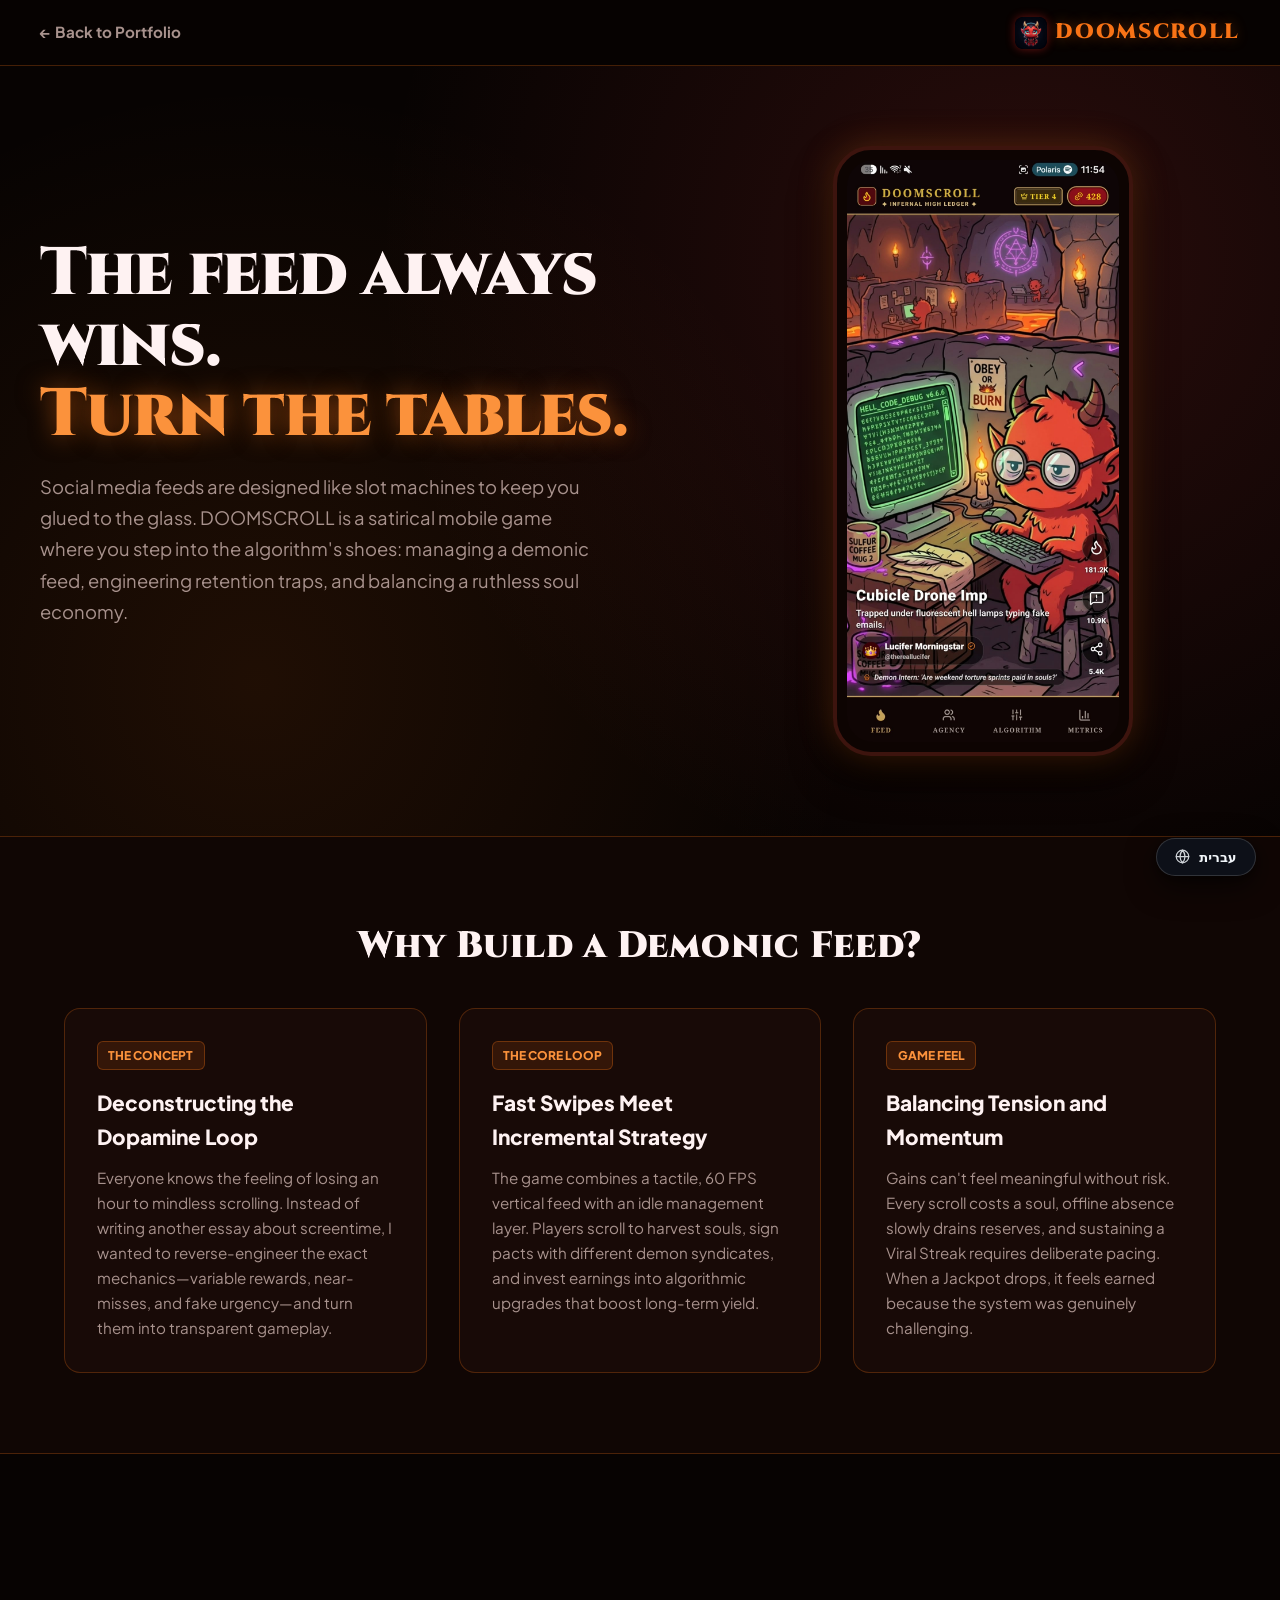
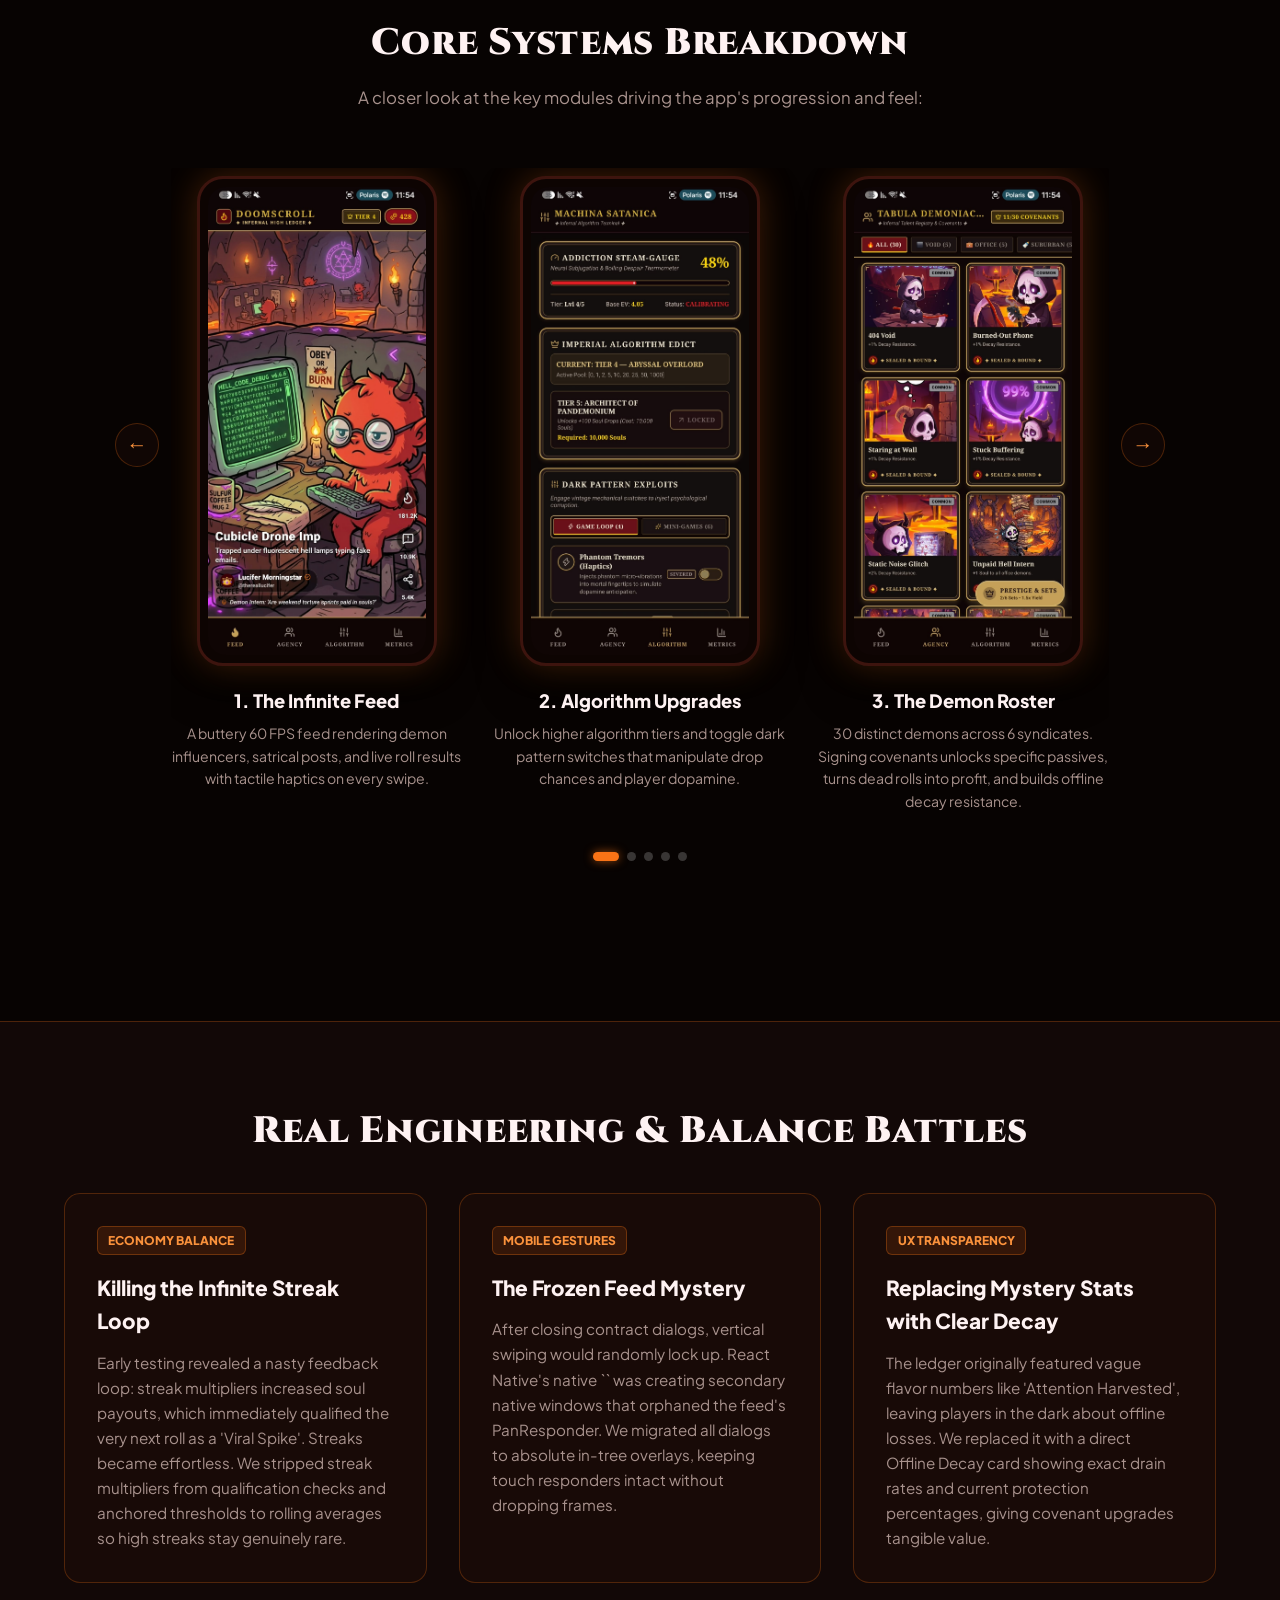
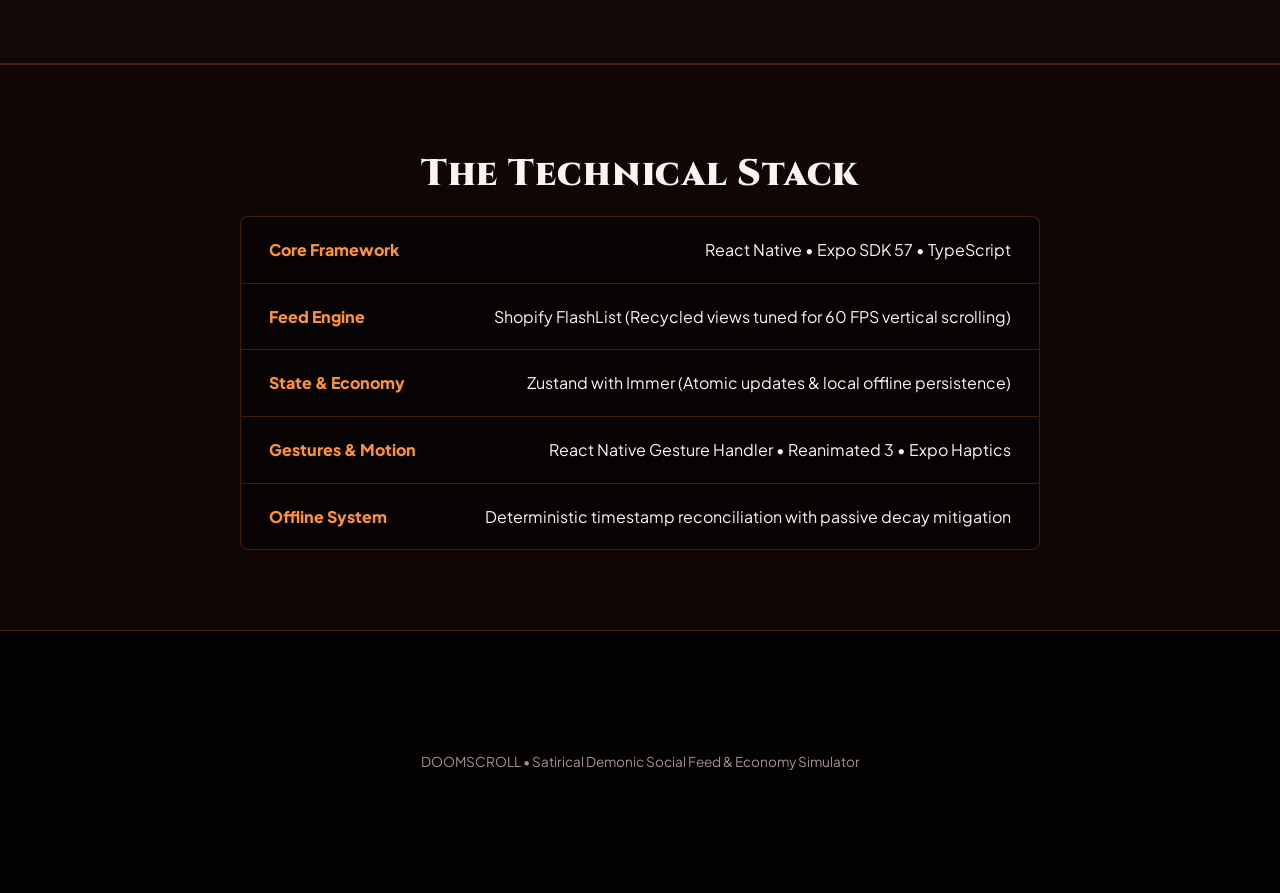
==== commit efdd396b: "removed unused buttons; index visual" ====
--- a/projects/doomscroll.html
+++ b/projects/doomscroll.html
@@ -1,1469 +1,1401 @@
-<!doctype html>-
-<html lang="en" dir="ltr">-
-  <head>-
-    <meta charset="UTF-8" />-
-    <meta name="viewport" content="width=device-width, initial-scale=1.0" />-
-    <title>DOOMSCROLL — Satirical Demonic Social Feed & Economy Simulator</title>-
-    <link rel="preconnect" href="https://fonts.googleapis.com" />-
-    <link rel="preconnect" href="https://fonts.gstatic.com" crossorigin />-
-    <link-
-      href="https://fonts.googleapis.com/css2?family=Cinzel:wght@700;900&family=Plus+Jakarta+Sans:wght@500;700;800&family=Rubik:wght@500;700;900&display=swap"-
-      rel="stylesheet"-
-    />-
-    <link rel="stylesheet" href="../assets/css/doomscroll.css" />-
-  </head>-
-  <body>-
-    <!-- Top Navigation -->-
-    <header class="app-nav">-
-      <div class="nav-wrapper">-
-        <a-
-          href="../index.html"-
-          class="portfolio-back"-
-          aria-label="Back to Portfolio"-
-        >-
-          <span class="back-text-full" data-en="&larr; Back to Portfolio" data-he="&rarr; חזרה לקורות החיים">&larr; Back to Portfolio</span>-
-          <span class="back-text-short" data-en="&larr; Portfolio" data-he="&rarr; קורות חיים">&larr; Portfolio</span>-
-        </a>-
-        <div class="nav-brand">-
-          <img src="../assets/images/doomscroll/icon.png" alt="DOOMSCROLL Logo" class="app-nav-logo" />-
-          <span class="brand-title">DOOMSCROLL</span>-
-        </div>-
-      </div>-
-    </header>-
--
-    <!-- 1. Hero Section -->-
-    <section class="hero">-
-      <div class="hero-container">-
-        <div class="hero-text">-
-          <h1-
-            class="hero-headline"-
-            data-en="The feed always wins.<br><span class='highlight'>Turn the tables.</span>"-
-            data-he="הפיד תמיד מנצח.<br><span class='highlight'>הפעם אתם מנהלים אותו.</span>"-
-          >-
-            The feed always wins.<br /><span class="highlight"-
-              >Turn the tables.</span-
-            >-
-          </h1>-
-          <p-
-            class="hero-sub"-
-            data-en="Social media feeds are designed like slot machines to keep you glued to the glass. DOOMSCROLL is a satirical mobile game where you step into the algorithm's shoes: managing a demonic feed, engineering retention traps, and balancing a ruthless soul economy."-
-            data-he="רשתות חברתיות נבנו כמו מכונות מזל שנועדו להדביק אותנו למסך. DOOMSCROLL הוא משחק מובייל סאטירי ששם אתכם בצד של האלגוריתם: ניהול פיד שדים אינסופי, הפעלת מלכודות קשב ואיזון כלכלה שמתגמלת התמכרות."-
-          >-
-            Social media feeds are designed like slot machines to keep you glued to the glass. DOOMSCROLL is a satirical mobile game where you step into the algorithm's shoes: managing a demonic feed, engineering retention traps, and balancing a ruthless soul economy.-
-          </p>-
--
-          <div class="cta-buttons">-
-            <a-
-              href="https://expo.dev"-
-              target="_blank"-
-              rel="noopener"-
-              class="btn btn-doom-primary"-
-            >-
-              <span class="btn-icon">📱</span>-
-              <div class="btn-label-group">-
-                <span-
-                  class="btn-small"-
-                  data-en="Live Experience"-
-                  data-he="התנסות חיה"-
-                  >Live Experience</span-
-                >-
-                <span class="btn-main">Expo Go</span>-
-              </div>-
-            </a>-
-            <a-
-              href="https://github.com"-
-              target="_blank"-
-              rel="noopener"-
-              class="btn btn-doom-secondary"-
-            >-
-              <span class="btn-icon">📦</span>-
-              <div class="btn-label-group">-
-                <span class="btn-small" data-en="Source Code" data-he="קוד מקור"-
-                  >Source Code</span-
-                >-
-                <span class="btn-main">GitHub Repo</span>-
-              </div>-
-            </a>-
-          </div>-
-        </div>-
--
-        <!-- Phone Chassis for Feed Mockup -->-
-        <div class="hero-phone-wrapper">-
-          <div class="phone-frame">-
-            <img-
-              src="../assets/images/doomscroll/screen-feed.jpg"-
-              alt="DOOMSCROLL Demonic Feed"-
-              class="phone-screen"-
-              onerror="-
-                this.src =-
-                  'https://placehold.co/360x780/1a0907/f97316?text=DOOMSCROLL+FEED'-
-              "-
-            />-
-          </div>-
-        </div>-
-      </div>-
-    </section>-
--
-    <!-- 2. Behind The Product (Story) -->-
-    <section class="story-section">-
-      <div class="content-wrapper">-
-        <h2-
-          class="section-heading"-
-          data-en="Why Build a Demonic Feed?"-
-          data-he="למה לבנות רשת חברתית מהגיהנום?"-
-        >-
-          Why Build a Demonic Feed?-
-        </h2>-
-        <div class="story-cards">-
-          <div class="story-card">-
-            <span class="story-badge" data-en="The Concept" data-he="הרעיון"-
-              >The Concept</span-
-            >-
-            <h3-
-              data-en="Deconstructing the Dopamine Loop"-
-              data-he="לפרק את מנגנון ההתמכרות"-
-            >-
-              Deconstructing the Dopamine Loop-
-            </h3>-
-            <p-
-              data-en="Everyone knows the feeling of losing an hour to mindless scrolling. Instead of writing another essay about screentime, I wanted to reverse-engineer the exact mechanics—variable rewards, near-misses, and fake urgency—and turn them into transparent gameplay."-
-              data-he="כולנו מכירים את התחושה שבה שעה שלמה נעלמת בגלילה בלי ששמנו לב. במקום לכתוב עוד פוסט על זמן מסך, רציתי לקחת את אותם מנגנונים בדיוק – תגמול משתנה, תחושת 'כמעט זכיתי' ודחיפות מזויפת – ולהפוך אותם למשחק גלוי."-
-            >-
-              Everyone knows the feeling of losing an hour to mindless scrolling. Instead of writing another essay about screentime, I wanted to reverse-engineer the exact mechanics—variable rewards, near-misses, and fake urgency—and turn them into transparent gameplay.-
-            </p>-
-          </div>-
--
-          <div class="story-card">-
-            <span-
-              class="story-badge"-
-              data-en="The Core Loop"-
-              data-he="לולאת המשחק"-
-              >The Core Loop</span-
-            >-
-            <h3-
-              data-en="Fast Swipes Meet Incremental Strategy"-
-              data-he="גלילה זורמת לצד ניהול כלכלי"-
-            >-
-              Fast Swipes Meet Incremental Strategy-
-            </h3>-
-            <p-
-              data-en="The game combines a tactile, 60 FPS vertical feed with an idle management layer. Players scroll to harvest souls, sign pacts with different demon syndicates, and invest earnings into algorithmic upgrades that boost long-term yield."-
-              data-he="המשחק משלב פיד אנכי מהיר וחלק ב-60 FPS יחד עם שכבת ניהול עמוקה. השחקנים גוללים כדי לקצור נשמות, חותמים על חוזים עם שדים מסינדיקטים שונים, ומשקיעים בשדרוגי אלגוריתם שמגדילים את התפוקה לאורך זמן."-
-            >-
-              The game combines a tactile, 60 FPS vertical feed with an idle management layer. Players scroll to harvest souls, sign pacts with different demon syndicates, and invest earnings into algorithmic upgrades that boost long-term yield.-
-            </p>-
-          </div>-
--
-          <div class="story-card">-
-            <span-
-              class="story-badge"-
-              data-en="Game Feel"-
-              data-he="תחושת משחק"-
-              >Game Feel</span-
-            >-
-            <h3-
-              data-en="Balancing Tension and Momentum"-
-              data-he="איזון בין הישרדות לקצב מהיר"-
-            >-
-              Balancing Tension and Momentum-
-            </h3>-
-            <p-
-              data-en="Gains can't feel meaningful without risk. Every scroll costs a soul, offline absence slowly drains reserves, and sustaining a Viral Streak requires deliberate pacing. When a Jackpot drops, it feels earned because the system was genuinely challenging."-
-              data-he="אי אפשר להרגיש סיפוק בלי סיכון אמיתי. כל גלילה עולה נשמה, היעדרות מהמשחק שוחקת את המאגרים בהדרגה, ושמירה על רצף מחייבת עקביות. כשהג'קפוט סוף סוף מגיע, התגמול מורגש באמת כי האתגר היה קיים לאורך כל הדרך."-
-            >-
-              Gains can't feel meaningful without risk. Every scroll costs a soul, offline absence slowly drains reserves, and sustaining a Viral Streak requires deliberate pacing. When a Jackpot drops, it feels earned because the system was genuinely challenging.-
-            </p>-
-          </div>-
-        </div>-
-      </div>-
-    </section>-
--
-    <!-- 3. Screen Showcase (Carousel - 7 items, 3 visible on desktop) -->-
-    <section class="screens-section">-
-      <div class="content-wrapper">-
-        <h2-
-          class="section-heading"-
-          data-en="Core Systems Breakdown"-
-          data-he="איך המערכות עובדות בפועל"-
-        >-
-          Core Systems Breakdown-
-        </h2>-
-        <p-
-          class="section-sub"-
-          data-en="A closer look at the key modules driving the app's progression and feel:"-
-          data-he="מבט מקרוב על המנגנונים המרכזיים שמניעים את המשחק והחוויה:"-
-        >-
-          A closer look at the key modules driving the app's progression and feel:-
-        </p>-
--
-        <div class="screens-carousel-wrapper">-
-          <button-
-            class="carousel-nav-btn prev"-
-            id="carousel-prev"-
-            aria-label="Previous Screen"-
-          >-
-            &larr;-
-          </button>-
--
-          <div class="screens-carousel-viewport">-
-            <div class="screens-carousel-track" id="carousel-track">-
-              <!-- Screen 1: Algorithmic Feed -->-
-              <div class="carousel-item">-
-                <div class="phone-frame mini">-
-                  <img-
-                    src="../assets/images/doomscroll/screen-feed.jpg"-
-                    alt="Algorithmic Demonic Feed"-
-                    class="phone-screen"-
-                    onerror="-
-                      this.src =-
-                        'https://placehold.co/240x490/180a08/f97316?text=Feed+Engine'-
-                    "-
-                  />-
-                </div>-
-                <h4-
-                  data-en="1. The Infinite Feed"-
-                  data-he="1. פיד הגלילה המרכזי"-
-                >-
-                  1. The Infinite Feed-
-                </h4>-
-                <p-
-                  data-en="A buttery 60 FPS feed rendering demon influencers, satrical posts, and live roll results with tactile haptics on every swipe."-
-                  data-he="פיד חלק ב-60 FPS המציג שדים, פוסטים סאטיריים ותוצאות קציר נשמות עם רטט מגיב בכל החלקה."-
-                >-
-                  A buttery 60 FPS feed rendering demon influencers, satrical posts, and live roll results with tactile haptics on every swipe.-
-                </p>-
-              </div>-
--
-              <!-- Screen 2: Machina Satanica Terminal -->-
-              <div class="carousel-item">-
-                <div class="phone-frame mini">-
-                  <img-
-                    src="../assets/images/doomscroll/screen-terminal.jpg"-
-                    alt="Machina Satanica Algorithm Terminal"-
-                    class="phone-screen"-
-                    onerror="-
-                      this.src =-
-                        'https://placehold.co/240x490/180a08/ea580c?text=Terminal'-
-                    "-
-                  />-
-                </div>-
-                <h4-
-                  data-en="2. Algorithm Upgrades"-
-                  data-he="2. שדרוגי אלגוריתם וטרמינל"-
-                >-
-                  2. Algorithm Upgrades-
-                </h4>-
-                <p-
-                  data-en="Unlock higher algorithm tiers and toggle dark pattern switches that manipulate drop chances and player dopamine."-
-                  data-he="שדרוג דרגות האלגוריתם והפעלת מתגים שמשפרים סיכויים ומגדילים את יעילות קציר הנשמות."-
-                >-
-                  Unlock higher algorithm tiers and toggle dark pattern switches that manipulate drop chances and player dopamine.-
-                </p>-
-              </div>-
--
-              <!-- Screen 3: Tabula Demoniac Agency -->-
-              <div class="carousel-item">-
-                <div class="phone-frame mini">-
-                  <img-
-                    src="../assets/images/doomscroll/screen-agency.jpg"-
-                    alt="Tabula Demoniac Talent Agency"-
-                    class="phone-screen"-
-                    onerror="-
-                      this.src =-
-                        'https://placehold.co/240x490/180a08/a855f7?text=Talent+Agency'-
-                    "-
-                  />-
-                </div>-
-                <h4-
-                  data-en="3. The Demon Roster"-
-                  data-he="3. מאגר השדים והחוזים"-
-                >-
-                  3. The Demon Roster-
-                </h4>-
-                <p-
-                  data-en="30 distinct demons across 6 syndicates. Signing covenants unlocks specific passives, turns dead rolls into profit, and builds offline decay resistance."-
-                  data-he="30 שדים ב-6 סינדיקטים שונים. חתימה על חוזים פותחת יכולות פסיביות, הופכת גלילות ריקות לרווח ומגנה מפני שחיקה באופליין."-
-                >-
-                  30 distinct demons across 6 syndicates. Signing covenants unlocks specific passives, turns dead rolls into profit, and builds offline decay resistance.-
-                </p>-
-              </div>-
--
-              <!-- Screen 4: Liber Casualitas Ledger -->-
-              <div class="carousel-item">-
-                <div class="phone-frame mini">-
-                  <img-
-                    src="../assets/images/doomscroll/screen-metrics.jpg"-
-                    alt="Liber Casualitas Global Casualty Ledger"-
-                    class="phone-screen"-
-                    onerror="-
-                      this.src =-
-                        'https://placehold.co/240x490/180a08/f59e0b?text=Casualty+Ledger'-
-                    "-
-                  />-
-                </div>-
-                <h4-
-                  data-en="4. Live Metrics & Decay"-
-                  data-he="4. לוח בקרה ושחיקה"-
-                >-
-                  4. Live Metrics & Decay-
-                </h4>-
-                <p-
-                  data-en="Clear telemetry tracking your net offline drain rate, current decay shield percentage, total scrolls, and jackpot history in one place."-
-                  data-he="לוח מעקב מסודר המציג את קצב השחיקה באופליין, אחוזי ההגנה הפעילים, כמות הגלילות והיסטוריית הזכיות."-
-                >-
-                  Clear telemetry tracking your net offline drain rate, current decay shield percentage, total scrolls, and jackpot history in one place.-
-                </p>-
-              </div>-
--
-              <!-- Screen 5: Prestige & Covenants -->-
-              <div class="carousel-item">-
-                <div class="phone-frame mini">-
-                  <img-
-                    src="../assets/images/doomscroll/screen-prestige.jpg"-
-                    alt="Prestige & Covenants"-
-                    class="phone-screen"-
-                    onerror="-
-                      this.src =-
-                        'https://placehold.co/240x490/180a08/ef4444?text=Prestige'-
-                    "-
-                  />-
-                </div>-
-                <h4-
-                  data-en="5. Prestige Reset System"-
-                  data-he="5. מערכת איפוס ויוקרה (Prestige)"-
-                >-
-                  5. Prestige Reset System-
-                </h4>-
-                <p-
-                  data-en="Reset current soul progress to unlock higher demographic targets and invest permanent Addiction Shards into game-wide multipliers."-
-                  data-he="איפוס התקדמות הנשמות תמורת מעבר לפלחי אוכלוסייה רחבים יותר והשקעת רסיסי התמכרות במכפילים קבועים שלא נמחקים."-
-                >-
-                  Reset current soul progress to unlock higher demographic targets and invest permanent Addiction Shards into game-wide multipliers.-
-                </p>-
-              </div>-
--
-              <!-- Screen 6: In-Feed Casino -->-
-              <div class="carousel-item">-
-                <div class="phone-frame mini">-
-                  <img-
-                    src="../assets/images/doomscroll/cazino.jpg"-
-                    alt="In-Feed Casino Mini-Games"-
-                    class="phone-screen"-
-                    onerror="-
-                      this.src =-
-                        'https://placehold.co/240x490/180a08/eab308?text=Casino+Reel'-
-                    "-
-                  />-
-                </div>-
-                <h4-
-                  data-en="6. High-Stakes Mini-Games"-
-                  data-he="6. מיני-משחקים והימורי פיד"-
-                >-
-                  6. High-Stakes Mini-Games-
-                </h4>-
-                <p-
-                  data-en="Sponsored commercial breaks pop up mid-feed, offering quick dice rolls and risk-reward wagers to multiply your current balance."-
-                  data-he="הפסקות חסות שצצות במהלך הגלילה ומציעות הטלת קוביות מהירה והימורי נשמות מחושבים להכפלת המאגר."-
-                >-
-                  Sponsored commercial breaks pop up mid-feed, offering quick dice rolls and risk-reward wagers to multiply your current balance.-
-                </p>-
-              </div>-
--
-              <!-- Screen 7: Faustian Contracts -->-
-              <div class="carousel-item">-
-                <div class="phone-frame mini">-
-                  <img-
-                    src="../assets/images/doomscroll/contract.jpg"-
-                    alt="Faustian Covenant Contracts"-
-                    class="phone-screen"-
-                    onerror="-
-                      this.src =-
-                        'https://placehold.co/240x490/180a08/dc2626?text=Faustian+Contract'-
-                    "-
-                  />-
-                </div>-
-                <h4-
-                  data-en="7. Deal Confirmation Flow"-
-                  data-he="7. חתימה על חוזים ואפקטים"-
-                >-
-                  7. Deal Confirmation Flow-
-                </h4>-
-                <p-
-                  data-en="A dedicated deal modal hosted by the Mephisto broker. Confirms cost and mechanical perks before stamping a wax-seal impact on screen."-
-                  data-he="חלון אישור עסקה בהנחיית מפיסטו. מציג בצורה שקופה את עלות החוזה והיתרון הפסיבי לפני החתימה והפעלת האפקט."-
-                >-
-                  A dedicated deal modal hosted by the Mephisto broker. Confirms cost and mechanical perks before stamping a wax-seal impact on screen.-
-                </p>-
-              </div>-
-            </div>-
-          </div>-
--
-          <button-
-            class="carousel-nav-btn next"-
-            id="carousel-next"-
-            aria-label="Next Screen"-
-          >-
-            &rarr;-
-          </button>-
--
-          <div class="carousel-dots" id="carousel-dots"></div>-
-        </div>-
-      </div>-
-    </section>-
--
-    <!-- 4. Deep Dive: Real Battles & Product Decisions -->-
-    <section class="story-section" style="background: var(--nb-bg, #120807)">-
-      <div class="content-wrapper">-
-        <h2-
-          class="section-heading"-
-          data-en="Real Engineering & Balance Battles"-
-          data-he="אתגרי פיתוח ואיזון אמיתיים"-
-        >-
-          Real Engineering & Balance Battles-
-        </h2>-
-        <div class="story-cards">-
-          <div class="story-card">-
-            <span class="story-badge" data-en="Economy Balance" data-he="איזון מתמטי"-
-              >Economy Balance</span-
-            >-
-            <h3 data-en="Killing the Infinite Streak Loop" data-he="לשבור את מעגל הרצף האינסופי">-
-              Killing the Infinite Streak Loop-
-            </h3>-
-            <p-
-              data-en="Early testing revealed a nasty feedback loop: streak multipliers increased soul payouts, which immediately qualified the very next roll as a 'Viral Spike'. Streaks became effortless. We stripped streak multipliers from qualification checks and anchored thresholds to rolling averages so high streaks stay genuinely rare."-
-              data-he="בבדיקות מוקדמות גילינו לולאה ששברה את המשחק: מכפיל הרצף הגדיל את הרווח, והרווח המוגדל עבר אוטומטית את הרף של הגלילה הבאה. שחקנים הגיעו לרצף 10 בקלות. ניתקנו את המכפיל מתנאי המעבר וחישבנו סף דינמי לפי ממוצע גלילות אמיתי כדי להחזיר את האתגר."-
-            >-
-              Early testing revealed a nasty feedback loop: streak multipliers increased soul payouts, which immediately qualified the very next roll as a 'Viral Spike'. Streaks became effortless. We stripped streak multipliers from qualification checks and anchored thresholds to rolling averages so high streaks stay genuinely rare.-
-            </p>-
-          </div>-
--
-          <div class="story-card">-
-            <span-
-              class="story-badge"-
-              data-en="Mobile Gestures"-
-              data-he="חוויית מגע במובייל"-
-              >Mobile Gestures</span-
-            >-
-            <h3-
-              data-en="The Frozen Feed Mystery"-
-              data-he="למה הפיד נתקע אחרי חלונות קופצים"-
-            >-
-              The Frozen Feed Mystery-
-            </h3>-
-            <p-
-              data-en="After closing contract dialogs, vertical swiping would randomly lock up. React Native's native `<Modal>` was creating secondary native windows that orphaned the feed's PanResponder. We migrated all dialogs to absolute in-tree overlays, keeping touch responders intact without dropping frames."-
-              data-he="אחרי סגירת חלונות אישור חוזה, הגלילה בפיד פשוט קפאה. רכיב ה-Modal המובנה של React Native יצר חלון נפרד שניתק את מאזיני המגע של הפיד. החלפנו את כל המודאלים בשכבות Overlay פנימיות באותו עץ רנדור, מה שפתר את התקיעות ושמר על מגע חלק."-
-            >-
-              After closing contract dialogs, vertical swiping would randomly lock up. React Native's native `<Modal>` was creating secondary native windows that orphaned the feed's PanResponder. We migrated all dialogs to absolute in-tree overlays, keeping touch responders intact without dropping frames.-
-            </p>-
-          </div>-
--
-          <div class="story-card">-
-            <span-
-              class="story-badge"-
-              data-en="UX Transparency"-
-              data-he="שימושיות ושקיפות"-
-              >UX Transparency</span-
-            >-
-            <h3-
-              data-en="Replacing Mystery Stats with Clear Decay"-
-              data-he="להחליף נתונים מעורפלים במספרים ברורים"-
-            >-
-              Replacing Mystery Stats with Clear Decay-
-            </h3>-
-            <p-
-              data-en="The ledger originally featured vague flavor numbers like 'Attention Harvested', leaving players in the dark about offline losses. We replaced it with a direct Offline Decay card showing exact drain rates and current protection percentages, giving covenant upgrades tangible value."-
-              data-he="מסך הבקרה הציג במקור נתונים מעורפלים כמו 'זמן קשב שנלכד', והשחקן לא ידע מה קורה לנשמות שלו כשהמשחק סגור. החלפנו את הכרטיס במד שחיקת אופליין ברור שמציג קצב אובדן מדויק ואחוזי עמידות, מה שהפך כל שד חתום לבעל ערך מוחשי."-
-            >-
-              The ledger originally featured vague flavor numbers like 'Attention Harvested', leaving players in the dark about offline losses. We replaced it with a direct Offline Decay card showing exact drain rates and current protection percentages, giving covenant upgrades tangible value.-
-            </p>-
-          </div>-
-        </div>-
-      </div>-
-    </section>-
--
-    <!-- 5. Technical Specifications -->-
-    <section class="tech-specs-section">-
-      <div class="content-wrapper">-
-        <h2-
-          class="section-heading"-
-          data-en="The Technical Stack"-
-          data-he="המפרט הטכני של האפליקציה"-
-        >-
-          The Technical Stack-
-        </h2>-
-        <div class="specs-table">-
-          <div class="spec-row">-
-            <span-
-              class="spec-label"-
-              data-en="Core Framework"-
-              data-he="סביבת פיתוח"-
-              >Core Framework</span-
-            >-
-            <span class="spec-val">React Native • Expo SDK 57 • TypeScript</span>-
-          </div>-
-          <div class="spec-row">-
-            <span-
-              class="spec-label"-
-              data-en="Feed Engine"-
-              data-he="מנוע רינדור הפיד"-
-              >Feed Engine</span-
-            >-
-            <span class="spec-val"-
-              >Shopify FlashList (Recycled views tuned for 60 FPS vertical scrolling)</span-
-            >-
-          </div>-
-          <div class="spec-row">-
-            <span-
-              class="spec-label"-
-              data-en="State & Economy"-
-              data-he="ניהול מצב וכלכלה"-
-              >State & Economy</span-
-            >-
-            <span class="spec-val"-
-              >Zustand with Immer (Atomic updates & local offline persistence)</span-
-            >-
-          </div>-
-          <div class="spec-row">-
-            <span-
-              class="spec-label"-
-              data-en="Gestures & Motion"-
-              data-he="מחוות ואנימציה"-
-              >Gestures & Motion</span-
-            >-
-            <span class="spec-val"-
-              >React Native Gesture Handler • Reanimated 3 • Expo Haptics</span-
-            >-
-          </div>-
-          <div class="spec-row">-
-            <span-
-              class="spec-label"-
-              data-en="Offline System"-
-              data-he="מערכת אופליין"-
-              >Offline System</span-
-            >-
-            <span class="spec-val"-
-              >Deterministic timestamp reconciliation with passive decay mitigation</span-
-            >-
-          </div>-
-        </div>-
-      </div>-
-    </section>-
--
-    <!-- Footer -->-
-    <footer class="app-footer">-
-      <div class="content-wrapper">-
-        <p-
-          data-en="DOOMSCROLL • Satirical Demonic Social Feed & Economy Simulator"-
-          data-he="DOOMSCROLL • סימולטור סאטירי של פיד דמוני וכלכלת התמכרות"-
-        >-
-          DOOMSCROLL • Satirical Demonic Social Feed & Economy Simulator-
-        </p>-
-      </div>-
-    </footer>-
--
-    <!-- Fixed Floating Language Switcher Pill -->-
-    <button id="lang-toggle" class="floating-lang-pill" aria-label="Toggle language between English and Hebrew">-
-      <svg width="15" height="15" viewBox="0 0 24 24" fill="none" stroke="currentColor" stroke-width="2" stroke-linecap="round" stroke-linejoin="round" aria-hidden="true">-
-        <circle cx="12" cy="12" r="10"></circle>-
-        <line x1="2" y1="12" x2="22" y2="12"></line>-
-        <path d="M12 2a15.3 15.3 0 0 1 4 10 15.3 15.3 0 0 1-4 10 15.3 15.3 0 0 1-4-10 15.3 15.3 0 0 1 4-10z"></path>-
-      </svg>-
-      <span id="lang-btn-text">עברית</span>-
-    </button>-
--
-    <script>-
-      // 1. Always open at the top-
-      if ('scrollRestoration' in history) {-
-        history.scrollRestoration = 'manual';-
-      }-
-      window.scrollTo(0, 0);-
-      window.addEventListener('load', () => window.scrollTo(0, 0));-
--
-      const toggleBtn = document.getElementById("lang-toggle");-
-      const langText = document.getElementById("lang-btn-text");-
-      const track = document.getElementById("carousel-track");-
-      const prevBtn = document.getElementById("carousel-prev");-
-      const nextBtn = document.getElementById("carousel-next");-
-      const dotsContainer = document.getElementById("carousel-dots");-
-      const items = track ? track.querySelectorAll(".carousel-item") : [];-
--
-      let currentLang = "en";-
-      try {-
-        currentLang = localStorage.getItem("site_lang") || "en";-
-      } catch (e) {-
-        currentLang = "en";-
-      }-
-      let currentIndex = 0;-
--
-      function getVisibleCount() {-
-        if (window.innerWidth <= 640) return 1;-
-        if (window.innerWidth <= 900) return 2;-
-        return 3;-
-      }-
--
-      function getMaxIndex() {-
-        return Math.max(0, items.length - getVisibleCount());-
-      }-
--
-      function updateCarousel() {-
-        if (!track || !items.length) return;-
-        const maxIdx = getMaxIndex();-
-        if (currentIndex > maxIdx) currentIndex = maxIdx;-
-        if (currentIndex < 0) currentIndex = 0;-
--
-        const trackStyle = window.getComputedStyle(track);-
-        const gap = parseFloat(trackStyle.gap) || 0;-
-        const itemWidth = items[0].getBoundingClientRect().width;-
-        const step = itemWidth + gap;-
-        const isRtl = document.documentElement.dir === "rtl";-
-        const shift = isRtl ? (currentIndex * step) : (-currentIndex * step);-
-        track.style.transform = `translateX(${shift}px)`;-
--
-        updateDots();-
-      }-
--
-      function renderDots() {-
-        if (!dotsContainer) return;-
-        dotsContainer.innerHTML = "";-
-        const maxIdx = getMaxIndex();-
-        for (let i = 0; i <= maxIdx; i++) {-
-          const dot = document.createElement("div");-
-          dot.className = `carousel-dot ${i === currentIndex ? "active" : ""}`;-
-          dot.addEventListener("click", () => {-
-            currentIndex = i;-
-            updateCarousel();-
-          });-
-          dotsContainer.appendChild(dot);-
-        }-
-      }-
--
-      function updateDots() {-
-        if (!dotsContainer) return;-
-        const dots = dotsContainer.querySelectorAll(".carousel-dot");-
-        dots.forEach((dot, i) => {-
-          dot.classList.toggle("active", i === currentIndex);-
-        });-
-      }-
--
-      function moveLeft() {-
-        const isRtl = document.documentElement.dir === "rtl";-
-        const maxIdx = getMaxIndex();-
-        if (isRtl) {-
-          currentIndex = currentIndex >= maxIdx ? 0 : currentIndex + 1;-
-        } else {-
-          currentIndex = currentIndex <= 0 ? maxIdx : currentIndex - 1;-
-        }-
-        updateCarousel();-
-      }-
--
-      function moveRight() {-
-        const isRtl = document.documentElement.dir === "rtl";-
-        const maxIdx = getMaxIndex();-
-        if (isRtl) {-
-          currentIndex = currentIndex <= 0 ? maxIdx : currentIndex - 1;-
-        } else {-
-          currentIndex = currentIndex >= maxIdx ? 0 : currentIndex + 1;-
-        }-
-        updateCarousel();-
-      }-
--
-      if (prevBtn) prevBtn.addEventListener("click", moveLeft);-
-      if (nextBtn) nextBtn.addEventListener("click", moveRight);-
--
-      if (track) {-
-        let touchStartX = 0;-
-        let touchStartY = 0;-
-        track.addEventListener("touchstart", (e) => {-
-          touchStartX = e.touches[0].clientX;-
-          touchStartY = e.touches[0].clientY;-
-        }, { passive: true });-
-        track.addEventListener("touchend", (e) => {-
-          const deltaX = e.changedTouches[0].clientX - touchStartX;-
-          const deltaY = e.changedTouches[0].clientY - touchStartY;-
-          if (Math.abs(deltaX) > 40 && Math.abs(deltaX) > Math.abs(deltaY)) {-
-            const isRtl = document.documentElement.dir === "rtl";-
-            if (deltaX < 0) {-
-              if (isRtl) moveLeft(); else moveRight();-
-            } else {-
-              if (isRtl) moveRight(); else moveLeft();-
-            }-
-          }-
-        }, { passive: true });-
-      }-
--
-      window.addEventListener("resize", () => {-
-        renderDots();-
-        updateCarousel();-
-      });-
--
-      function setLanguage(lang) {-
-        currentLang = lang;-
-        try { localStorage.setItem("site_lang", lang); } catch (e) {}-
-        const isHebrew = lang === "he";-
-        document.documentElement.lang = lang;-
-        document.documentElement.dir = isHebrew ? "rtl" : "ltr";-
-        if (langText) {-
-          langText.textContent = isHebrew ? "English" : "עברית";-
-        } else if (toggleBtn) {-
-          toggleBtn.textContent = isHebrew ? "English" : "עברית";-
-        }-
--
-        if (prevBtn) prevBtn.innerHTML = "&#8592;";-
-        if (nextBtn) nextBtn.innerHTML = "&#8594;";-
--
-        document.querySelectorAll("[data-en]").forEach((el) => {-
-          const text = el.getAttribute(isHebrew ? "data-he" : "data-en");-
-          if (text) el.innerHTML = text;-
-        });-
--
-        currentIndex = 0;-
-        renderDots();-
-        updateCarousel();-
-      }-
--
-      if (toggleBtn) {-
-        toggleBtn.addEventListener("click", () => {-
-          setLanguage(currentLang === "en" ? "he" : "en");-
-        });-
-      }-
--
-      renderDots();-
-      setLanguage(currentLang);-
-    </script>-
-  </body>-
-</html>
+<!doctype html>
+
+<html lang="en" dir="ltr">
+
+  <head>
+
+    <meta charset="UTF-8" />
+
+    <meta name="viewport" content="width=device-width, initial-scale=1.0" />
+
+    <title>DOOMSCROLL — Satirical Demonic Social Feed & Economy Simulator</title>
+
+    <link rel="preconnect" href="https://fonts.googleapis.com" />
+
+    <link rel="preconnect" href="https://fonts.gstatic.com" crossorigin />
+
+    <link
+
+      href="https://fonts.googleapis.com/css2?family=Cinzel:wght@700;900&family=Plus+Jakarta+Sans:wght@500;700;800&family=Rubik:wght@500;700;900&display=swap"
+
+      rel="stylesheet"
+
+    />
+
+    <link rel="stylesheet" href="../assets/css/doomscroll.css" />
+
+  </head>
+
+  <body>
+
+    <!-- Top Navigation -->
+
+    <header class="app-nav">
+
+      <div class="nav-wrapper">
+
+        <a
+
+          href="../index.html"
+
+          class="portfolio-back"
+
+          aria-label="Back to Portfolio"
+
+        >
+
+          <span class="back-text-full" data-en="&larr; Back to Portfolio" data-he="&rarr; חזרה לקורות החיים">&larr; Back to Portfolio</span>
+
+          <span class="back-text-short" data-en="&larr; Portfolio" data-he="&rarr; קורות חיים">&larr; Portfolio</span>
+
+        </a>
+
+        <div class="nav-brand">
+
+          <img src="../assets/images/doomscroll/icon.png" alt="DOOMSCROLL Logo" class="app-nav-logo" />
+
+          <span class="brand-title">DOOMSCROLL</span>
+
+        </div>
+
+      </div>
+
+    </header>
+
+
+
+    <!-- 1. Hero Section -->
+
+    <section class="hero">
+
+      <div class="hero-container">
+
+        <div class="hero-text">
+
+          <h1
+
+            class="hero-headline"
+
+            data-en="The feed always wins.<br><span class='highlight'>Turn the tables.</span>"
+
+            data-he="הפיד תמיד מנצח.<br><span class='highlight'>הפעם אתם מנהלים אותו.</span>"
+
+          >
+
+            The feed always wins.<br /><span class="highlight"
+
+              >Turn the tables.</span
+
+            >
+
+          </h1>
+
+          <p
+
+            class="hero-sub"
+
+            data-en="Social media feeds are designed like slot machines to keep you glued to the glass. DOOMSCROLL is a satirical mobile game where you step into the algorithm's shoes: managing a demonic feed, engineering retention traps, and balancing a ruthless soul economy."
+
+            data-he="רשתות חברתיות נבנו כמו מכונות מזל שנועדו להדביק אותנו למסך. DOOMSCROLL הוא משחק מובייל סאטירי ששם אתכם בצד של האלגוריתם: ניהול פיד שדים אינסופי, הפעלת מלכודות קשב ואיזון כלכלה שמתגמלת התמכרות."
+
+          >
+
+            Social media feeds are designed like slot machines to keep you glued to the glass. DOOMSCROLL is a satirical mobile game where you step into the algorithm's shoes: managing a demonic feed, engineering retention traps, and balancing a ruthless soul economy.
+
+          </p>
+
+        </div>
+
+
+
+        <!-- Phone Chassis for Feed Mockup -->
+
+        <div class="hero-phone-wrapper">
+
+          <div class="phone-frame">
+
+            <img
+
+              src="../assets/images/doomscroll/screen-feed.jpg"
+
+              alt="DOOMSCROLL Demonic Feed"
+
+              class="phone-screen"
+
+              onerror="
+
+                this.src =
+
+                  'https://placehold.co/360x780/1a0907/f97316?text=DOOMSCROLL+FEED'
+
+              "
+
+            />
+
+          </div>
+
+        </div>
+
+      </div>
+
+    </section>
+
+
+
+    <!-- 2. Behind The Product (Story) -->
+
+    <section class="story-section">
+
+      <div class="content-wrapper">
+
+        <h2
+
+          class="section-heading"
+
+          data-en="Why Build a Demonic Feed?"
+
+          data-he="למה לבנות רשת חברתית מהגיהנום?"
+
+        >
+
+          Why Build a Demonic Feed?
+
+        </h2>
+
+        <div class="story-cards">
+
+          <div class="story-card">
+
+            <span class="story-badge" data-en="The Concept" data-he="הרעיון"
+
+              >The Concept</span
+
+            >
+
+            <h3
+
+              data-en="Deconstructing the Dopamine Loop"
+
+              data-he="לפרק את מנגנון ההתמכרות"
+
+            >
+
+              Deconstructing the Dopamine Loop
+
+            </h3>
+
+            <p
+
+              data-en="Everyone knows the feeling of losing an hour to mindless scrolling. Instead of writing another essay about screentime, I wanted to reverse-engineer the exact mechanics—variable rewards, near-misses, and fake urgency—and turn them into transparent gameplay."
+
+              data-he="כולנו מכירים את התחושה שבה שעה שלמה נעלמת בגלילה בלי ששמנו לב. במקום לכתוב עוד פוסט על זמן מסך, רציתי לקחת את אותם מנגנונים בדיוק – תגמול משתנה, תחושת 'כמעט זכיתי' ודחיפות מזויפת – ולהפוך אותם למשחק גלוי."
+
+            >
+
+              Everyone knows the feeling of losing an hour to mindless scrolling. Instead of writing another essay about screentime, I wanted to reverse-engineer the exact mechanics—variable rewards, near-misses, and fake urgency—and turn them into transparent gameplay.
+
+            </p>
+
+          </div>
+
+
+
+          <div class="story-card">
+
+            <span
+
+              class="story-badge"
+
+              data-en="The Core Loop"
+
+              data-he="לולאת המשחק"
+
+              >The Core Loop</span
+
+            >
+
+            <h3
+
+              data-en="Fast Swipes Meet Incremental Strategy"
+
+              data-he="גלילה זורמת לצד ניהול כלכלי"
+
+            >
+
+              Fast Swipes Meet Incremental Strategy
+
+            </h3>
+
+            <p
+
+              data-en="The game combines a tactile, 60 FPS vertical feed with an idle management layer. Players scroll to harvest souls, sign pacts with different demon syndicates, and invest earnings into algorithmic upgrades that boost long-term yield."
+
+              data-he="המשחק משלב פיד אנכי מהיר וחלק ב-60 FPS יחד עם שכבת ניהול עמוקה. השחקנים גוללים כדי לקצור נשמות, חותמים על חוזים עם שדים מסינדיקטים שונים, ומשקיעים בשדרוגי אלגוריתם שמגדילים את התפוקה לאורך זמן."
+
+            >
+
+              The game combines a tactile, 60 FPS vertical feed with an idle management layer. Players scroll to harvest souls, sign pacts with different demon syndicates, and invest earnings into algorithmic upgrades that boost long-term yield.
+
+            </p>
+
+          </div>
+
+
+
+          <div class="story-card">
+
+            <span
+
+              class="story-badge"
+
+              data-en="Game Feel"
+
+              data-he="תחושת משחק"
+
+              >Game Feel</span
+
+            >
+
+            <h3
+
+              data-en="Balancing Tension and Momentum"
+
+              data-he="איזון בין הישרדות לקצב מהיר"
+
+            >
+
+              Balancing Tension and Momentum
+
+            </h3>
+
+            <p
+
+              data-en="Gains can't feel meaningful without risk. Every scroll costs a soul, offline absence slowly drains reserves, and sustaining a Viral Streak requires deliberate pacing. When a Jackpot drops, it feels earned because the system was genuinely challenging."
+
+              data-he="אי אפשר להרגיש סיפוק בלי סיכון אמיתי. כל גלילה עולה נשמה, היעדרות מהמשחק שוחקת את המאגרים בהדרגה, ושמירה על רצף מחייבת עקביות. כשהג'קפוט סוף סוף מגיע, התגמול מורגש באמת כי האתגר היה קיים לאורך כל הדרך."
+
+            >
+
+              Gains can't feel meaningful without risk. Every scroll costs a soul, offline absence slowly drains reserves, and sustaining a Viral Streak requires deliberate pacing. When a Jackpot drops, it feels earned because the system was genuinely challenging.
+
+            </p>
+
+          </div>
+
+        </div>
+
+      </div>
+
+    </section>
+
+
+
+    <!-- 3. Screen Showcase (Carousel - 7 items, 3 visible on desktop) -->
+
+    <section class="screens-section">
+
+      <div class="content-wrapper">
+
+        <h2
+
+          class="section-heading"
+
+          data-en="Core Systems Breakdown"
+
+          data-he="איך המערכות עובדות בפועל"
+
+        >
+
+          Core Systems Breakdown
+
+        </h2>
+
+        <p
+
+          class="section-sub"
+
+          data-en="A closer look at the key modules driving the app's progression and feel:"
+
+          data-he="מבט מקרוב על המנגנונים המרכזיים שמניעים את המשחק והחוויה:"
+
+        >
+
+          A closer look at the key modules driving the app's progression and feel:
+
+        </p>
+
+
+
+        <div class="screens-carousel-wrapper">
+
+          <button
+
+            class="carousel-nav-btn prev"
+
+            id="carousel-prev"
+
+            aria-label="Previous Screen"
+
+          >
+
+            &larr;
+
+          </button>
+
+
+
+          <div class="screens-carousel-viewport">
+
+            <div class="screens-carousel-track" id="carousel-track">
+
+              <!-- Screen 1: Algorithmic Feed -->
+
+              <div class="carousel-item">
+
+                <div class="phone-frame mini">
+
+                  <img
+
+                    src="../assets/images/doomscroll/screen-feed.jpg"
+
+                    alt="Algorithmic Demonic Feed"
+
+                    class="phone-screen"
+
+                    onerror="
+
+                      this.src =
+
+                        'https://placehold.co/240x490/180a08/f97316?text=Feed+Engine'
+
+                    "
+
+                  />
+
+                </div>
+
+                <h4
+
+                  data-en="1. The Infinite Feed"
+
+                  data-he="1. פיד הגלילה המרכזי"
+
+                >
+
+                  1. The Infinite Feed
+
+                </h4>
+
+                <p
+
+                  data-en="A buttery 60 FPS feed rendering demon influencers, satrical posts, and live roll results with tactile haptics on every swipe."
+
+                  data-he="פיד חלק ב-60 FPS המציג שדים, פוסטים סאטיריים ותוצאות קציר נשמות עם רטט מגיב בכל החלקה."
+
+                >
+
+                  A buttery 60 FPS feed rendering demon influencers, satrical posts, and live roll results with tactile haptics on every swipe.
+
+                </p>
+
+              </div>
+
+
+
+              <!-- Screen 2: Machina Satanica Terminal -->
+
+              <div class="carousel-item">
+
+                <div class="phone-frame mini">
+
+                  <img
+
+                    src="../assets/images/doomscroll/screen-terminal.jpg"
+
+                    alt="Machina Satanica Algorithm Terminal"
+
+                    class="phone-screen"
+
+                    onerror="
+
+                      this.src =
+
+                        'https://placehold.co/240x490/180a08/ea580c?text=Terminal'
+
+                    "
+
+                  />
+
+                </div>
+
+                <h4
+
+                  data-en="2. Algorithm Upgrades"
+
+                  data-he="2. שדרוגי אלגוריתם וטרמינל"
+
+                >
+
+                  2. Algorithm Upgrades
+
+                </h4>
+
+                <p
+
+                  data-en="Unlock higher algorithm tiers and toggle dark pattern switches that manipulate drop chances and player dopamine."
+
+                  data-he="שדרוג דרגות האלגוריתם והפעלת מתגים שמשפרים סיכויים ומגדילים את יעילות קציר הנשמות."
+
+                >
+
+                  Unlock higher algorithm tiers and toggle dark pattern switches that manipulate drop chances and player dopamine.
+
+                </p>
+
+              </div>
+
+
+
+              <!-- Screen 3: Tabula Demoniac Agency -->
+
+              <div class="carousel-item">
+
+                <div class="phone-frame mini">
+
+                  <img
+
+                    src="../assets/images/doomscroll/screen-agency.jpg"
+
+                    alt="Tabula Demoniac Talent Agency"
+
+                    class="phone-screen"
+
+                    onerror="
+
+                      this.src =
+
+                        'https://placehold.co/240x490/180a08/a855f7?text=Talent+Agency'
+
+                    "
+
+                  />
+
+                </div>
+
+                <h4
+
+                  data-en="3. The Demon Roster"
+
+                  data-he="3. מאגר השדים והחוזים"
+
+                >
+
+                  3. The Demon Roster
+
+                </h4>
+
+                <p
+
+                  data-en="30 distinct demons across 6 syndicates. Signing covenants unlocks specific passives, turns dead rolls into profit, and builds offline decay resistance."
+
+                  data-he="30 שדים ב-6 סינדיקטים שונים. חתימה על חוזים פותחת יכולות פסיביות, הופכת גלילות ריקות לרווח ומגנה מפני שחיקה באופליין."
+
+                >
+
+                  30 distinct demons across 6 syndicates. Signing covenants unlocks specific passives, turns dead rolls into profit, and builds offline decay resistance.
+
+                </p>
+
+              </div>
+
+
+
+              <!-- Screen 4: Liber Casualitas Ledger -->
+
+              <div class="carousel-item">
+
+                <div class="phone-frame mini">
+
+                  <img
+
+                    src="../assets/images/doomscroll/screen-metrics.jpg"
+
+                    alt="Liber Casualitas Global Casualty Ledger"
+
+                    class="phone-screen"
+
+                    onerror="
+
+                      this.src =
+
+                        'https://placehold.co/240x490/180a08/f59e0b?text=Casualty+Ledger'
+
+                    "
+
+                  />
+
+                </div>
+
+                <h4
+
+                  data-en="4. Live Metrics & Decay"
+
+                  data-he="4. לוח בקרה ושחיקה"
+
+                >
+
+                  4. Live Metrics & Decay
+
+                </h4>
+
+                <p
+
+                  data-en="Clear telemetry tracking your net offline drain rate, current decay shield percentage, total scrolls, and jackpot history in one place."
+
+                  data-he="לוח מעקב מסודר המציג את קצב השחיקה באופליין, אחוזי ההגנה הפעילים, כמות הגלילות והיסטוריית הזכיות."
+
+                >
+
+                  Clear telemetry tracking your net offline drain rate, current decay shield percentage, total scrolls, and jackpot history in one place.
+
+                </p>
+
+              </div>
+
+
+
+              <!-- Screen 5: Prestige & Covenants -->
+
+              <div class="carousel-item">
+
+                <div class="phone-frame mini">
+
+                  <img
+
+                    src="../assets/images/doomscroll/screen-prestige.jpg"
+
+                    alt="Prestige & Covenants"
+
+                    class="phone-screen"
+
+                    onerror="
+
+                      this.src =
+
+                        'https://placehold.co/240x490/180a08/ef4444?text=Prestige'
+
+                    "
+
+                  />
+
+                </div>
+
+                <h4
+
+                  data-en="5. Prestige Reset System"
+
+                  data-he="5. מערכת איפוס ויוקרה (Prestige)"
+
+                >
+
+                  5. Prestige Reset System
+
+                </h4>
+
+                <p
+
+                  data-en="Reset current soul progress to unlock higher demographic targets and invest permanent Addiction Shards into game-wide multipliers."
+
+                  data-he="איפוס התקדמות הנשמות תמורת מעבר לפלחי אוכלוסייה רחבים יותר והשקעת רסיסי התמכרות במכפילים קבועים שלא נמחקים."
+
+                >
+
+                  Reset current soul progress to unlock higher demographic targets and invest permanent Addiction Shards into game-wide multipliers.
+
+                </p>
+
+              </div>
+
+
+
+              <!-- Screen 6: In-Feed Casino -->
+
+              <div class="carousel-item">
+
+                <div class="phone-frame mini">
+
+                  <img
+
+                    src="../assets/images/doomscroll/cazino.jpg"
+
+                    alt="In-Feed Casino Mini-Games"
+
+                    class="phone-screen"
+
+                    onerror="
+
+                      this.src =
+
+                        'https://placehold.co/240x490/180a08/eab308?text=Casino+Reel'
+
+                    "
+
+                  />
+
+                </div>
+
+                <h4
+
+                  data-en="6. High-Stakes Mini-Games"
+
+                  data-he="6. מיני-משחקים והימורי פיד"
+
+                >
+
+                  6. High-Stakes Mini-Games
+
+                </h4>
+
+                <p
+
+                  data-en="Sponsored commercial breaks pop up mid-feed, offering quick dice rolls and risk-reward wagers to multiply your current balance."
+
+                  data-he="הפסקות חסות שצצות במהלך הגלילה ומציעות הטלת קוביות מהירה והימורי נשמות מחושבים להכפלת המאגר."
+
+                >
+
+                  Sponsored commercial breaks pop up mid-feed, offering quick dice rolls and risk-reward wagers to multiply your current balance.
+
+                </p>
+
+              </div>
+
+
+
+              <!-- Screen 7: Faustian Contracts -->
+
+              <div class="carousel-item">
+
+                <div class="phone-frame mini">
+
+                  <img
+
+                    src="../assets/images/doomscroll/contract.jpg"
+
+                    alt="Faustian Covenant Contracts"
+
+                    class="phone-screen"
+
+                    onerror="
+
+                      this.src =
+
+                        'https://placehold.co/240x490/180a08/dc2626?text=Faustian+Contract'
+
+                    "
+
+                  />
+
+                </div>
+
+                <h4
+
+                  data-en="7. Deal Confirmation Flow"
+
+                  data-he="7. חתימה על חוזים ואפקטים"
+
+                >
+
+                  7. Deal Confirmation Flow
+
+                </h4>
+
+                <p
+
+                  data-en="A dedicated deal modal hosted by the Mephisto broker. Confirms cost and mechanical perks before stamping a wax-seal impact on screen."
+
+                  data-he="חלון אישור עסקה בהנחיית מפיסטו. מציג בצורה שקופה את עלות החוזה והיתרון הפסיבי לפני החתימה והפעלת האפקט."
+
+                >
+
+                  A dedicated deal modal hosted by the Mephisto broker. Confirms cost and mechanical perks before stamping a wax-seal impact on screen.
+
+                </p>
+
+              </div>
+
+            </div>
+
+          </div>
+
+
+
+          <button
+
+            class="carousel-nav-btn next"
+
+            id="carousel-next"
+
+            aria-label="Next Screen"
+
+          >
+
+            &rarr;
+
+          </button>
+
+
+
+          <div class="carousel-dots" id="carousel-dots"></div>
+
+        </div>
+
+      </div>
+
+    </section>
+
+
+
+    <!-- 4. Deep Dive: Real Battles & Product Decisions -->
+
+    <section class="story-section" style="background: var(--nb-bg, #120807)">
+
+      <div class="content-wrapper">
+
+        <h2
+
+          class="section-heading"
+
+          data-en="Real Engineering & Balance Battles"
+
+          data-he="אתגרי פיתוח ואיזון אמיתיים"
+
+        >
+
+          Real Engineering & Balance Battles
+
+        </h2>
+
+        <div class="story-cards">
+
+          <div class="story-card">
+
+            <span class="story-badge" data-en="Economy Balance" data-he="איזון מתמטי"
+
+              >Economy Balance</span
+
+            >
+
+            <h3 data-en="Killing the Infinite Streak Loop" data-he="לשבור את מעגל הרצף האינסופי">
+
+              Killing the Infinite Streak Loop
+
+            </h3>
+
+            <p
+
+              data-en="Early testing revealed a nasty feedback loop: streak multipliers increased soul payouts, which immediately qualified the very next roll as a 'Viral Spike'. Streaks became effortless. We stripped streak multipliers from qualification checks and anchored thresholds to rolling averages so high streaks stay genuinely rare."
+
+              data-he="בבדיקות מוקדמות גילינו לולאה ששברה את המשחק: מכפיל הרצף הגדיל את הרווח, והרווח המוגדל עבר אוטומטית את הרף של הגלילה הבאה. שחקנים הגיעו לרצף 10 בקלות. ניתקנו את המכפיל מתנאי המעבר וחישבנו סף דינמי לפי ממוצע גלילות אמיתי כדי להחזיר את האתגר."
+
+            >
+
+              Early testing revealed a nasty feedback loop: streak multipliers increased soul payouts, which immediately qualified the very next roll as a 'Viral Spike'. Streaks became effortless. We stripped streak multipliers from qualification checks and anchored thresholds to rolling averages so high streaks stay genuinely rare.
+
+            </p>
+
+          </div>
+
+
+
+          <div class="story-card">
+
+            <span
+
+              class="story-badge"
+
+              data-en="Mobile Gestures"
+
+              data-he="חוויית מגע במובייל"
+
+              >Mobile Gestures</span
+
+            >
+
+            <h3
+
+              data-en="The Frozen Feed Mystery"
+
+              data-he="למה הפיד נתקע אחרי חלונות קופצים"
+
+            >
+
+              The Frozen Feed Mystery
+
+            </h3>
+
+            <p
+
+              data-en="After closing contract dialogs, vertical swiping would randomly lock up. React Native's native `<Modal>` was creating secondary native windows that orphaned the feed's PanResponder. We migrated all dialogs to absolute in-tree overlays, keeping touch responders intact without dropping frames."
+
+              data-he="אחרי סגירת חלונות אישור חוזה, הגלילה בפיד פשוט קפאה. רכיב ה-Modal המובנה של React Native יצר חלון נפרד שניתק את מאזיני המגע של הפיד. החלפנו את כל המודאלים בשכבות Overlay פנימיות באותו עץ רנדור, מה שפתר את התקיעות ושמר על מגע חלק."
+
+            >
+
+              After closing contract dialogs, vertical swiping would randomly lock up. React Native's native `<Modal>` was creating secondary native windows that orphaned the feed's PanResponder. We migrated all dialogs to absolute in-tree overlays, keeping touch responders intact without dropping frames.
+
+            </p>
+
+          </div>
+
+
+
+          <div class="story-card">
+
+            <span
+
+              class="story-badge"
+
+              data-en="UX Transparency"
+
+              data-he="שימושיות ושקיפות"
+
+              >UX Transparency</span
+
+            >
+
+            <h3
+
+              data-en="Replacing Mystery Stats with Clear Decay"
+
+              data-he="להחליף נתונים מעורפלים במספרים ברורים"
+
+            >
+
+              Replacing Mystery Stats with Clear Decay
+
+            </h3>
+
+            <p
+
+              data-en="The ledger originally featured vague flavor numbers like 'Attention Harvested', leaving players in the dark about offline losses. We replaced it with a direct Offline Decay card showing exact drain rates and current protection percentages, giving covenant upgrades tangible value."
+
+              data-he="מסך הבקרה הציג במקור נתונים מעורפלים כמו 'זמן קשב שנלכד', והשחקן לא ידע מה קורה לנשמות שלו כשהמשחק סגור. החלפנו את הכרטיס במד שחיקת אופליין ברור שמציג קצב אובדן מדויק ואחוזי עמידות, מה שהפך כל שד חתום לבעל ערך מוחשי."
+
+            >
+
+              The ledger originally featured vague flavor numbers like 'Attention Harvested', leaving players in the dark about offline losses. We replaced it with a direct Offline Decay card showing exact drain rates and current protection percentages, giving covenant upgrades tangible value.
+
+            </p>
+
+          </div>
+
+        </div>
+
+      </div>
+
+    </section>
+
+
+
+    <!-- 5. Technical Specifications -->
+
+    <section class="tech-specs-section">
+
+      <div class="content-wrapper">
+
+        <h2
+
+          class="section-heading"
+
+          data-en="The Technical Stack"
+
+          data-he="המפרט הטכני של האפליקציה"
+
+        >
+
+          The Technical Stack
+
+        </h2>
+
+        <div class="specs-table">
+
+          <div class="spec-row">
+
+            <span
+
+              class="spec-label"
+
+              data-en="Core Framework"
+
+              data-he="סביבת פיתוח"
+
+              >Core Framework</span
+
+            >
+
+            <span class="spec-val">React Native • Expo SDK 57 • TypeScript</span>
+
+          </div>
+
+          <div class="spec-row">
+
+            <span
+
+              class="spec-label"
+
+              data-en="Feed Engine"
+
+              data-he="מנוע רינדור הפיד"
+
+              >Feed Engine</span
+
+            >
+
+            <span class="spec-val"
+
+              >Shopify FlashList (Recycled views tuned for 60 FPS vertical scrolling)</span
+
+            >
+
+          </div>
+
+          <div class="spec-row">
+
+            <span
+
+              class="spec-label"
+
+              data-en="State & Economy"
+
+              data-he="ניהול מצב וכלכלה"
+
+              >State & Economy</span
+
+            >
+
+            <span class="spec-val"
+
+              >Zustand with Immer (Atomic updates & local offline persistence)</span
+
+            >
+
+          </div>
+
+          <div class="spec-row">
+
+            <span
+
+              class="spec-label"
+
+              data-en="Gestures & Motion"
+
+              data-he="מחוות ואנימציה"
+
+              >Gestures & Motion</span
+
+            >
+
+            <span class="spec-val"
+
+              >React Native Gesture Handler • Reanimated 3 • Expo Haptics</span
+
+            >
+
+          </div>
+
+          <div class="spec-row">
+
+            <span
+
+              class="spec-label"
+
+              data-en="Offline System"
+
+              data-he="מערכת אופליין"
+
+              >Offline System</span
+
+            >
+
+            <span class="spec-val"
+
+              >Deterministic timestamp reconciliation with passive decay mitigation</span
+
+            >
+
+          </div>
+
+        </div>
+
+      </div>
+
+    </section>
+
+
+
+    <!-- Footer -->
+
+    <footer class="app-footer">
+
+      <div class="content-wrapper">
+
+        <p
+
+          data-en="DOOMSCROLL • Satirical Demonic Social Feed & Economy Simulator"
+
+          data-he="DOOMSCROLL • סימולטור סאטירי של פיד דמוני וכלכלת התמכרות"
+
+        >
+
+          DOOMSCROLL • Satirical Demonic Social Feed & Economy Simulator
+
+        </p>
+
+      </div>
+
+    </footer>
+
+
+
+    <!-- Fixed Floating Language Switcher Pill -->
+
+    <button id="lang-toggle" class="floating-lang-pill" aria-label="Toggle language between English and Hebrew">
+
+      <svg width="15" height="15" viewBox="0 0 24 24" fill="none" stroke="currentColor" stroke-width="2" stroke-linecap="round" stroke-linejoin="round" aria-hidden="true">
+
+        <circle cx="12" cy="12" r="10"></circle>
+
+        <line x1="2" y1="12" x2="22" y2="12"></line>
+
+        <path d="M12 2a15.3 15.3 0 0 1 4 10 15.3 15.3 0 0 1-4 10 15.3 15.3 0 0 1-4-10 15.3 15.3 0 0 1 4-10z"></path>
+
+      </svg>
+
+      <span id="lang-btn-text">עברית</span>
+
+    </button>
+
+
+
+    <script>
+
+      // 1. Always open at the top
+
+      if ('scrollRestoration' in history) {
+
+        history.scrollRestoration = 'manual';
+
+      }
+
+      window.scrollTo(0, 0);
+
+      window.addEventListener('load', () => window.scrollTo(0, 0));
+
+
+
+      const toggleBtn = document.getElementById("lang-toggle");
+
+      const langText = document.getElementById("lang-btn-text");
+
+      const track = document.getElementById("carousel-track");
+
+      const prevBtn = document.getElementById("carousel-prev");
+
+      const nextBtn = document.getElementById("carousel-next");
+
+      const dotsContainer = document.getElementById("carousel-dots");
+
+      const items = track ? track.querySelectorAll(".carousel-item") : [];
+
+
+
+      let currentLang = "en";
+
+      try {
+
+        currentLang = localStorage.getItem("site_lang") || "en";
+
+      } catch (e) {
+
+        currentLang = "en";
+
+      }
+
+      let currentIndex = 0;
+
+
+
+      function getVisibleCount() {
+
+        if (window.innerWidth <= 640) return 1;
+
+        if (window.innerWidth <= 900) return 2;
+
+        return 3;
+
+      }
+
+
+
+      function getMaxIndex() {
+
+        return Math.max(0, items.length - getVisibleCount());
+
+      }
+
+
+
+      function updateCarousel() {
+
+        if (!track || !items.length) return;
+
+        const maxIdx = getMaxIndex();
+
+        if (currentIndex > maxIdx) currentIndex = maxIdx;
+
+        if (currentIndex < 0) currentIndex = 0;
+
+
+
+        const trackStyle = window.getComputedStyle(track);
+
+        const gap = parseFloat(trackStyle.gap) || 0;
+
+        const itemWidth = items[0].getBoundingClientRect().width;
+
+        const step = itemWidth + gap;
+
+        const isRtl = document.documentElement.dir === "rtl";
+
+        const shift = isRtl ? (currentIndex * step) : (-currentIndex * step);
+
+        track.style.transform = `translateX(${shift}px)`;
+
+
+
+        updateDots();
+
+      }
+
+
+
+      function renderDots() {
+
+        if (!dotsContainer) return;
+
+        dotsContainer.innerHTML = "";
+
+        const maxIdx = getMaxIndex();
+
+        for (let i = 0; i <= maxIdx; i++) {
+
+          const dot = document.createElement("div");
+
+          dot.className = `carousel-dot ${i === currentIndex ? "active" : ""}`;
+
+          dot.addEventListener("click", () => {
+
+            currentIndex = i;
+
+            updateCarousel();
+
+          });
+
+          dotsContainer.appendChild(dot);
+
+        }
+
+      }
+
+
+
+      function updateDots() {
+
+        if (!dotsContainer) return;
+
+        const dots = dotsContainer.querySelectorAll(".carousel-dot");
+
+        dots.forEach((dot, i) => {
+
+          dot.classList.toggle("active", i === currentIndex);
+
+        });
+
+      }
+
+
+
+      function moveLeft() {
+
+        const isRtl = document.documentElement.dir === "rtl";
+
+        const maxIdx = getMaxIndex();
+
+        if (isRtl) {
+
+          currentIndex = currentIndex >= maxIdx ? 0 : currentIndex + 1;
+
+        } else {
+
+          currentIndex = currentIndex <= 0 ? maxIdx : currentIndex - 1;
+
+        }
+
+        updateCarousel();
+
+      }
+
+
+
+      function moveRight() {
+
+        const isRtl = document.documentElement.dir === "rtl";
+
+        const maxIdx = getMaxIndex();
+
+        if (isRtl) {
+
+          currentIndex = currentIndex <= 0 ? maxIdx : currentIndex - 1;
+
+        } else {
+
+          currentIndex = currentIndex >= maxIdx ? 0 : currentIndex + 1;
+
+        }
+
+        updateCarousel();
+
+      }
+
+
+
+      if (prevBtn) prevBtn.addEventListener("click", moveLeft);
+
+      if (nextBtn) nextBtn.addEventListener("click", moveRight);
+
+
+
+      if (track) {
+
+        let touchStartX = 0;
+
+        let touchStartY = 0;
+
+        track.addEventListener("touchstart", (e) => {
+
+          touchStartX = e.touches[0].clientX;
+
+          touchStartY = e.touches[0].clientY;
+
+        }, { passive: true });
+
+        track.addEventListener("touchend", (e) => {
+
+          const deltaX = e.changedTouches[0].clientX - touchStartX;
+
+          const deltaY = e.changedTouches[0].clientY - touchStartY;
+
+          if (Math.abs(deltaX) > 40 && Math.abs(deltaX) > Math.abs(deltaY)) {
+
+            const isRtl = document.documentElement.dir === "rtl";
+
+            if (deltaX < 0) {
+
+              if (isRtl) moveLeft(); else moveRight();
+
+            } else {
+
+              if (isRtl) moveRight(); else moveLeft();
+
+            }
+
+          }
+
+        }, { passive: true });
+
+      }
+
+
+
+      window.addEventListener("resize", () => {
+
+        renderDots();
+
+        updateCarousel();
+
+      });
+
+
+
+      function setLanguage(lang) {
+
+        currentLang = lang;
+
+        try { localStorage.setItem("site_lang", lang); } catch (e) {}
+
+        const isHebrew = lang === "he";
+
+        document.documentElement.lang = lang;
+
+        document.documentElement.dir = isHebrew ? "rtl" : "ltr";
+
+        if (langText) {
+
+          langText.textContent = isHebrew ? "English" : "עברית";
+
+        } else if (toggleBtn) {
+
+          toggleBtn.textContent = isHebrew ? "English" : "עברית";
+
+        }
+
+
+
+        if (prevBtn) prevBtn.innerHTML = "&#8592;";
+
+        if (nextBtn) nextBtn.innerHTML = "&#8594;";
+
+
+
+        document.querySelectorAll("[data-en]").forEach((el) => {
+
+          const text = el.getAttribute(isHebrew ? "data-he" : "data-en");
+
+          if (text) el.innerHTML = text;
+
+        });
+
+
+
+        currentIndex = 0;
+
+        renderDots();
+
+        updateCarousel();
+
+      }
+
+
+
+      if (toggleBtn) {
+
+        toggleBtn.addEventListener("click", () => {
+
+          setLanguage(currentLang === "en" ? "he" : "en");
+
+        });
+
+      }
+
+
+
+      renderDots();
+
+      setLanguage(currentLang);
+
+    </script>
+
+  </body>
+
+</html>
